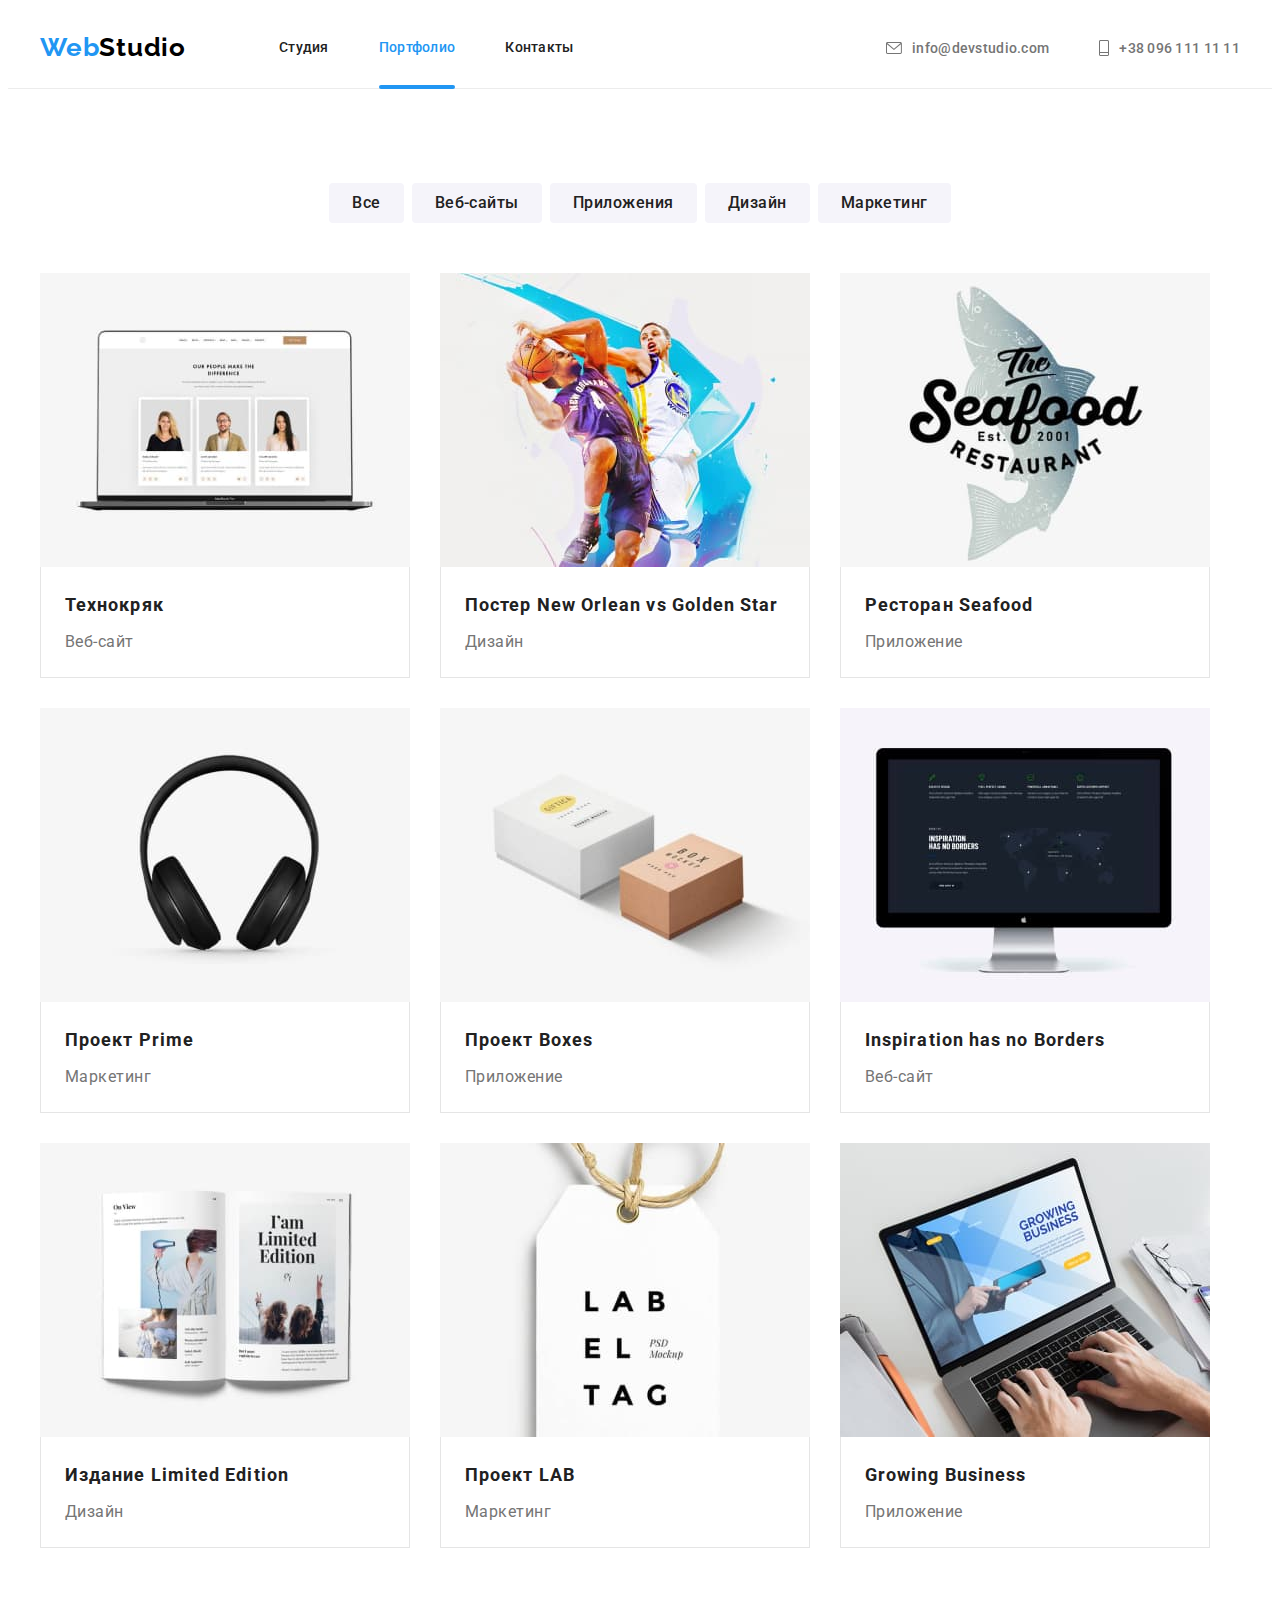
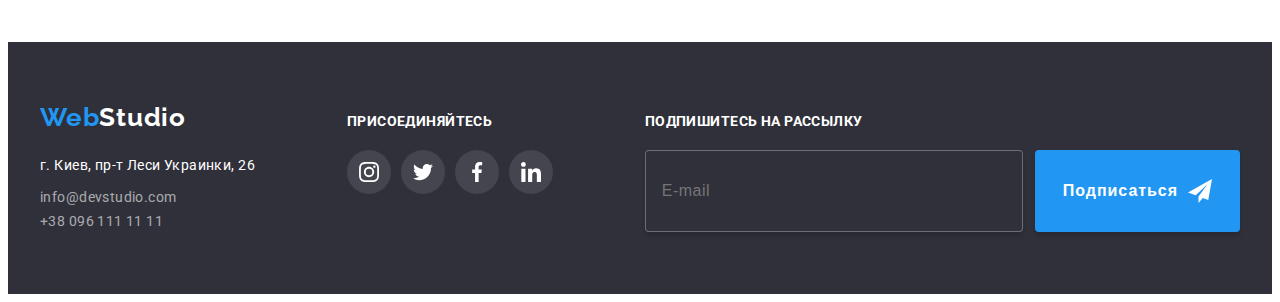
==== portfolio.html @ 6f27663f "Initial commit" ====
<!DOCTYPE html>
<html lang="en">
  <head>
    <meta charset="UTF-8" />
    <meta http-equiv="X-UA-Compatible" content="IE=edge" />
    <meta name="viewport" content="width=device-width, initial-scale=1.0" />
    <title>Портфолио</title>
    <link rel="preconnect" href="https://fonts.googleapis.com" />
    <link rel="preconnect" href="https://fonts.gstatic.com" crossorigin />
    <link
      href="https://fonts.googleapis.com/css2?family=Raleway:wght@700&family=Roboto:wght@400;500;700;900&display=swap"
      rel="stylesheet"
    />
    <link
      rel="stylesheet"
      href="https://cdnjs.cloudflare.com/ajax/libs/modern-normalize/1.1.0/modern-normalize.min.css"
      integrity="sha512-wpPYUAdjBVSE4KJnH1VR1HeZfpl1ub8YT/NKx4PuQ5NmX2tKuGu6U/JRp5y+Y8XG2tV+wKQpNHVUX03MfMFn9Q=="
      crossorigin="anonymous"
      referrerpolicy="no-referrer"
    />
    <link rel="stylesheet" href="./css/main.min.css" />
  </head>
  <body>
    <header class="header">
      <div class="container header__container">
        <nav class="navigation">
          <a class="logo" href="./index.html" lang="en"> Web<span class="logo__name">Studio</span></a>

          <ul class="navigation-list">
            <li class="navigation-list__item">
              <a class="navigation-list__link " href="./index.html">Студия</a>
            </li>
            <li class="navigation-list__item">
              <a class="navigation-list__link navigation-list__link--activ" href="./portfolio.html">Портфолио</a>
            </li>
            <li class="navigation-list__item">
              <a class="navigation-list__link" href="./index.html">Контакты</a>
            </li>
          </ul>
        </nav>
        <ul class="contact">
          <li class="contact__item">
            <a class="contact__link" href="mailto:info@devstudio.com">
              <svg class="contact__mail" width="16" height="12">
                <use href="./images/sprite.svg#icon-mail"></use>
              </svg>
              info@devstudio.com</a
            >
          </li>
          <li class="contact__item">
            <a class="contact__link" href="tel:+380961111111">
              <svg class="contact__phone" width="10" height="16">
                <use href="./images/sprite.svg#icon-phone"></use>
              </svg>
              +38 096 111 11 11</a
            >
          </li>
        </ul>
      </div>
    </header>
    <main>
      <section class="filtr">
        <div class="container filtr-container">
          <ul class="filtr-btn">
            <li class="filtr-btn_item"><button class="filtr-btn__button" type="button">Все</button></li>
            <li class="filtr-btn_item"><button class="filtr-btn__button" type="button">Веб-сайты</button></li>
            <li class="filtr-btn_item"><button class="filtr-btn__button" type="button">Приложения</button></li>
            <li class="filtr-btn_item"><button class="filtr-btn__button" type="button">Дизайн</button></li>
            <li class="filtr-btn_item"><button class="filtr-btn__button" type="button">Маркетинг</button></li>
          </ul>

          <ul class="filtr-list">
            <li class="filtr-list__item">
              <a href="" class="filtr-list__link">
                <div class="card-filtr">
                  <img
                    class="card-filtr__img"
                    src="images/images-portfolio/img.jpg"
                    alt="Страница"
                    width="370"
                  />
                  <div class="overlay">
                    <p class="overlay__text">
                      Ресурс предлагает комплексные предложения с разным уровнем функционала и
                      сервисов. Все это позволит посетителю получить исчерпывающие сведения о
                      компании или частном лице.
                    </p>
                  </div>
                </div>
                <div class="portfolio">
                  <h2 class="portfolio__title">Технокряк</h2>
                  <p class="portfolio__text">Веб-сайт</p>
                </div>
              </a>
            </li>
            <li class="filtr-list__item">
              <a href="" class="filtr-list__link">
                <div class="card-filtr">
                  <img
                    class="card-filtr_img"
                    src="images/images-portfolio/img1.jpg"
                    alt="Постер"
                    width="370"
                  />
                  <div class="overlay">
                    <p class="overlay__text">
                      Ресурс предлагает комплексные предложения с разным уровнем функционала и
                      сервисов. Все это позволит посетителю получить исчерпывающие сведения о
                      компании или частном лице.
                    </p>
                  </div>
                </div>
                <div class="portfolio">
                  <h2 class="portfolio__title">Постер New Orlean vs Golden Star</h2>
                  <p class="portfolio__text">Дизайн</p>
                </div>
              </a>
            </li>
            <li class="filtr-list__item">
              <a href="" class="filtr-list__link">
                <div class="card-filtr">
                  <img
                    class="card-filtr_img"
                    src="images/images-portfolio/img2.jpg"
                    alt="Эмблема ресторана"
                    width="370"
                  />
                  <div class="overlay">
                    <p class="overlay__text">
                      Ресурс предлагает комплексные предложения с разным уровнем функционала и
                      сервисов. Все это позволит посетителю получить исчерпывающие сведения о
                      компании или частном лице.
                    </p>
                  </div>
                </div>
                <div class="portfolio">
                  <h2 class="portfolio__title">Ресторан Seafood</h2>
                  <p class="portfolio__text">Приложение</p>
                </div>
              </a>
            </li>
            <li class="filtr-list__item">
              <a href="" class="filtr-list__link">
                <div class="card-filtr">
                  <img
                    class="card-filtr_img"
                    src="images/images-portfolio/img3.jpg"
                    alt="Наушники"
                    width="370"
                  />
                  <div class="overlay">
                    <p class="overlay__text">
                      Ресурс предлагает комплексные предложения с разным уровнем функционала и
                      сервисов. Все это позволит посетителю получить исчерпывающие сведения о
                      компании или частном лице.
                    </p>
                  </div>
                </div>
                <div class="portfolio">
                  <h2 class="portfolio__title">Проект Prime</h2>
                  <p class="portfolio__text">Маркетинг</p>
                </div>
              </a>
            </li>
            <li class="filtr-list__item">
              <a href="" class="filtr-list__link">
                <div class="card-filtr">
                  <img
                    class="card-filtr_img"
                    src="images/images-portfolio/img4.jpg"
                    alt="Коробки"
                    width="370"
                  />
                  <div class="overlay">
                    <p class="overlay__text">
                      Ресурс предлагает комплексные предложения с разным уровнем функционала и
                      сервисов. Все это позволит посетителю получить исчерпывающие сведения о
                      компании или частном лице.
                    </p>
                  </div>
                </div>
                <div class="portfolio">
                  <h2 class="portfolio__title">Проект Boxes</h2>
                  <p class="portfolio__text">Приложение</p>
                </div>
              </a>
            </li>
            <li class="filtr-list__item">
              <a href="" class="filtr-list__link">
                <div class="card-filtr">
                  <img
                    class="card-filtr_img"
                    src="images/images-portfolio/img5.jpg"
                    alt="Веб-сайт"
                    width="370"
                  />
                  <div class="overlay">
                    <p class="overlay__text">
                      Ресурс предлагает комплексные предложения с разным уровнем функционала и
                      сервисов. Все это позволит посетителю получить исчерпывающие сведения о
                      компании или частном лице.
                    </p>
                  </div>
                </div>
                <div class="portfolio">
                  <h2 class="portfolio__title">Inspiration has no Borders</h2>
                  <p class="portfolio__text">Веб-сайт</p>
                </div>
              </a>
            </li>
            <li class="filtr-list__item">
              <a href="" class="filtr-list__link">
                <div class="card-filtr">
                  <img
                    class="card-filtr_img"
                    src="images/images-portfolio/img6.jpg"
                    alt="Книга"
                    width="370"
                  />
                  <div class="overlay">
                    <p class="overlay__text">
                      Ресурс предлагает комплексные предложения с разным уровнем функционала и
                      сервисов. Все это позволит посетителю получить исчерпывающие сведения о
                      компании или частном лице.
                    </p>
                  </div>
                </div>
                <div class="portfolio">
                  <h2 class="portfolio__title">Издание Limited Edition</h2>
                  <p class="portfolio__text">Дизайн</p>
                </div>
              </a>
            </li>
            <li class="filtr-list__item">
              <a href="" class="filtr-list__link">
                <div class="card-filtr">
                  <img
                    class="card-filtr_img"
                    src="images/images-portfolio/img7.jpg"
                    alt="Проект"
                    width="370"
                  />
                  <div class="overlay">
                    <p class="overlay__text">
                      Ресурс предлагает комплексные предложения с разным уровнем функционала и
                      сервисов. Все это позволит посетителю получить исчерпывающие сведения о
                      компании или частном лице.
                    </p>
                  </div>
                </div>
                <div class="portfolio">
                  <h2 class="portfolio__title">Проект LAB</h2>
                  <p class="portfolio__text">Маркетинг</p>
                </div>
              </a>
            </li>
            <li class="filtr-list__item">
              <a href="" class="filtr-list__link">
                <div class="card-filtr">
                  <img
                    class="card-filtr_img"
                    src="images/images-portfolio/img8.jpg"
                    alt="Веб-страница"
                    width="370"
                  />
                  <div class="overlay">
                    <p class="overlay__text">
                      Ресурс предлагает комплексные предложения с разным уровнем функционала и
                      сервисов. Все это позволит посетителю получить исчерпывающие сведения о
                      компании или частном лице.
                    </p>
                  </div>
                </div>
                <div class="portfolio">
                  <h2 class="portfolio__title">Growing Business</h2>
                  <p class="portfolio__text">Приложение</p>
                </div>
              </a>
            </li>
          </ul>
        </div>
      </section>
    </main>

    <!--Подвал-->
    <footer class="footer">
      <div class="container footer__container">
        <div class="footer-contact">
          <a class="logo logo-footer" href="./index.html"> Web<span class="logo-footer__name">Studio</span> </a>
          <address class="address">г. Киев, пр-т Леси Украинки, 26</address>
          <ul class="footer-list">
            <li class="footer-list__item">
              <a href="mailto:info@devstudio.com" class="footer-list_link">info@devstudio.com</a>
            </li>
            <li class="footer-list__item">
              <a href="tel:+380961111111" class="footer-list_link">+38 096 111 11 11</a>
            </li>
          </ul>
        </div>

        <!-- Присоединяйтесь -->

        <div class="join">
          <h2 class="join-title">присоединяйтесь</h2>
          <ul class="join-list">
            <li class="join-item">
              <a
                class="join-link"
                href=""
                target="_blank"
                rel="noopener noreferrer"
                aria-label="иконка Instagram"
              >
                <svg class="join-icons" width="20" height="20">
                  <use href="./images/sprite.svg#icon-instagram"></use>
                </svg>
              </a>
            </li>
            <li class="join-item">
              <a
                class="join-link"
                href=""
                target="_blank"
                rel="noopener noreferrer"
                aria-label="иконка Twitter"
              >
                <svg class="join-icons" width="20" height="20">
                  <use href="./images/sprite.svg#icon-twitter"></use>
                </svg>
              </a>
            </li>
            <li class="join-item">
              <a
                class="join-link"
                href=""
                target="_blank"
                rel="noopener noreferrer"
                aria-label="иконка Facebook"
              >
                <svg class="join-icons" width="20" height="20">
                  <use href="./images/sprite.svg#icon-facebook"></use>
                </svg>
              </a>
            </li>
            <li class="join-item">
              <a
                class="join-link"
                href=""
                target="_blank"
                rel="noopener noreferrer"
                aria-label="иконка Linkedin"
              >
                <svg class="join-icons" width="20" height="20">
                  <use href="./images/sprite.svg#icon-linkedin"></use>
                </svg>
              </a>
            </li>
          </ul>
        </div>
        <div class="mail-blank">
          <b class="mail-blank__title">Подпишитесь на рассылку</b>
          <form class="mail-form" name="mail-form">
            <label for="mail-form">
              <input class="mail-form__name" type="text" name="mail-name" id="sub-form" placeholder="E-mail" />
            </label>
            <button class="mail-button" type="submit">
              <span class="mail-button__telegram">Подписаться
              <svg class="mail-button__icon" width="24" height="24">
                <use href="./images/sprite.svg#icon-telegram"></use>
              </svg>
              </span>
            </button>
          </form>
        </div>
      </div>
    </footer>

  </body>
</html>
---- css/main.min.css ----
:root{--primary-text-color: #757575;--title-text-color: #212121;--accent-color: #2196f3;--anim: 250ms cubic-bezier(0.4, 0, 0.2, 1)}.visually-hidden{position:absolute;width:1px;height:1px;margin:-1px;border:0;padding:0;white-space:nowrap;-webkit-clip-path:inset(100%);clip-path:inset(100%);clip:rect(0 0 0 0);overflow:hidden}body{background-color:#ffffff;color:var(--primary-text-color);font-family:Roboto, sans-serif}img{display:block;width:100%}.section{padding-top:94px;padding-bottom:94px}.container{width:1200px;padding-left:15px;padding-right:15px;margin-right:auto;margin-left:auto}ul{list-style:none;margin:0}input{outline:0}.text{margin-top:0;margin-bottom:0}.container ul{padding:0}.no-padding{padding-top:0}.logo{display:block;color:var(--accent-color);font-family:Raleway, sans-serif;font-weight:700;font-size:26px;line-height:1.2;letter-spacing:0.03em;text-decoration:none}.logo__name{color:#000000}.logo-footer__name{color:#ffffff}.logo-footer{margin-bottom:20px}.contact{display:-webkit-box;display:-ms-flexbox;display:flex;margin-left:auto;padding:0}.contact__item:not(:last-child){margin-right:50px}.contact__link{display:-webkit-box;display:-ms-flexbox;display:flex;-webkit-box-align:center;-ms-flex-align:center;align-items:center;padding-top:32px;padding-bottom:32px;color:var(--primary-text-color);font-weight:500;font-size:14px;line-height:16px;letter-spacing:0.02em;text-decoration:none;-webkit-transition:color var(--anim);transition:color var(--anim)}.contact__link:hover,.contact__link:focus{color:var(--accent-color)}.contact__mail{margin-right:10px;fill:currentColor}.contact__phone{margin-right:10px;fill:currentColor}.button-contract{width:200px;height:50px;background:#2196f3;-webkit-box-shadow:0px 4px 4px rgba(0,0,0,0.15);box-shadow:0px 4px 4px rgba(0,0,0,0.15);border-radius:4px;border:#2196f3;-webkit-box-shadow:0px 1px 3px rgba(0,0,0,0.12),0px 1px 1px rgba(0,0,0,0.14),0px 2px 1px rgba(0,0,0,0.2);box-shadow:0px 1px 3px rgba(0,0,0,0.12),0px 1px 1px rgba(0,0,0,0.14),0px 2px 1px rgba(0,0,0,0.2);font-weight:700;font-size:16px;line-height:1.88;letter-spacing:0.06em;color:#ffffff;cursor:pointer}.backdrop{position:fixed;top:0;left:0;width:100%;height:100%;background-color:rgba(0,0,0,0.2);z-index:10;-webkit-transition:opacity var(--anim),visibility var(--anim);transition:opacity var(--anim),visibility var(--anim)}.backdrop.is-hidden{opacity:0;pointer-events:none;visibility:hidden}.backdrop.is-hidden .modal-wrapper{-webkit-transform:scale(0.4);transform:scale(0.4);opacity:0}.backdrop.modal-wrapper{-webkit-transform:scale(1);transform:scale(1);opacity:1}.modal-wrapper{padding:40px;position:absolute;top:50%;left:50%;width:528px;background:#ffffff;-webkit-box-shadow:0px 1px 3px rgba(0,0,0,0.12),0px 1px 1px rgba(0,0,0,0.14),0px 2px 1px rgba(0,0,0,0.2);box-shadow:0px 1px 3px rgba(0,0,0,0.12),0px 1px 1px rgba(0,0,0,0.14),0px 2px 1px rgba(0,0,0,0.2);border-radius:4px;-webkit-transform:translate(-50%, -50%) scale(1);transform:translate(-50%, -50%) scale(1);-webkit-transition:opacity var(--anim),-webkit-transform var(--anim);transition:opacity var(--anim),-webkit-transform var(--anim);transition:transform var(--anim),opacity var(--anim);transition:transform var(--anim),opacity var(--anim),-webkit-transform var(--anim)}.icon-close{fill:currentColor}.contact-form{margin:0;text-align:start;width:448px}.contact-form__title{display:block;margin:0;padding-top:0;margin-bottom:12px;font-weight:700;font-size:20px;line-height:1.15;text-align:center;letter-spacing:0.03em;color:#212121}.modal-form{display:block}.modal-form__label{display:block;margin-bottom:10px}.modal-form__label:focus-within .modal-form-block__icons{color:#2196f3}.modal-form-block{display:block;position:relative;color:var(--title-text-color)}.modal-form-block__icons{position:absolute;top:50%;left:12px;color:var(--title-text-color);fill:currentColor;-webkit-transform:translateY(-50%);transform:translateY(-50%);-webkit-transition:color 250ms cubic-bezier(0.4, 0, 0.2, 1);transition:color 250ms cubic-bezier(0.4, 0, 0.2, 1)}.modal-form__name{display:inline-block;margin-bottom:4px;font-weight:400;font-size:12px;line-height:1.16;letter-spacing:0.01em;color:#757575}.modal-form-block__input{display:block;width:100%;height:40px;border:1px solid rgba(33,33,33,0.2);border-radius:4px;padding:11px 12px 11px 40px;outline:transparent;-webkit-transition:border-color 250ms cubic-bezier(0.4, 0, 0.2, 1);transition:border-color 250ms cubic-bezier(0.4, 0, 0.2, 1)}.modal-form-block__input:focus{border-color:#2196f3}textarea{display:block;width:100%;padding:12px 16px;height:120px;resize:none;border:1px solid rgba(33,33,33,0.2);border-radius:4px;margin-bottom:20px;outline:transparent;-webkit-transition:border-color 250ms cubic-bezier(0.4, 0, 0.2, 1);transition:border-color 250ms cubic-bezier(0.4, 0, 0.2, 1)}textarea:focus{border-color:#2196f3}textarea::-webkit-input-placeholder{font-weight:400;font-size:12px;line-height:1.16x;letter-spacing:0.01em;color:rgba(117,117,117,0.5)}textarea:-ms-input-placeholder{font-weight:400;font-size:12px;line-height:1.16x;letter-spacing:0.01em;color:rgba(117,117,117,0.5)}textarea::-ms-input-placeholder{font-weight:400;font-size:12px;line-height:1.16x;letter-spacing:0.01em;color:rgba(117,117,117,0.5)}textarea::placeholder{font-weight:400;font-size:12px;line-height:1.16x;letter-spacing:0.01em;color:rgba(117,117,117,0.5)}.modal-form-policy__term{font-weight:400;font-size:14px;line-height:1.71;letter-spacing:0.03em;color:#757575}.modal-form-policy__term-var{font-weight:400;font-size:14px;line-height:1.71;letter-spacing:0.03em;color:#2196f3;text-decoration:underline}.modal-form-send{text-align:center}.modal-form-policy{display:-webkit-box;display:-ms-flexbox;display:flex;-webkit-box-align:center;-ms-flex-align:center;align-items:center;-webkit-box-pack:center;-ms-flex-pack:center;justify-content:center;margin-bottom:30px}.modal-form-policy__mark{width:16px;height:15px;display:-webkit-box;display:-ms-flexbox;display:flex;-webkit-box-align:center;-ms-flex-align:center;align-items:center;-webkit-box-pack:center;-ms-flex-pack:center;justify-content:center;margin-right:7px;border-radius:2px;outline:2px solid #212121;outline-offset:-2px;-webkit-transition:opacity 250ms cubic-bezier(0.4, 0, 0.2, 1);transition:opacity 250ms cubic-bezier(0.4, 0, 0.2, 1);cursor:pointer}.checkbox:checked+.modal-form-policy__mark{background-color:var(--accent-color);outline:2px solid var(--accent-color)}.checkbox:hover+.modal-form-policy__mark,.checkbox:focus+.modal-form-policy__mark{outline:2px solid var(--accent-color);fill:#ffffff}.modal-form-policy__icons{opacity:0;-webkit-transition:opacity 250ms cubic-bezier(0.4, 0, 0.2, 1);transition:opacity 250ms cubic-bezier(0.4, 0, 0.2, 1)}.checkbox:checked+.modal-form-policy__mark .modal-form-policy__icons{opacity:1}.modal-btn{position:absolute;width:30px;height:30px;top:8px;right:8px;display:-webkit-box;display:-ms-flexbox;display:flex;-webkit-box-align:center;-ms-flex-align:center;align-items:center;-webkit-box-pack:center;-ms-flex-pack:center;justify-content:center;padding:0;background-color:transparent;border:1px solid rgba(0,0,0,0.1);border-radius:50%;cursor:pointer}.modal-btn:focus,.modal-btn:hover{color:#188ce8}.socials{display:-webkit-box;display:-ms-flexbox;display:flex;-webkit-box-pack:center;-ms-flex-pack:center;justify-content:center;-webkit-box-align:center;-ms-flex-align:center;align-items:center}.socials__link{display:-webkit-box;display:-ms-flexbox;display:flex;-webkit-box-align:center;-ms-flex-align:center;align-items:center;-webkit-box-pack:center;-ms-flex-pack:center;justify-content:center;width:44px;height:44px;background-color:#ffffff;border-radius:50%;-webkit-transition:background-color var(--anim);transition:background-color var(--anim)}.socials__link:hover,.socials__link:focus{background-color:#2196f3}.socials__items:not(:last-child){margin-right:10px}.socials__icons{fill:#afb1b8;-webkit-transition:fill var(--anim);transition:fill var(--anim)}.socials__link:hover .socials__icons,.socials__link:focus .socials__icons{fill:#ffffff}.filtr{padding-top:94px;padding-bottom:94px}.filtr-btn{display:-webkit-box;display:-ms-flexbox;display:flex;-webkit-box-pack:center;-ms-flex-pack:center;justify-content:center;margin-bottom:50px}.filtr-btn_item:not(:last-child){margin-right:8px}.filtr-btn__button{border:1px solid transparent;display:inline-block;border-radius:4px;padding:6px 22px;color:var(--title-text-color);font-family:inherit;background-color:#f5f4fa;font-weight:500;font-size:16px;line-height:1.63;letter-spacing:0.03em;cursor:pointer;-webkit-transition:background-color var(--anim),color var(--anim);transition:background-color var(--anim),color var(--anim)}.filtr-btn__button:hover,.filtr-btn__button:focus{color:#ffffff;background-color:#2196f3;-webkit-box-shadow:0px 1px 1px rgba(0,0,0,0.12),0px 4px 4px rgba(0,0,0,0.06),1px 4px 6px rgba(0,0,0,0.16);box-shadow:0px 1px 1px rgba(0,0,0,0.12),0px 4px 4px rgba(0,0,0,0.06),1px 4px 6px rgba(0,0,0,0.16);text-shadow:0px 4px 4px rgba(0,0,0,0.25)}.filtr-list__link{text-decoration:none;display:inline-block;-webkit-transition:-webkit-box-shadow var(--anim);transition:-webkit-box-shadow var(--anim);transition:box-shadow var(--anim);transition:box-shadow var(--anim), -webkit-box-shadow var(--anim)}.filtr-list__link:hover,.filtr-list__link:focus{-webkit-box-shadow:0px 1px 1px rgba(0,0,0,0.12),0px 4px 4px rgba(0,0,0,0.06),1px 4px 6px rgba(0,0,0,0.16);box-shadow:0px 1px 1px rgba(0,0,0,0.12),0px 4px 4px rgba(0,0,0,0.06),1px 4px 6px rgba(0,0,0,0.16)}.portfolio{border-right:1px solid #E5E5E5;border-bottom:1px solid #E5E5E5;border-left:1px solid #E5E5E5;padding-top:20px;padding-right:24px;padding-bottom:20px;padding-left:24px}.portfolio__title{margin-top:0;margin-bottom:4px;color:var(--title-text-color);font-weight:700;font-size:18px;line-height:2;letter-spacing:0.06em}.filtr-list{display:-webkit-box;display:-ms-flexbox;display:flex;-ms-flex-wrap:wrap;flex-wrap:wrap}.filtr-list__item{width:370px;margin-right:30px;margin-bottom:30px;position:relative}.filtr-list__item:nth-child(3n){margin-right:0}.filtr-list__item:nth-last-child(-n+3){margin-bottom:0}.portfolio__text{margin:0;color:var(--primary-text-color);font-size:16px;line-height:1.88;letter-spacing:0.03em}.card-filtr{position:relative;overflow:hidden}.overlay{position:absolute;top:0;left:0;width:100%;height:100%;padding-top:63px;padding-bottom:63px;padding-left:24px;padding-right:24px;background-color:rgba(33,150,243,0.9);-webkit-transform:translateY(100%);transform:translateY(100%);-webkit-transition:-webkit-transform var(--anim);transition:-webkit-transform var(--anim);transition:transform var(--anim);transition:transform var(--anim), -webkit-transform var(--anim)}.overlay__text{margin:0;padding:0;font-size:18px;line-height:1.56;letter-spacing:0.03em;color:#FFFFFF}.filtr-list__link:hover .overlay,.filtr-list__link:focus .overlay{-webkit-transform:translateY(0);transform:translateY(0)}.header__container{display:-webkit-box;display:-ms-flexbox;display:flex;-webkit-box-align:center;-ms-flex-align:center;align-items:center}.header{border-bottom:1px solid #ececec}.navigation{display:-webkit-box;display:-ms-flexbox;display:flex;-webkit-box-align:center;-ms-flex-align:center;align-items:center}.navigation-list{display:-webkit-box;display:-ms-flexbox;display:flex;margin:0;padding:0;margin-left:93px}.navigation-list__item:not(:last-child){margin-right:50px}.navigation-list__link{display:block;padding-top:32px;padding-bottom:32px;color:var(--title-text-color);font-weight:500;font-size:14px;line-height:1.14;letter-spacing:0.02em;text-decoration:none;-webkit-transition:color var(--anim);transition:color var(--anim)}.navigation-list__link:hover,.navigation-list__link:focus{color:var(--accent-color)}.navigation-list__link--activ{position:relative;color:#2196f3}.navigation-list__link--activ::after{bottom:0;left:0;position:absolute;content:'';display:block;width:100%;height:4px;background-color:#2196f3;border-radius:2px;bottom:-1px}.hero{max-height:600px;max-width:1600px;margin-right:auto;margin-left:auto;background-color:#2f303a;text-align:center;padding-top:200px;padding-bottom:200px;background-image:-webkit-gradient(linear, left top, left bottom, from(rgba(47,48,58,0.4)), to(rgba(47,48,58,0.4))),url(../images/icons/Img.jpg);background-image:linear-gradient(rgba(47,48,58,0.4), rgba(47,48,58,0.4)),url(../images/icons/Img.jpg);background-size:cover;background-position:center;background-repeat:no-repeat}.hero__title{margin-top:0;margin-bottom:30px;margin-left:auto;margin-right:auto;width:696px;color:#ffffff;font-weight:900;font-size:44px;line-height:1.36;letter-spacing:0.06em;text-transform:uppercase}.hero__button{border:1px solid transparent;display:inline-block;border-radius:4px;padding:10px 32px;color:#ffffff;background-color:var(--accent-color);font-family:inherit;font-weight:700;font-size:16px;line-height:1.88;letter-spacing:0.06em;cursor:pointer;-webkit-transition:background-color var(--anim);transition:background-color var(--anim)}.hero__button:hover,.hero__button:focus{background-color:#188ce8}.feature-list{display:-webkit-box;display:-ms-flexbox;display:flex;margin-top:0}.feature-list__title{margin-top:0;margin-bottom:10px;color:var(--title-text-color);font-weight:700;font-size:14px;line-height:1.14;letter-spacing:0.03em;text-transform:uppercase}.feature-list__item{width:270px}.feature-list__item:not(:last-child){margin-right:30px}.feature-list__item::before{content:'';display:block;height:120px;margin-bottom:30px;background-size:center;background-repeat:no-repeat;background-position:center;background-color:#f5f4fa}.icon-antena::before{background-image:url(../images/icons/antenna.svg)}.icon-clock::before{background-image:url(../images/icons/clock.svg)}.icon-diagram::before{background-image:url(../images/icons/diagram.svg)}.icon-astronaut::before{background-image:url(../images/icons/astronaut.svg)}.activity-list{display:-webkit-box;display:-ms-flexbox;display:flex}.activity__title{margin-top:0;margin-bottom:50px;color:var(--title-text-color);font-weight:700;font-size:36px;line-height:1.17;text-align:center;letter-spacing:0.03em}.activity-list__item{display:-webkit-box;display:-ms-flexbox;display:flex;position:relative}.activity-list__item:not(:last-child){margin-right:30px}.activity-list__text{display:-webkit-box;display:-ms-flexbox;display:flex;-webkit-box-pack:center;-ms-flex-pack:center;justify-content:center;-webkit-box-align:center;-ms-flex-align:center;align-items:center;position:absolute;bottom:0;left:0;margin:0;width:100%;height:70px;font-size:14px;line-height:1.14;letter-spacing:0.03em;text-transform:uppercase;color:#ffffff;background-color:rgba(47,48,58,0.8)}.command-group{background-color:#f5f4fa}.our-command{padding-top:30px;padding-bottom:30px}.command__title{margin-top:0;margin-bottom:50px;color:var(--title-text-color);font-weight:700;font-size:36px;line-height:1.17;text-align:center;letter-spacing:0.03em}.command-list{display:-webkit-box;display:-ms-flexbox;display:flex}.command-list__item{background:#ffffff;-webkit-box-shadow:0px 4px 4px rgba(0,0,0,0.15);box-shadow:0px 4px 4px rgba(0,0,0,0.15);border-radius:0px 0px 4px 4px}.command-list__item:not(:last-child){margin-right:30px}.our-command__title{margin-top:0;margin-bottom:10px;color:var(--title-text-color);font-weight:500;font-size:16px;line-height:1.19;text-align:center;letter-spacing:0.03em}.our-command__text{font-weight:400;font-size:16px;line-height:1.19;text-align:center;letter-spacing:0.03em;margin-bottom:16px}.clients{padding-top:94px;padding-bottom:94px}.clients-title{margin-top:0;margin-bottom:50px;text-align:center;font-size:36px;line-height:1.17;letter-spacing:0.03em;color:#212121}.clients-list{display:-webkit-box;display:-ms-flexbox;display:flex;-webkit-box-pack:center;-ms-flex-pack:center;justify-content:center;-webkit-box-align:center;-ms-flex-align:center;align-items:center}.clients-link{display:-webkit-box;display:-ms-flexbox;display:flex;-webkit-box-align:center;-ms-flex-align:center;align-items:center;-webkit-box-pack:center;-ms-flex-pack:center;justify-content:center;width:170px;height:92px;color:#afb1b8;border:1px solid #afb1b8;border-radius:4px;-webkit-transition:color var(--anim),border var(--anim),-webkit-box-shadow var(--anim);transition:color var(--anim),border var(--anim),-webkit-box-shadow var(--anim);transition:color var(--anim),border var(--anim),box-shadow var(--anim);transition:color var(--anim),border var(--anim),box-shadow var(--anim),-webkit-box-shadow var(--anim)}.clients-link:hover,.clients-link:focus{color:#2196f3;border:1px solid #2196f3;-webkit-box-shadow:0px 4px 4px rgba(0,0,0,0.25);box-shadow:0px 4px 4px rgba(0,0,0,0.25)}.client-icons{fill:currentColor}.client-item:not(:last-child){margin-right:30px}.address{margin-bottom:9px;color:#ffffff;font-style:normal;font-size:14px;line-height:1.71;letter-spacing:0.03em}.footer__container{display:-webkit-box;display:-ms-flexbox;display:flex;-webkit-box-align:baseline;-ms-flex-align:baseline;align-items:baseline}.footer-list_link{color:rgba(255,255,255,0.6);font-size:14px;line-height:1.71;letter-spacing:0.03em;text-decoration:none;-webkit-transition:color var(--anim);transition:color var(--anim)}.footer-list_link:hover,.footer-list_link:focus{color:var(--accent-color)}.footer-item:nth-last-child(2){margin-bottom:9px}.footer{background-color:#2f303a;padding-top:60px;padding-bottom:60px}.footer-contact{margin-right:auto}.join{margin-right:auto}.join-title{margin-top:0;margin-bottom:20px;font-weight:700;font-size:14px;line-height:1.14;letter-spacing:0.03em;text-transform:uppercase;color:#ffffff}.join-list{display:-webkit-box;display:-ms-flexbox;display:flex;-webkit-box-align:center;-ms-flex-align:center;align-items:center}.join-link{display:-webkit-box;display:-ms-flexbox;display:flex;-webkit-box-align:center;-ms-flex-align:center;align-items:center;-webkit-box-pack:center;-ms-flex-pack:center;justify-content:center;width:44px;height:44px;background-color:rgba(255,255,255,0.1);border-radius:50%;-webkit-transition:background-color var(--anim);transition:background-color var(--anim)}.join-link:hover,.join-link:focus{background-color:#2196f3}.join-item:not(:last-child){margin-right:10px}.join-icons{fill:#ffffff}.mail-blank{margin:0;padding:0}.mail-blank__title{display:block;margin:0;margin-bottom:20px;font-weight:700;font-size:14px;line-height:1.14;letter-spacing:0.03em;text-transform:uppercase;color:#ffffff}.mail-form{display:-webkit-box;display:-ms-flexbox;display:flex}.mail-form__name{padding-top:15px;padding-bottom:15px;padding-left:16px;margin-right:12px;font-weight:400;font-size:16px;line-height:1.25;letter-spacing:0.03em;width:358px;height:50px;border:1px solid rgba(255,255,255,0.3);-webkit-box-shadow:0px 4px 4px rgba(0,0,0,0.15);box-shadow:0px 4px 4px rgba(0,0,0,0.15);border-radius:4px;background-color:#2f303a;color:rgba(255,255,255,0.6);-webkit-transition:border 250ms cubic-bezier(0.4, 0, 0.2, 1);transition:border 250ms cubic-bezier(0.4, 0, 0.2, 1)}.mail-button{padding:10px 28px;background:#2196f3;border-color:#2196f3;-webkit-box-shadow:0px 4px 4px rgba(0,0,0,0.15);box-shadow:0px 4px 4px rgba(0,0,0,0.15);border-radius:4px;border:0px;cursor:pointer}.mail-button__telegram{display:-webkit-box;display:-ms-flexbox;display:flex;-webkit-box-align:center;-ms-flex-align:center;align-items:center;-webkit-box-pack:center;-ms-flex-pack:center;justify-content:center;color:#ffffff;font-weight:700;font-size:16px;line-height:1.87;letter-spacing:0.06em}.mail-button__icon{fill:currentColor;margin-left:10px}
/*# sourceMappingURL=main.min.css.map */
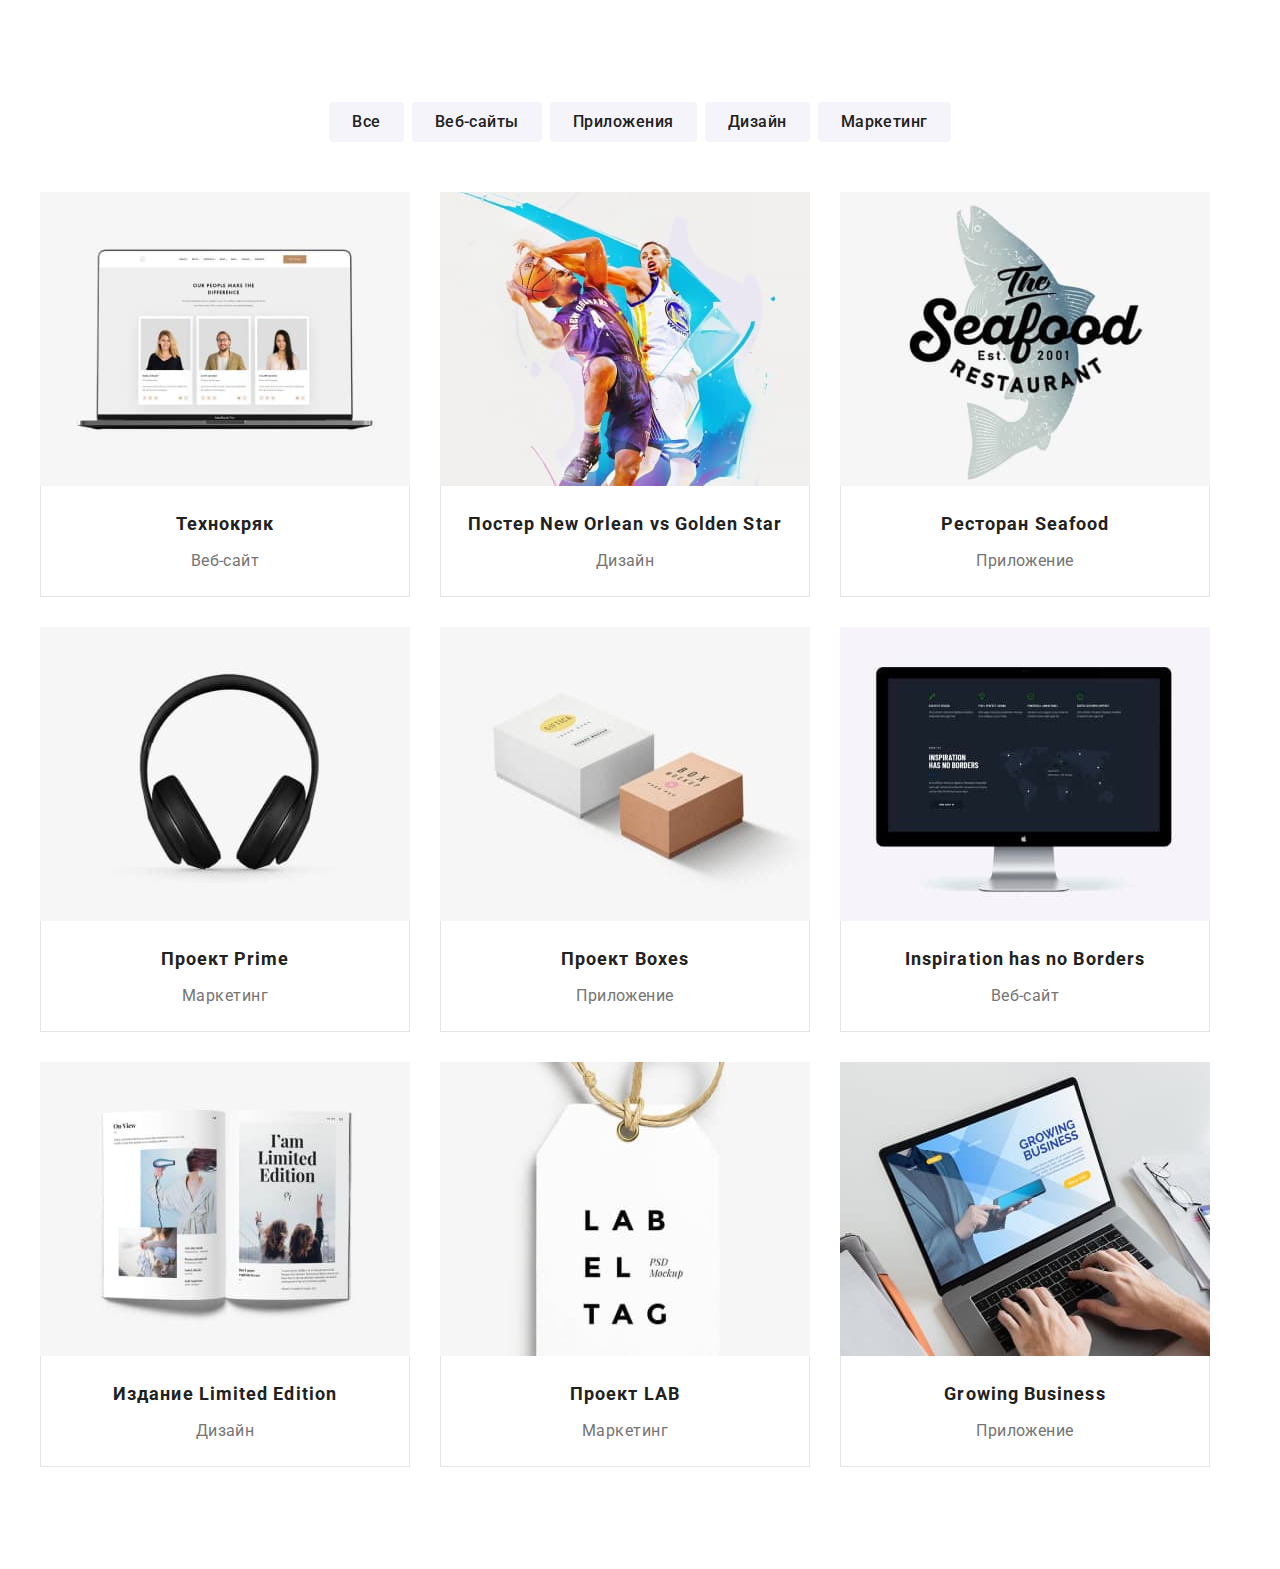
==== commit 64b1da0d: "Update index.html" ====
--- a/portfolio.html
+++ b/portfolio.html
@@ -21,7 +21,7 @@
     <link rel="stylesheet" href="./css/main.min.css" />
   </head>
   <body>
-    <header class="header">
+    <!-- <header class="header">
       <div class="container header__container">
         <nav class="navigation">
           <a class="logo" href="./index.html" lang="en"> Web<span class="logo__name">Studio</span></a>
@@ -57,7 +57,7 @@
           </li>
         </ul>
       </div>
-    </header>
+    </header> -->
     <main>
       <section class="filtr">
         <div class="container filtr-container">
@@ -282,8 +282,8 @@
       </section>
     </main>
 
-    <!--Подвал-->
-    <footer class="footer">
+    <!-- Подвал -->
+    <!-- <footer class="footer">
       <div class="container footer__container">
         <div class="footer-contact">
           <a class="logo logo-footer" href="./index.html"> Web<span class="logo-footer__name">Studio</span> </a>
@@ -298,7 +298,7 @@
           </ul>
         </div>
 
-        <!-- Присоединяйтесь -->
+        Присоединяйтесь
 
         <div class="join">
           <h2 class="join-title">присоединяйтесь</h2>
@@ -373,7 +373,7 @@
           </form>
         </div>
       </div>
-    </footer>
+    </footer> -->
 
   </body>
 </html>
--- a/css/main.min.css
+++ b/css/main.min.css
@@ -1,2 +1,2 @@
-:root{--primary-text-color: #757575;--title-text-color: #212121;--accent-color: #2196f3;--anim: 250ms cubic-bezier(0.4, 0, 0.2, 1)}.visually-hidden{position:absolute;width:1px;height:1px;margin:-1px;border:0;padding:0;white-space:nowrap;-webkit-clip-path:inset(100%);clip-path:inset(100%);clip:rect(0 0 0 0);overflow:hidden}body{background-color:#ffffff;color:var(--primary-text-color);font-family:Roboto, sans-serif}img{display:block;width:100%}.section{padding-top:94px;padding-bottom:94px}.container{width:1200px;padding-left:15px;padding-right:15px;margin-right:auto;margin-left:auto}ul{list-style:none;margin:0}input{outline:0}.text{margin-top:0;margin-bottom:0}.container ul{padding:0}.no-padding{padding-top:0}.logo{display:block;color:var(--accent-color);font-family:Raleway, sans-serif;font-weight:700;font-size:26px;line-height:1.2;letter-spacing:0.03em;text-decoration:none}.logo__name{color:#000000}.logo-footer__name{color:#ffffff}.logo-footer{margin-bottom:20px}.contact{display:-webkit-box;display:-ms-flexbox;display:flex;margin-left:auto;padding:0}.contact__item:not(:last-child){margin-right:50px}.contact__link{display:-webkit-box;display:-ms-flexbox;display:flex;-webkit-box-align:center;-ms-flex-align:center;align-items:center;padding-top:32px;padding-bottom:32px;color:var(--primary-text-color);font-weight:500;font-size:14px;line-height:16px;letter-spacing:0.02em;text-decoration:none;-webkit-transition:color var(--anim);transition:color var(--anim)}.contact__link:hover,.contact__link:focus{color:var(--accent-color)}.contact__mail{margin-right:10px;fill:currentColor}.contact__phone{margin-right:10px;fill:currentColor}.button-contract{width:200px;height:50px;background:#2196f3;-webkit-box-shadow:0px 4px 4px rgba(0,0,0,0.15);box-shadow:0px 4px 4px rgba(0,0,0,0.15);border-radius:4px;border:#2196f3;-webkit-box-shadow:0px 1px 3px rgba(0,0,0,0.12),0px 1px 1px rgba(0,0,0,0.14),0px 2px 1px rgba(0,0,0,0.2);box-shadow:0px 1px 3px rgba(0,0,0,0.12),0px 1px 1px rgba(0,0,0,0.14),0px 2px 1px rgba(0,0,0,0.2);font-weight:700;font-size:16px;line-height:1.88;letter-spacing:0.06em;color:#ffffff;cursor:pointer}.backdrop{position:fixed;top:0;left:0;width:100%;height:100%;background-color:rgba(0,0,0,0.2);z-index:10;-webkit-transition:opacity var(--anim),visibility var(--anim);transition:opacity var(--anim),visibility var(--anim)}.backdrop.is-hidden{opacity:0;pointer-events:none;visibility:hidden}.backdrop.is-hidden .modal-wrapper{-webkit-transform:scale(0.4);transform:scale(0.4);opacity:0}.backdrop.modal-wrapper{-webkit-transform:scale(1);transform:scale(1);opacity:1}.modal-wrapper{padding:40px;position:absolute;top:50%;left:50%;width:528px;background:#ffffff;-webkit-box-shadow:0px 1px 3px rgba(0,0,0,0.12),0px 1px 1px rgba(0,0,0,0.14),0px 2px 1px rgba(0,0,0,0.2);box-shadow:0px 1px 3px rgba(0,0,0,0.12),0px 1px 1px rgba(0,0,0,0.14),0px 2px 1px rgba(0,0,0,0.2);border-radius:4px;-webkit-transform:translate(-50%, -50%) scale(1);transform:translate(-50%, -50%) scale(1);-webkit-transition:opacity var(--anim),-webkit-transform var(--anim);transition:opacity var(--anim),-webkit-transform var(--anim);transition:transform var(--anim),opacity var(--anim);transition:transform var(--anim),opacity var(--anim),-webkit-transform var(--anim)}.icon-close{fill:currentColor}.contact-form{margin:0;text-align:start;width:448px}.contact-form__title{display:block;margin:0;padding-top:0;margin-bottom:12px;font-weight:700;font-size:20px;line-height:1.15;text-align:center;letter-spacing:0.03em;color:#212121}.modal-form{display:block}.modal-form__label{display:block;margin-bottom:10px}.modal-form__label:focus-within .modal-form-block__icons{color:#2196f3}.modal-form-block{display:block;position:relative;color:var(--title-text-color)}.modal-form-block__icons{position:absolute;top:50%;left:12px;color:var(--title-text-color);fill:currentColor;-webkit-transform:translateY(-50%);transform:translateY(-50%);-webkit-transition:color 250ms cubic-bezier(0.4, 0, 0.2, 1);transition:color 250ms cubic-bezier(0.4, 0, 0.2, 1)}.modal-form__name{display:inline-block;margin-bottom:4px;font-weight:400;font-size:12px;line-height:1.16;letter-spacing:0.01em;color:#757575}.modal-form-block__input{display:block;width:100%;height:40px;border:1px solid rgba(33,33,33,0.2);border-radius:4px;padding:11px 12px 11px 40px;outline:transparent;-webkit-transition:border-color 250ms cubic-bezier(0.4, 0, 0.2, 1);transition:border-color 250ms cubic-bezier(0.4, 0, 0.2, 1)}.modal-form-block__input:focus{border-color:#2196f3}textarea{display:block;width:100%;padding:12px 16px;height:120px;resize:none;border:1px solid rgba(33,33,33,0.2);border-radius:4px;margin-bottom:20px;outline:transparent;-webkit-transition:border-color 250ms cubic-bezier(0.4, 0, 0.2, 1);transition:border-color 250ms cubic-bezier(0.4, 0, 0.2, 1)}textarea:focus{border-color:#2196f3}textarea::-webkit-input-placeholder{font-weight:400;font-size:12px;line-height:1.16x;letter-spacing:0.01em;color:rgba(117,117,117,0.5)}textarea:-ms-input-placeholder{font-weight:400;font-size:12px;line-height:1.16x;letter-spacing:0.01em;color:rgba(117,117,117,0.5)}textarea::-ms-input-placeholder{font-weight:400;font-size:12px;line-height:1.16x;letter-spacing:0.01em;color:rgba(117,117,117,0.5)}textarea::placeholder{font-weight:400;font-size:12px;line-height:1.16x;letter-spacing:0.01em;color:rgba(117,117,117,0.5)}.modal-form-policy__term{font-weight:400;font-size:14px;line-height:1.71;letter-spacing:0.03em;color:#757575}.modal-form-policy__term-var{font-weight:400;font-size:14px;line-height:1.71;letter-spacing:0.03em;color:#2196f3;text-decoration:underline}.modal-form-send{text-align:center}.modal-form-policy{display:-webkit-box;display:-ms-flexbox;display:flex;-webkit-box-align:center;-ms-flex-align:center;align-items:center;-webkit-box-pack:center;-ms-flex-pack:center;justify-content:center;margin-bottom:30px}.modal-form-policy__mark{width:16px;height:15px;display:-webkit-box;display:-ms-flexbox;display:flex;-webkit-box-align:center;-ms-flex-align:center;align-items:center;-webkit-box-pack:center;-ms-flex-pack:center;justify-content:center;margin-right:7px;border-radius:2px;outline:2px solid #212121;outline-offset:-2px;-webkit-transition:opacity 250ms cubic-bezier(0.4, 0, 0.2, 1);transition:opacity 250ms cubic-bezier(0.4, 0, 0.2, 1);cursor:pointer}.checkbox:checked+.modal-form-policy__mark{background-color:var(--accent-color);outline:2px solid var(--accent-color)}.checkbox:hover+.modal-form-policy__mark,.checkbox:focus+.modal-form-policy__mark{outline:2px solid var(--accent-color);fill:#ffffff}.modal-form-policy__icons{opacity:0;-webkit-transition:opacity 250ms cubic-bezier(0.4, 0, 0.2, 1);transition:opacity 250ms cubic-bezier(0.4, 0, 0.2, 1)}.checkbox:checked+.modal-form-policy__mark .modal-form-policy__icons{opacity:1}.modal-btn{position:absolute;width:30px;height:30px;top:8px;right:8px;display:-webkit-box;display:-ms-flexbox;display:flex;-webkit-box-align:center;-ms-flex-align:center;align-items:center;-webkit-box-pack:center;-ms-flex-pack:center;justify-content:center;padding:0;background-color:transparent;border:1px solid rgba(0,0,0,0.1);border-radius:50%;cursor:pointer}.modal-btn:focus,.modal-btn:hover{color:#188ce8}.socials{display:-webkit-box;display:-ms-flexbox;display:flex;-webkit-box-pack:center;-ms-flex-pack:center;justify-content:center;-webkit-box-align:center;-ms-flex-align:center;align-items:center}.socials__link{display:-webkit-box;display:-ms-flexbox;display:flex;-webkit-box-align:center;-ms-flex-align:center;align-items:center;-webkit-box-pack:center;-ms-flex-pack:center;justify-content:center;width:44px;height:44px;background-color:#ffffff;border-radius:50%;-webkit-transition:background-color var(--anim);transition:background-color var(--anim)}.socials__link:hover,.socials__link:focus{background-color:#2196f3}.socials__items:not(:last-child){margin-right:10px}.socials__icons{fill:#afb1b8;-webkit-transition:fill var(--anim);transition:fill var(--anim)}.socials__link:hover .socials__icons,.socials__link:focus .socials__icons{fill:#ffffff}.filtr{padding-top:94px;padding-bottom:94px}.filtr-btn{display:-webkit-box;display:-ms-flexbox;display:flex;-webkit-box-pack:center;-ms-flex-pack:center;justify-content:center;margin-bottom:50px}.filtr-btn_item:not(:last-child){margin-right:8px}.filtr-btn__button{border:1px solid transparent;display:inline-block;border-radius:4px;padding:6px 22px;color:var(--title-text-color);font-family:inherit;background-color:#f5f4fa;font-weight:500;font-size:16px;line-height:1.63;letter-spacing:0.03em;cursor:pointer;-webkit-transition:background-color var(--anim),color var(--anim);transition:background-color var(--anim),color var(--anim)}.filtr-btn__button:hover,.filtr-btn__button:focus{color:#ffffff;background-color:#2196f3;-webkit-box-shadow:0px 1px 1px rgba(0,0,0,0.12),0px 4px 4px rgba(0,0,0,0.06),1px 4px 6px rgba(0,0,0,0.16);box-shadow:0px 1px 1px rgba(0,0,0,0.12),0px 4px 4px rgba(0,0,0,0.06),1px 4px 6px rgba(0,0,0,0.16);text-shadow:0px 4px 4px rgba(0,0,0,0.25)}.filtr-list__link{text-decoration:none;display:inline-block;-webkit-transition:-webkit-box-shadow var(--anim);transition:-webkit-box-shadow var(--anim);transition:box-shadow var(--anim);transition:box-shadow var(--anim), -webkit-box-shadow var(--anim)}.filtr-list__link:hover,.filtr-list__link:focus{-webkit-box-shadow:0px 1px 1px rgba(0,0,0,0.12),0px 4px 4px rgba(0,0,0,0.06),1px 4px 6px rgba(0,0,0,0.16);box-shadow:0px 1px 1px rgba(0,0,0,0.12),0px 4px 4px rgba(0,0,0,0.06),1px 4px 6px rgba(0,0,0,0.16)}.portfolio{border-right:1px solid #E5E5E5;border-bottom:1px solid #E5E5E5;border-left:1px solid #E5E5E5;padding-top:20px;padding-right:24px;padding-bottom:20px;padding-left:24px}.portfolio__title{margin-top:0;margin-bottom:4px;color:var(--title-text-color);font-weight:700;font-size:18px;line-height:2;letter-spacing:0.06em}.filtr-list{display:-webkit-box;display:-ms-flexbox;display:flex;-ms-flex-wrap:wrap;flex-wrap:wrap}.filtr-list__item{width:370px;margin-right:30px;margin-bottom:30px;position:relative}.filtr-list__item:nth-child(3n){margin-right:0}.filtr-list__item:nth-last-child(-n+3){margin-bottom:0}.portfolio__text{margin:0;color:var(--primary-text-color);font-size:16px;line-height:1.88;letter-spacing:0.03em}.card-filtr{position:relative;overflow:hidden}.overlay{position:absolute;top:0;left:0;width:100%;height:100%;padding-top:63px;padding-bottom:63px;padding-left:24px;padding-right:24px;background-color:rgba(33,150,243,0.9);-webkit-transform:translateY(100%);transform:translateY(100%);-webkit-transition:-webkit-transform var(--anim);transition:-webkit-transform var(--anim);transition:transform var(--anim);transition:transform var(--anim), -webkit-transform var(--anim)}.overlay__text{margin:0;padding:0;font-size:18px;line-height:1.56;letter-spacing:0.03em;color:#FFFFFF}.filtr-list__link:hover .overlay,.filtr-list__link:focus .overlay{-webkit-transform:translateY(0);transform:translateY(0)}.header__container{display:-webkit-box;display:-ms-flexbox;display:flex;-webkit-box-align:center;-ms-flex-align:center;align-items:center}.header{border-bottom:1px solid #ececec}.navigation{display:-webkit-box;display:-ms-flexbox;display:flex;-webkit-box-align:center;-ms-flex-align:center;align-items:center}.navigation-list{display:-webkit-box;display:-ms-flexbox;display:flex;margin:0;padding:0;margin-left:93px}.navigation-list__item:not(:last-child){margin-right:50px}.navigation-list__link{display:block;padding-top:32px;padding-bottom:32px;color:var(--title-text-color);font-weight:500;font-size:14px;line-height:1.14;letter-spacing:0.02em;text-decoration:none;-webkit-transition:color var(--anim);transition:color var(--anim)}.navigation-list__link:hover,.navigation-list__link:focus{color:var(--accent-color)}.navigation-list__link--activ{position:relative;color:#2196f3}.navigation-list__link--activ::after{bottom:0;left:0;position:absolute;content:'';display:block;width:100%;height:4px;background-color:#2196f3;border-radius:2px;bottom:-1px}.hero{max-height:600px;max-width:1600px;margin-right:auto;margin-left:auto;background-color:#2f303a;text-align:center;padding-top:200px;padding-bottom:200px;background-image:-webkit-gradient(linear, left top, left bottom, from(rgba(47,48,58,0.4)), to(rgba(47,48,58,0.4))),url(../images/icons/Img.jpg);background-image:linear-gradient(rgba(47,48,58,0.4), rgba(47,48,58,0.4)),url(../images/icons/Img.jpg);background-size:cover;background-position:center;background-repeat:no-repeat}.hero__title{margin-top:0;margin-bottom:30px;margin-left:auto;margin-right:auto;width:696px;color:#ffffff;font-weight:900;font-size:44px;line-height:1.36;letter-spacing:0.06em;text-transform:uppercase}.hero__button{border:1px solid transparent;display:inline-block;border-radius:4px;padding:10px 32px;color:#ffffff;background-color:var(--accent-color);font-family:inherit;font-weight:700;font-size:16px;line-height:1.88;letter-spacing:0.06em;cursor:pointer;-webkit-transition:background-color var(--anim);transition:background-color var(--anim)}.hero__button:hover,.hero__button:focus{background-color:#188ce8}.feature-list{display:-webkit-box;display:-ms-flexbox;display:flex;margin-top:0}.feature-list__title{margin-top:0;margin-bottom:10px;color:var(--title-text-color);font-weight:700;font-size:14px;line-height:1.14;letter-spacing:0.03em;text-transform:uppercase}.feature-list__item{width:270px}.feature-list__item:not(:last-child){margin-right:30px}.feature-list__item::before{content:'';display:block;height:120px;margin-bottom:30px;background-size:center;background-repeat:no-repeat;background-position:center;background-color:#f5f4fa}.icon-antena::before{background-image:url(../images/icons/antenna.svg)}.icon-clock::before{background-image:url(../images/icons/clock.svg)}.icon-diagram::before{background-image:url(../images/icons/diagram.svg)}.icon-astronaut::before{background-image:url(../images/icons/astronaut.svg)}.activity-list{display:-webkit-box;display:-ms-flexbox;display:flex}.activity__title{margin-top:0;margin-bottom:50px;color:var(--title-text-color);font-weight:700;font-size:36px;line-height:1.17;text-align:center;letter-spacing:0.03em}.activity-list__item{display:-webkit-box;display:-ms-flexbox;display:flex;position:relative}.activity-list__item:not(:last-child){margin-right:30px}.activity-list__text{display:-webkit-box;display:-ms-flexbox;display:flex;-webkit-box-pack:center;-ms-flex-pack:center;justify-content:center;-webkit-box-align:center;-ms-flex-align:center;align-items:center;position:absolute;bottom:0;left:0;margin:0;width:100%;height:70px;font-size:14px;line-height:1.14;letter-spacing:0.03em;text-transform:uppercase;color:#ffffff;background-color:rgba(47,48,58,0.8)}.command-group{background-color:#f5f4fa}.our-command{padding-top:30px;padding-bottom:30px}.command__title{margin-top:0;margin-bottom:50px;color:var(--title-text-color);font-weight:700;font-size:36px;line-height:1.17;text-align:center;letter-spacing:0.03em}.command-list{display:-webkit-box;display:-ms-flexbox;display:flex}.command-list__item{background:#ffffff;-webkit-box-shadow:0px 4px 4px rgba(0,0,0,0.15);box-shadow:0px 4px 4px rgba(0,0,0,0.15);border-radius:0px 0px 4px 4px}.command-list__item:not(:last-child){margin-right:30px}.our-command__title{margin-top:0;margin-bottom:10px;color:var(--title-text-color);font-weight:500;font-size:16px;line-height:1.19;text-align:center;letter-spacing:0.03em}.our-command__text{font-weight:400;font-size:16px;line-height:1.19;text-align:center;letter-spacing:0.03em;margin-bottom:16px}.clients{padding-top:94px;padding-bottom:94px}.clients-title{margin-top:0;margin-bottom:50px;text-align:center;font-size:36px;line-height:1.17;letter-spacing:0.03em;color:#212121}.clients-list{display:-webkit-box;display:-ms-flexbox;display:flex;-webkit-box-pack:center;-ms-flex-pack:center;justify-content:center;-webkit-box-align:center;-ms-flex-align:center;align-items:center}.clients-link{display:-webkit-box;display:-ms-flexbox;display:flex;-webkit-box-align:center;-ms-flex-align:center;align-items:center;-webkit-box-pack:center;-ms-flex-pack:center;justify-content:center;width:170px;height:92px;color:#afb1b8;border:1px solid #afb1b8;border-radius:4px;-webkit-transition:color var(--anim),border var(--anim),-webkit-box-shadow var(--anim);transition:color var(--anim),border var(--anim),-webkit-box-shadow var(--anim);transition:color var(--anim),border var(--anim),box-shadow var(--anim);transition:color var(--anim),border var(--anim),box-shadow var(--anim),-webkit-box-shadow var(--anim)}.clients-link:hover,.clients-link:focus{color:#2196f3;border:1px solid #2196f3;-webkit-box-shadow:0px 4px 4px rgba(0,0,0,0.25);box-shadow:0px 4px 4px rgba(0,0,0,0.25)}.client-icons{fill:currentColor}.client-item:not(:last-child){margin-right:30px}.address{margin-bottom:9px;color:#ffffff;font-style:normal;font-size:14px;line-height:1.71;letter-spacing:0.03em}.footer__container{display:-webkit-box;display:-ms-flexbox;display:flex;-webkit-box-align:baseline;-ms-flex-align:baseline;align-items:baseline}.footer-list_link{color:rgba(255,255,255,0.6);font-size:14px;line-height:1.71;letter-spacing:0.03em;text-decoration:none;-webkit-transition:color var(--anim);transition:color var(--anim)}.footer-list_link:hover,.footer-list_link:focus{color:var(--accent-color)}.footer-item:nth-last-child(2){margin-bottom:9px}.footer{background-color:#2f303a;padding-top:60px;padding-bottom:60px}.footer-contact{margin-right:auto}.join{margin-right:auto}.join-title{margin-top:0;margin-bottom:20px;font-weight:700;font-size:14px;line-height:1.14;letter-spacing:0.03em;text-transform:uppercase;color:#ffffff}.join-list{display:-webkit-box;display:-ms-flexbox;display:flex;-webkit-box-align:center;-ms-flex-align:center;align-items:center}.join-link{display:-webkit-box;display:-ms-flexbox;display:flex;-webkit-box-align:center;-ms-flex-align:center;align-items:center;-webkit-box-pack:center;-ms-flex-pack:center;justify-content:center;width:44px;height:44px;background-color:rgba(255,255,255,0.1);border-radius:50%;-webkit-transition:background-color var(--anim);transition:background-color var(--anim)}.join-link:hover,.join-link:focus{background-color:#2196f3}.join-item:not(:last-child){margin-right:10px}.join-icons{fill:#ffffff}.mail-blank{margin:0;padding:0}.mail-blank__title{display:block;margin:0;margin-bottom:20px;font-weight:700;font-size:14px;line-height:1.14;letter-spacing:0.03em;text-transform:uppercase;color:#ffffff}.mail-form{display:-webkit-box;display:-ms-flexbox;display:flex}.mail-form__name{padding-top:15px;padding-bottom:15px;padding-left:16px;margin-right:12px;font-weight:400;font-size:16px;line-height:1.25;letter-spacing:0.03em;width:358px;height:50px;border:1px solid rgba(255,255,255,0.3);-webkit-box-shadow:0px 4px 4px rgba(0,0,0,0.15);box-shadow:0px 4px 4px rgba(0,0,0,0.15);border-radius:4px;background-color:#2f303a;color:rgba(255,255,255,0.6);-webkit-transition:border 250ms cubic-bezier(0.4, 0, 0.2, 1);transition:border 250ms cubic-bezier(0.4, 0, 0.2, 1)}.mail-button{padding:10px 28px;background:#2196f3;border-color:#2196f3;-webkit-box-shadow:0px 4px 4px rgba(0,0,0,0.15);box-shadow:0px 4px 4px rgba(0,0,0,0.15);border-radius:4px;border:0px;cursor:pointer}.mail-button__telegram{display:-webkit-box;display:-ms-flexbox;display:flex;-webkit-box-align:center;-ms-flex-align:center;align-items:center;-webkit-box-pack:center;-ms-flex-pack:center;justify-content:center;color:#ffffff;font-weight:700;font-size:16px;line-height:1.87;letter-spacing:0.06em}.mail-button__icon{fill:currentColor;margin-left:10px}
+:root{--primary-text-color: #757575;--title-text-color: #212121;--accent-color: #2196f3;--indent: 30px;--items: 2;--anim: 250ms cubic-bezier(0.4, 0, 0.2, 1)}.visually-hidden{position:absolute;width:1px;height:1px;margin:-1px;border:0;padding:0;white-space:nowrap;-webkit-clip-path:inset(100%);clip-path:inset(100%);clip:rect(0 0 0 0);overflow:hidden}body{background-color:#ffffff;color:var(--primary-text-color);font-family:Roboto, sans-serif}img{display:block;width:100%}@media screen and (max-width: 1199px){.section{padding-top:60px;padding-bottom:60px}}@media screen and (min-width: 1200px){.section{padding-top:94px;padding-bottom:94px}}.container{padding-left:15px;padding-right:15px;margin:0 auto}@media screen and (min-width: 480px){.container{width:480px}}@media screen and (min-width: 798px){.container{width:768px}}@media screen and (min-width: 1200px){.container{width:1200px}}ul{list-style:none;margin:0}input{outline:0}.text{margin-top:0;margin-bottom:0;font-weight:400;font-size:14px;line-height:1.71;letter-spacing:0.03em;color:#757575}.container ul{padding:0}.no-padding{padding-top:0}@media screen and (max-width: 1199px){.no-padding{display:none}}.logo{display:block;color:var(--accent-color);font-family:Raleway, sans-serif;font-weight:700;font-size:26px;line-height:1.2;letter-spacing:0.03em;text-decoration:none}@media screen and (max-width: 797px){.logo{font-size:24px;line-height:1.38}}@media screen and (min-width: 798px){.logo{font-size:24px;line-height:1.18}}.logo__name{color:#000000}.logo-footer__name{color:#ffffff}.logo-footer{margin-bottom:20px}@media screen and (max-width: 797px){.contact{display:none}}@media screen and (min-width: 798px){.contact{display:block;padding:0}}@media screen and (min-width: 1200px){.contact{display:-webkit-box;display:-ms-flexbox;display:flex;margin-left:auto;padding:0}}@media screen and (min-width: 798px) and (max-width: 1199px){.contact__item:not(:last-child){margin-right:0;padding-bottom:10px}}@media screen and (min-width: 1200px){.contact__item:not(:last-child){margin-right:50px}}.contact__link{display:-webkit-box;display:-ms-flexbox;display:flex;-webkit-box-align:center;-ms-flex-align:center;align-items:center;padding-top:32px;padding-bottom:32px;color:var(--primary-text-color);font-weight:500;font-size:14px;line-height:16px;letter-spacing:0.02em;text-decoration:none;-webkit-transition:color var(--anim);transition:color var(--anim)}@media screen and (min-width: 798px) and (max-width: 1199px){.contact__link{padding:0px}}.contact__link:hover,.contact__link:focus{color:var(--accent-color)}.contact__mail{margin-right:10px;fill:currentColor}@media screen and (max-width: 1199px){.contact__mail{width:14px;height:10px}}.contact__phone{margin-right:10px;fill:currentColor}@media screen and (max-width: 1199px){.contact__phone{width:10px;height:14px}}.button-contract{width:200px;height:50px;background:#2196f3;-webkit-box-shadow:0px 4px 4px rgba(0,0,0,0.15);box-shadow:0px 4px 4px rgba(0,0,0,0.15);border-radius:4px;border:#2196f3;-webkit-box-shadow:0px 1px 3px rgba(0,0,0,0.12),0px 1px 1px rgba(0,0,0,0.14),0px 2px 1px rgba(0,0,0,0.2);box-shadow:0px 1px 3px rgba(0,0,0,0.12),0px 1px 1px rgba(0,0,0,0.14),0px 2px 1px rgba(0,0,0,0.2);font-weight:700;font-size:16px;line-height:1.88;letter-spacing:0.06em;color:#ffffff;cursor:pointer}.backdrop{position:fixed;top:0;left:0;width:100%;height:100%;background-color:rgba(0,0,0,0.2);z-index:10;-webkit-transition:opacity var(--anim),visibility var(--anim);transition:opacity var(--anim),visibility var(--anim)}.backdrop.is-hidden{opacity:0;pointer-events:none;visibility:hidden}.backdrop.is-hidden .modal-wrapper{-webkit-transform:scale(0.4);transform:scale(0.4);opacity:0}.backdrop.modal-wrapper{-webkit-transform:scale(1);transform:scale(1);opacity:1}.modal-wrapper{padding:40px;position:absolute;top:50%;left:50%;width:528px;background:#ffffff;-webkit-box-shadow:0px 1px 3px rgba(0,0,0,0.12),0px 1px 1px rgba(0,0,0,0.14),0px 2px 1px rgba(0,0,0,0.2);box-shadow:0px 1px 3px rgba(0,0,0,0.12),0px 1px 1px rgba(0,0,0,0.14),0px 2px 1px rgba(0,0,0,0.2);border-radius:4px;-webkit-transform:translate(-50%, -50%) scale(1);transform:translate(-50%, -50%) scale(1);-webkit-transition:opacity var(--anim),-webkit-transform var(--anim);transition:opacity var(--anim),-webkit-transform var(--anim);transition:transform var(--anim),opacity var(--anim);transition:transform var(--anim),opacity var(--anim),-webkit-transform var(--anim)}.icon-close{fill:currentColor}.contact-form{margin:0;text-align:start;width:448px}.contact-form__title{display:block;margin:0;padding-top:0;margin-bottom:12px;font-weight:700;font-size:20px;line-height:1.15;text-align:center;letter-spacing:0.03em;color:#212121}.modal-form{display:block}.modal-form__label{display:block;margin-bottom:10px}.modal-form__label:focus-within .modal-form-block__icons{color:#2196f3}.modal-form-block{display:block;position:relative;color:var(--title-text-color)}.modal-form-block__icons{position:absolute;top:50%;left:12px;color:var(--title-text-color);fill:currentColor;-webkit-transform:translateY(-50%);transform:translateY(-50%);-webkit-transition:color 250ms cubic-bezier(0.4, 0, 0.2, 1);transition:color 250ms cubic-bezier(0.4, 0, 0.2, 1)}.modal-form__name{display:inline-block;margin-bottom:4px;font-weight:400;font-size:12px;line-height:1.16;letter-spacing:0.01em;color:#757575}.modal-form-block__input{display:block;width:100%;height:40px;border:1px solid rgba(33,33,33,0.2);border-radius:4px;padding:11px 12px 11px 40px;outline:transparent;-webkit-transition:border-color 250ms cubic-bezier(0.4, 0, 0.2, 1);transition:border-color 250ms cubic-bezier(0.4, 0, 0.2, 1)}.modal-form-block__input:focus{border-color:#2196f3}textarea{display:block;width:100%;padding:12px 16px;height:120px;resize:none;border:1px solid rgba(33,33,33,0.2);border-radius:4px;margin-bottom:20px;outline:transparent;-webkit-transition:border-color 250ms cubic-bezier(0.4, 0, 0.2, 1);transition:border-color 250ms cubic-bezier(0.4, 0, 0.2, 1)}textarea:focus{border-color:#2196f3}textarea::-webkit-input-placeholder{font-weight:400;font-size:12px;line-height:1.16x;letter-spacing:0.01em;color:rgba(117,117,117,0.5)}textarea:-ms-input-placeholder{font-weight:400;font-size:12px;line-height:1.16x;letter-spacing:0.01em;color:rgba(117,117,117,0.5)}textarea::-ms-input-placeholder{font-weight:400;font-size:12px;line-height:1.16x;letter-spacing:0.01em;color:rgba(117,117,117,0.5)}textarea::placeholder{font-weight:400;font-size:12px;line-height:1.16x;letter-spacing:0.01em;color:rgba(117,117,117,0.5)}.modal-form-policy__term{font-weight:400;font-size:14px;line-height:1.71;letter-spacing:0.03em;color:#757575}.modal-form-policy__term-var{font-weight:400;font-size:14px;line-height:1.71;letter-spacing:0.03em;color:#2196f3;text-decoration:underline}.modal-form-send{text-align:center}.modal-form-policy{display:-webkit-box;display:-ms-flexbox;display:flex;-webkit-box-align:center;-ms-flex-align:center;align-items:center;-webkit-box-pack:center;-ms-flex-pack:center;justify-content:center;margin-bottom:30px}.modal-form-policy__mark{width:16px;height:15px;display:-webkit-box;display:-ms-flexbox;display:flex;-webkit-box-align:center;-ms-flex-align:center;align-items:center;-webkit-box-pack:center;-ms-flex-pack:center;justify-content:center;margin-right:7px;border-radius:2px;outline:2px solid #212121;outline-offset:-2px;-webkit-transition:opacity 250ms cubic-bezier(0.4, 0, 0.2, 1);transition:opacity 250ms cubic-bezier(0.4, 0, 0.2, 1);cursor:pointer}.checkbox:checked+.modal-form-policy__mark{background-color:var(--accent-color);outline:2px solid var(--accent-color)}.checkbox:hover+.modal-form-policy__mark,.checkbox:focus+.modal-form-policy__mark{outline:2px solid var(--accent-color);fill:#ffffff}.modal-form-policy__icons{opacity:0;-webkit-transition:opacity 250ms cubic-bezier(0.4, 0, 0.2, 1);transition:opacity 250ms cubic-bezier(0.4, 0, 0.2, 1)}.checkbox:checked+.modal-form-policy__mark .modal-form-policy__icons{opacity:1}.modal-btn{position:absolute;width:30px;height:30px;top:8px;right:8px;display:-webkit-box;display:-ms-flexbox;display:flex;-webkit-box-align:center;-ms-flex-align:center;align-items:center;-webkit-box-pack:center;-ms-flex-pack:center;justify-content:center;padding:0;background-color:transparent;border:1px solid rgba(0,0,0,0.1);border-radius:50%;cursor:pointer}.modal-btn:focus,.modal-btn:hover{color:#188ce8}.socials{display:-webkit-box;display:-ms-flexbox;display:flex;-webkit-box-pack:center;-ms-flex-pack:center;justify-content:center;-webkit-box-align:center;-ms-flex-align:center;align-items:center}.socials__link{display:-webkit-box;display:-ms-flexbox;display:flex;-webkit-box-align:center;-ms-flex-align:center;align-items:center;-webkit-box-pack:center;-ms-flex-pack:center;justify-content:center;width:44px;height:44px;background-color:#ffffff;border-radius:50%;-webkit-transition:background-color var(--anim);transition:background-color var(--anim)}.socials__link:hover,.socials__link:focus{background-color:#2196f3}.socials__items:not(:last-child){margin-right:10px}.socials__icons{fill:#afb1b8;-webkit-transition:fill var(--anim);transition:fill var(--anim)}.socials__link:hover .socials__icons,.socials__link:focus .socials__icons{fill:#ffffff}.mobile-menu{position:fixed;top:0;left:0;width:100%;height:100%;padding:48px 40px;display:-webkit-box;display:-ms-flexbox;display:flex;-webkit-box-orient:vertical;-webkit-box-direction:normal;-ms-flex-direction:column;flex-direction:column;background-color:#ffffff}.mobile-menu__item:not(:last-child){margin-bottom:32px}.mobile-menu__link:hover,.mobile-menu__link:focus{color:#2196F3}.mobile-menu__link{font-weight:500;font-size:40px;line-height:1.18;letter-spacing:0.02em;text-decoration:none;color:#212121}.mobile-menu__contacts{margin-top:auto;margin-bottom:64px}.tel-link{font-weight:500;font-size:34px;line-height:1.17;letter-spacing:0.02em;text-decoration:none;color:#2196f3}.mail-link{font-weight:500;font-size:24px;line-height:1.17;letter-spacing:0.02em;color:#757575}.mobile-socials{display:-webkit-box;display:-ms-flexbox;display:flex}.mobile-socials__link{font-weight:500;font-size:18px;line-height:1.22px;letter-spacing:0.02em;text-decoration:none;color:#2196f3}.mobile-socials__item:not(:last-child){margin-right:20px}.mobile-menu.is-hidden{opacity:0;pointer-events:none;visibility:hidden}@media screen and (max-width: 1199px){.filtr{padding-top:60px;padding-bottom:60px}}@media screen and (min-width: 1200px){.filtr{padding-top:94px;padding-bottom:94px}}.filtr-btn{margin-bottom:40px;display:-webkit-box;display:-ms-flexbox;display:flex;-ms-flex-wrap:wrap;flex-wrap:wrap}@media screen and (min-width: 798px){.filtr-btn{margin-bottom:30px;-webkit-box-pack:center;-ms-flex-pack:center;justify-content:center}}@media screen and (min-width: 1200px){.filtr-btn{margin-bottom:50px;-webkit-box-pack:center;-ms-flex-pack:center;justify-content:center}}@media screen and (max-width: 797px){.filtr-btn_item:nth-child(-n+2){margin-right:8px}.filtr-btn_item:nth-child(4){margin-right:8px}.filtr-btn_item:nth-child(-n+3){margin-bottom:15px}}.filtr-btn_item:not(:last-child){margin-right:8px}.filtr-btn__button{border:1px solid transparent;display:inline-block;border-radius:4px;padding:6px 22px;color:var(--title-text-color);font-family:inherit;background-color:#f5f4fa;font-weight:500;font-size:16px;line-height:1.63;letter-spacing:0.03em;cursor:pointer;-webkit-transition:background-color var(--anim),color var(--anim);transition:background-color var(--anim),color var(--anim)}.filtr-btn__button:hover,.filtr-btn__button:focus{color:#ffffff;background-color:#2196f3;-webkit-box-shadow:0px 1px 1px rgba(0,0,0,0.12),0px 4px 4px rgba(0,0,0,0.06),1px 4px 6px rgba(0,0,0,0.16);box-shadow:0px 1px 1px rgba(0,0,0,0.12),0px 4px 4px rgba(0,0,0,0.06),1px 4px 6px rgba(0,0,0,0.16);text-shadow:0px 4px 4px rgba(0,0,0,0.25)}.filtr-list__link{text-decoration:none;display:inline-block;-webkit-transition:-webkit-box-shadow var(--anim);transition:-webkit-box-shadow var(--anim);transition:box-shadow var(--anim);transition:box-shadow var(--anim), -webkit-box-shadow var(--anim)}.filtr-list__link:hover,.filtr-list__link:focus{-webkit-box-shadow:0px 1px 1px rgba(0,0,0,0.12),0px 4px 4px rgba(0,0,0,0.06),1px 4px 6px rgba(0,0,0,0.16);box-shadow:0px 1px 1px rgba(0,0,0,0.12),0px 4px 4px rgba(0,0,0,0.06),1px 4px 6px rgba(0,0,0,0.16)}.portfolio{border-right:1px solid #e5e5e5;border-bottom:1px solid #e5e5e5;border-left:1px solid #e5e5e5;padding-top:20px;padding-right:24px;padding-bottom:20px;padding-left:24px}.portfolio__title{margin-top:0;margin-bottom:4px;color:var(--title-text-color);font-weight:700;font-size:18px;line-height:2;letter-spacing:0.06em}@media screen and (min-width: 798px){.filtr-list{display:-webkit-box;display:-ms-flexbox;display:flex;-ms-flex-wrap:wrap;flex-wrap:wrap}}.filtr-list__item{display:block;text-align:center}@media screen and (max-width: 797px){.filtr-list__item:not(:last-child){margin-bottom:30px;max-width:100%}}@media screen and (min-width: 798px){.filtr-list__item{width:354px}.filtr-list__item:nth-child(2n+1){margin-right:30px}.filtr-list__item:last-child{margin-right:0}.filtr-list__item:nth-child(-n+2){margin-bottom:30px}}@media screen and (min-width: 1200px){.filtr-list__item{width:370px;margin-right:30px;margin-bottom:30px;position:relative}.filtr-list__item:nth-child(3n){margin-right:0}.filtr-list__item:nth-last-child(-n+3){margin-bottom:0}}.portfolio__text{margin:0;color:var(--primary-text-color);font-size:16px;line-height:1.88;letter-spacing:0.03em}.card-filtr{position:relative;overflow:hidden}.overlay{position:absolute;top:0;left:0;width:100%;height:100%;padding-top:63px;padding-bottom:63px;padding-left:24px;padding-right:24px;background-color:rgba(33,150,243,0.9);-webkit-transform:translateY(100%);transform:translateY(100%);-webkit-transition:-webkit-transform var(--anim);transition:-webkit-transform var(--anim);transition:transform var(--anim);transition:transform var(--anim), -webkit-transform var(--anim)}.overlay__text{margin:0;padding:0;font-size:18px;line-height:1.56;letter-spacing:0.03em;color:#ffffff}.filtr-list__link:hover .overlay,.filtr-list__link:focus .overlay{-webkit-transform:translateY(0);transform:translateY(0)}.header__container{display:-webkit-box;display:-ms-flexbox;display:flex;-webkit-box-align:center;-ms-flex-align:center;align-items:center}@media screen and (min-width: 798px) and (max-width: 1199px){.header__container{-webkit-box-pack:justify;-ms-flex-pack:justify;justify-content:space-between}}.header{position:fixed;z-index:20;width:100%;background-color:#fff;border-bottom:1px solid #ececec}.navigation{display:-webkit-box;display:-ms-flexbox;display:flex;-webkit-box-align:center;-ms-flex-align:center;align-items:center}@media screen and (max-width: 797px){.navigation-list{display:none}}@media screen and (min-width: 798px){.navigation-list{display:-webkit-box;display:-ms-flexbox;display:flex;margin:0;padding:0;margin-left:88px}}@media screen and (min-width: 1200px){.navigation-list{display:-webkit-box;display:-ms-flexbox;display:flex;margin:0;padding:0;margin-left:93px}}.navigation-list__item:not(:last-child){margin-right:50px}.navigation-list__link{display:block;padding-top:32px;padding-bottom:32px;color:var(--title-text-color);font-weight:500;font-size:14px;line-height:1.14;letter-spacing:0.02em;text-decoration:none;-webkit-transition:color var(--anim);transition:color var(--anim)}.navigation-list__link:hover,.navigation-list__link:focus{color:var(--accent-color)}.navigation-list__link--activ{position:relative;color:#2196f3}.navigation-list__link--activ::after{bottom:0;left:0;position:absolute;content:'';display:block;width:100%;height:4px;background-color:#2196f3;border-radius:2px;bottom:-1px}.hero{max-height:600px;max-width:1600px;margin-right:auto;margin-left:auto;background-color:#2f303a;text-align:center;padding-top:200px;padding-bottom:200px;background-image:-webkit-gradient(linear, left top, left bottom, from(rgba(47,48,58,0.4)), to(rgba(47,48,58,0.4))),url(../images/icons/Img.jpg);background-image:linear-gradient(rgba(47,48,58,0.4), rgba(47,48,58,0.4)),url(../images/icons/Img.jpg);background-size:cover;background-position:center;background-repeat:no-repeat}.hero__title{margin-top:0;margin-bottom:30px;margin-left:auto;margin-right:auto;width:696px;color:#ffffff;font-weight:900;font-size:44px;line-height:1.36;letter-spacing:0.06em;text-transform:uppercase}.hero__button{border:1px solid transparent;display:inline-block;border-radius:4px;padding:10px 32px;color:#ffffff;background-color:var(--accent-color);font-family:inherit;font-weight:700;font-size:16px;line-height:1.88;letter-spacing:0.06em;cursor:pointer;-webkit-transition:background-color var(--anim);transition:background-color var(--anim)}.hero__button:hover,.hero__button:focus{background-color:#188ce8}.feature-list{margin-top:0}@media screen and (min-width: 798px){.feature-list{display:-webkit-box;display:-ms-flexbox;display:flex;-ms-flex-wrap:wrap;flex-wrap:wrap}}.feature-list__title{margin-top:0;margin-bottom:10px;color:var(--title-text-color);font-weight:700;font-size:14px;line-height:1.14;letter-spacing:0.03em;text-transform:uppercase}@media screen and (max-width: 797px){.feature-list__title{text-align:center}}.feature-list__item{width:100%}@media screen and (min-width: 798px){.feature-list__item{width:calc((100% - 30px) / 2)}.feature-list__item:nth-child(2n+1){margin-right:30px}}@media screen and (min-width: 1200px){.feature-list__item{width:calc((100% - 3 * 30px) / 4)}.feature-list__item:not(:last-child){margin-right:30px}}.feature-list__item::before{content:'';display:block;height:120px;margin-bottom:30px;background-size:center;background-repeat:no-repeat;background-position:center;background-color:#f5f4fa}.icon-antena::before{background-image:url(../images/icons/antenna.svg)}.icon-clock::before{background-image:url(../images/icons/clock.svg)}.icon-diagram::before{background-image:url(../images/icons/diagram.svg)}.icon-astronaut::before{background-image:url(../images/icons/astronaut.svg)}.activity-list{display:-webkit-box;display:-ms-flexbox;display:flex}.activity__title{margin-top:0;margin-bottom:50px;color:var(--title-text-color);font-weight:700;font-size:36px;line-height:1.17;text-align:center;letter-spacing:0.03em}.activity-list__item{display:-webkit-box;display:-ms-flexbox;display:flex;position:relative}.activity-list__item:not(:last-child){margin-right:30px}.activity-list__text{display:-webkit-box;display:-ms-flexbox;display:flex;-webkit-box-pack:center;-ms-flex-pack:center;justify-content:center;-webkit-box-align:center;-ms-flex-align:center;align-items:center;position:absolute;bottom:0;left:0;margin:0;width:100%;height:70px;font-size:14px;line-height:1.14;letter-spacing:0.03em;text-transform:uppercase;color:#ffffff;background-color:rgba(47,48,58,0.8)}.command-group{background-color:#f5f4fa}.our-command{padding-top:30px;padding-bottom:30px}.command__title{margin-top:0;margin-bottom:50px;color:var(--title-text-color);font-weight:700;font-size:36px;line-height:1.17;text-align:center;letter-spacing:0.03em}@media screen and (min-width: 798px){.command-list{display:-webkit-box;display:-ms-flexbox;display:flex;-ms-flex-wrap:wrap;flex-wrap:wrap}}.command-list__item{background:#ffffff;-webkit-box-shadow:0px 4px 4px rgba(0,0,0,0.15);box-shadow:0px 4px 4px rgba(0,0,0,0.15);border-radius:0px 0px 4px 4px}@media screen and (max-width: 797px){.command-list__item:not(:last-child){margin-bottom:30px}}@media screen and (min-width: 798px) and (max-width: 1199px){.command-list__item{width:calc((100% - 30px) / 2)}.command-list__item:nth-child(2n+1){margin-right:30px}.command-list__item:nth-child(-n+2){margin-bottom:30px}}@media screen and (min-width: 1200px){.command-list__item{width:calc((100% - 3 * 30px) / 4);margin-bottom:0}.command-list__item:not(:last-child){margin-right:30px}}.our-command__title{margin-top:0;margin-bottom:10px;color:var(--title-text-color);font-weight:500;font-size:16px;line-height:1.19;text-align:center;letter-spacing:0.03em}.our-command__text{font-weight:400;font-size:16px;line-height:1.19;text-align:center;letter-spacing:0.03em;margin-bottom:16px}.clients-title{margin-top:0;margin-bottom:50px;text-align:center;font-size:36px;line-height:1.17;letter-spacing:0.03em;color:#212121}@media screen and (max-width: 1199px){.clients-title{font-size:28px}}.clients-list{display:-webkit-box;display:-ms-flexbox;display:flex;-ms-flex-wrap:wrap;flex-wrap:wrap;-webkit-box-pack:center;-ms-flex-pack:center;justify-content:center}.client-item{height:92px}@media screen and (max-width: 797px){.client-item{width:calc((100% - 30px) / 2)}.client-item:nth-child(2n+1){margin-right:30px}.client-item:nth-child(-n+4){margin-bottom:30px}}@media screen and (min-width: 798px) and (max-width: 1199px){.client-item{width:calc((100% - 60px) / 3)}.client-item:nth-child(odd){margin-right:0}.client-item:not(:nth-child(3n)){margin-right:30px}.client-item:nth-child(-n+3){margin-bottom:30px}}@media screen and (min-width: 1200px){.client-item{width:calc((100% - 5 * 30px) / 6)}.client-item:not(:last-child){margin-right:30px}}.clients-link{display:-webkit-box;display:-ms-flexbox;display:flex;width:100%;height:100%;-webkit-box-align:center;-ms-flex-align:center;align-items:center;-webkit-box-pack:center;-ms-flex-pack:center;justify-content:center;color:#afb1b8;border:1px solid #afb1b8;border-radius:4px;-webkit-transition:color var(--anim),border var(--anim),-webkit-box-shadow var(--anim);transition:color var(--anim),border var(--anim),-webkit-box-shadow var(--anim);transition:color var(--anim),border var(--anim),box-shadow var(--anim);transition:color var(--anim),border var(--anim),box-shadow var(--anim),-webkit-box-shadow var(--anim)}.clients-link:hover,.clients-link:focus{color:#2196f3;border:1px solid #2196f3;-webkit-box-shadow:0px 4px 4px rgba(0,0,0,0.25);box-shadow:0px 4px 4px rgba(0,0,0,0.25)}.client-icons{fill:currentColor}.address{margin-bottom:9px;color:#ffffff;font-style:normal;font-size:14px;line-height:1.71;letter-spacing:0.03em}@media screen and (min-width: 798px){.footer__container{display:-webkit-box;display:-ms-flexbox;display:flex;-ms-flex-wrap:wrap;flex-wrap:wrap;-webkit-box-pack:center;-ms-flex-pack:center;justify-content:center;-webkit-box-align:baseline;-ms-flex-align:baseline;align-items:baseline}}@media screen and (min-width: 1200px){.footer__container{display:-webkit-box;display:-ms-flexbox;display:flex;-webkit-box-align:baseline;-ms-flex-align:baseline;align-items:baseline}}.footer-list_link{color:rgba(255,255,255,0.6);font-size:14px;line-height:1.71;letter-spacing:0.03em;text-decoration:none;-webkit-transition:color var(--anim);transition:color var(--anim)}.footer-list_link:hover,.footer-list_link:focus{color:var(--accent-color)}.footer-item:nth-last-child(2){margin-bottom:9px}.footer{background-color:#2f303a;padding-top:60px;padding-bottom:60px}@media screen and (max-width: 797px){.footer-contact{text-align:center;margin-bottom:60px}}@media screen and (min-width: 798px) and (max-width: 1199px){.footer-contact{margin-right:165px;margin-bottom:60px;text-align:center}}@media screen and (min-width: 1200px){.footer-contact{margin-right:auto;text-align:start}}@media screen and (max-width: 797px){.join{text-align:center;margin-bottom:60px}}@media screen and (min-width: 798px){.join{text-align:center}}@media screen and (min-width: 1200px){.join{margin-right:auto;text-align:start}}.join-title{margin-top:0;margin-bottom:20px;font-weight:700;font-size:14px;line-height:1.14;letter-spacing:0.03em;text-transform:uppercase;color:#ffffff}.join-list{display:-webkit-box;display:-ms-flexbox;display:flex;-webkit-box-align:center;-ms-flex-align:center;align-items:center}@media screen and (max-width: 797px){.join-list{-webkit-box-pack:center;-ms-flex-pack:center;justify-content:center}}.join-link{display:-webkit-box;display:-ms-flexbox;display:flex;-webkit-box-align:center;-ms-flex-align:center;align-items:center;-webkit-box-pack:center;-ms-flex-pack:center;justify-content:center;width:44px;height:44px;background-color:rgba(255,255,255,0.1);border-radius:50%;-webkit-transition:background-color var(--anim);transition:background-color var(--anim)}.join-link:hover,.join-link:focus{background-color:#2196f3}.join-item:not(:last-child){margin-right:10px}.join-icons{fill:#ffffff}.mail-blank{margin:0;padding:0}@media screen and (max-width: 1199px){.mail-blank{text-align:center}}.mail-blank__title{display:block;margin:0;margin-bottom:20px;font-weight:700;font-size:14px;line-height:1.14;letter-spacing:0.03em;text-transform:uppercase;color:#ffffff}@media screen and (max-width: 1199px){.mail-blank__title{text-align:center}}@media screen and (min-width: 1200px){.mail-form{display:-webkit-box;display:-ms-flexbox;display:flex}}.mail-form__name{padding-top:15px;padding-bottom:15px;padding-left:16px;font-weight:400;font-size:16px;line-height:1.25;letter-spacing:0.03em;width:358px;height:50px;border:1px solid rgba(255,255,255,0.3);-webkit-box-shadow:0px 4px 4px rgba(0,0,0,0.15);box-shadow:0px 4px 4px rgba(0,0,0,0.15);border-radius:4px;background-color:#2f303a;color:rgba(255,255,255,0.6);-webkit-transition:border 250ms cubic-bezier(0.4, 0, 0.2, 1);transition:border 250ms cubic-bezier(0.4, 0, 0.2, 1)}@media screen and (max-width: 797px){.mail-form__name{width:100%;-webkit-box-pack:center;-ms-flex-pack:center;justify-content:center;margin-bottom:20px}}@media screen and (min-width: 798px) and (max-width: 1199px){.mail-form__name{display:block;width:450px;margin-left:auto;margin-right:auto;margin-bottom:20px}}@media screen and (min-width: 1200px){.mail-form__name{margin-right:12px}}.mail-button{padding:10px 28px;background:#2196f3;border-color:#2196f3;-webkit-box-shadow:0px 4px 4px rgba(0,0,0,0.15);box-shadow:0px 4px 4px rgba(0,0,0,0.15);border-radius:4px;border:0px;cursor:pointer}.mail-button__telegram{display:-webkit-box;display:-ms-flexbox;display:flex;-webkit-box-align:center;-ms-flex-align:center;align-items:center;-webkit-box-pack:center;-ms-flex-pack:center;justify-content:center;color:#ffffff;font-weight:700;font-size:16px;line-height:1.87;letter-spacing:0.06em}.mail-button__icon{fill:currentColor;margin-left:10px}
 /*# sourceMappingURL=main.min.css.map */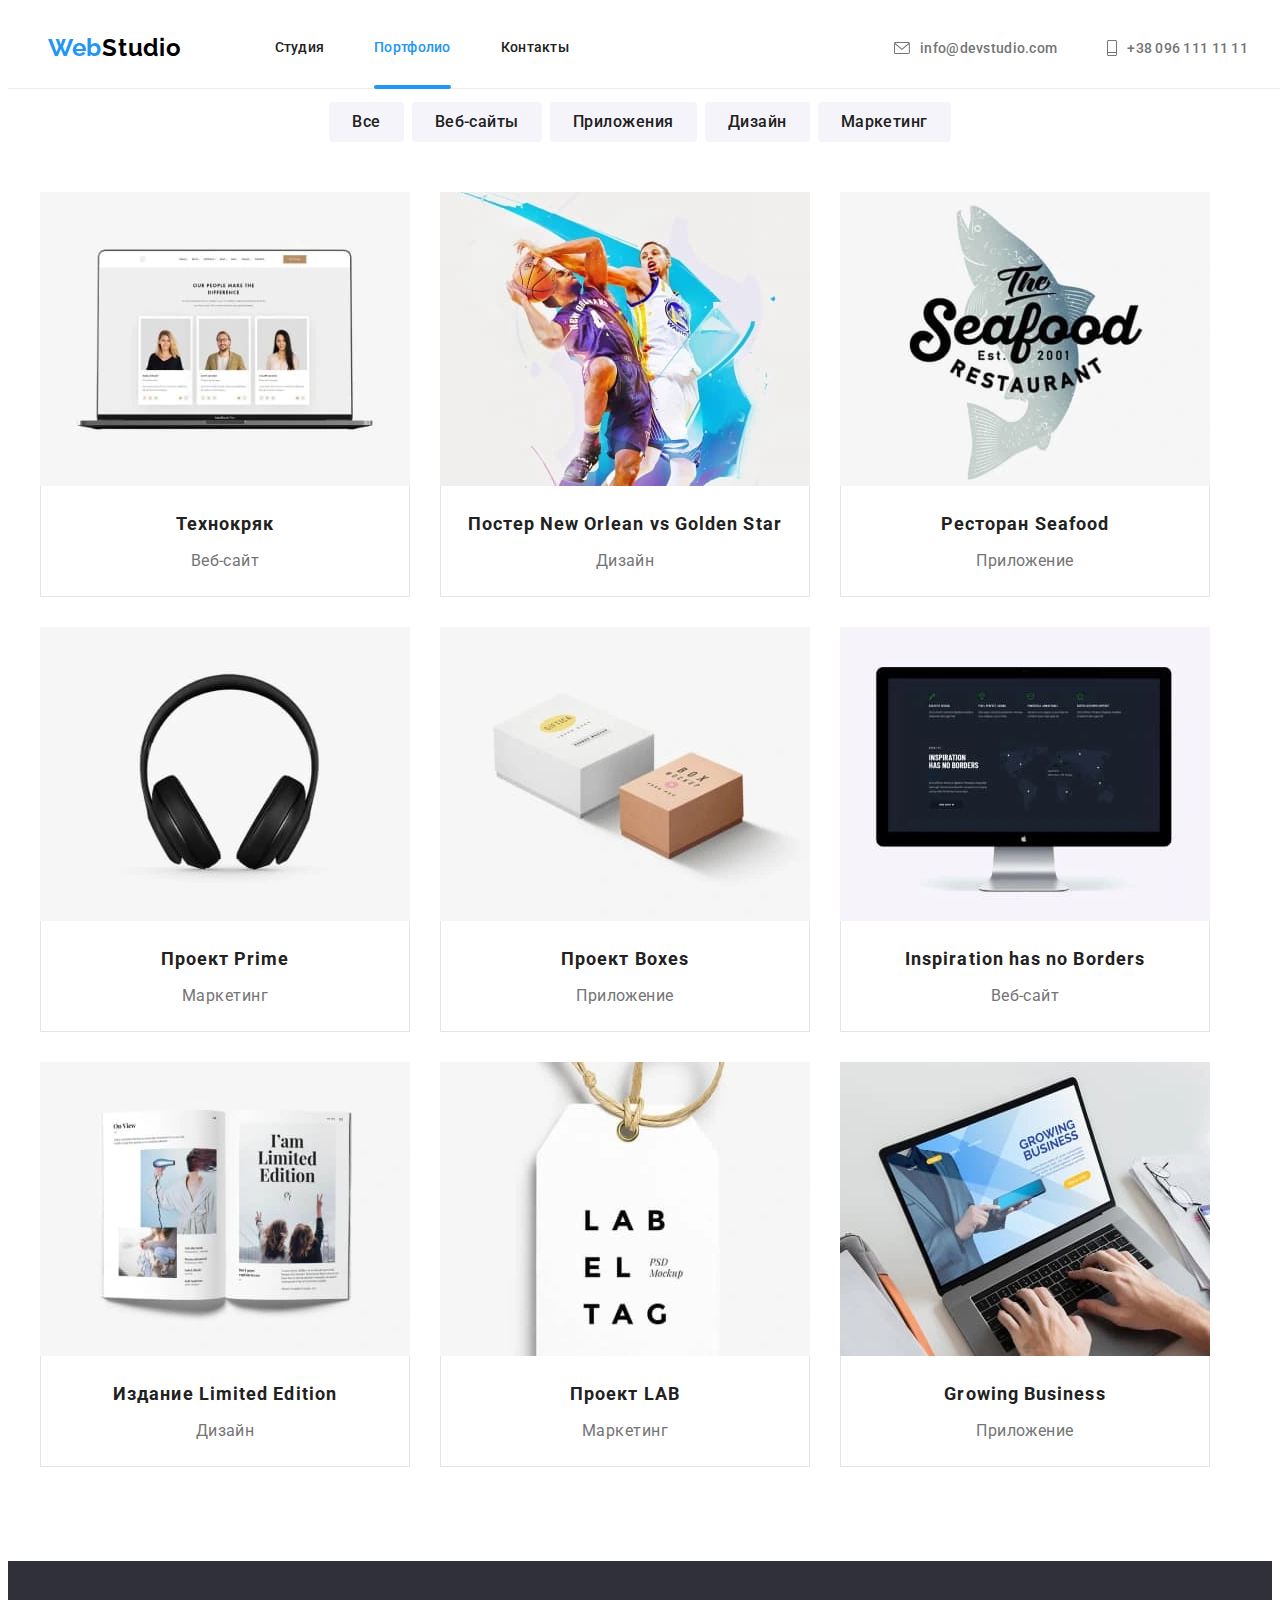
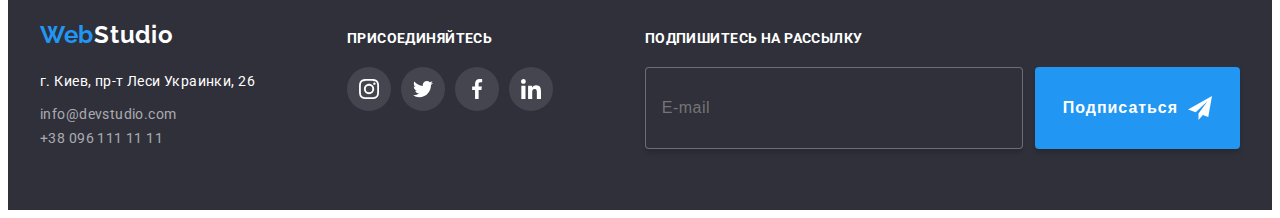
==== commit 0944c441: "Update" ====
--- a/portfolio.html
+++ b/portfolio.html
@@ -21,7 +21,7 @@
     <link rel="stylesheet" href="./css/main.min.css" />
   </head>
   <body>
-    <!-- <header class="header">
+    <header class="header">
       <div class="container header__container">
         <nav class="navigation">
           <a class="logo" href="./index.html" lang="en"> Web<span class="logo__name">Studio</span></a>
@@ -57,16 +57,26 @@
           </li>
         </ul>
       </div>
-    </header> -->
+    </header>
     <main>
       <section class="filtr">
         <div class="container filtr-container">
           <ul class="filtr-btn">
-            <li class="filtr-btn_item"><button class="filtr-btn__button" type="button">Все</button></li>
-            <li class="filtr-btn_item"><button class="filtr-btn__button" type="button">Веб-сайты</button></li>
-            <li class="filtr-btn_item"><button class="filtr-btn__button" type="button">Приложения</button></li>
-            <li class="filtr-btn_item"><button class="filtr-btn__button" type="button">Дизайн</button></li>
-            <li class="filtr-btn_item"><button class="filtr-btn__button" type="button">Маркетинг</button></li>
+            <li class="filtr-btn_item">
+              <button class="filtr-btn__button" type="button">Все</button>
+            </li>
+            <li class="filtr-btn_item">
+              <button class="filtr-btn__button" type="button">Веб-сайты</button>
+            </li>
+            <li class="filtr-btn_item">
+              <button class="filtr-btn__button" type="button">Приложения</button>
+            </li>
+            <li class="filtr-btn_item">
+              <button class="filtr-btn__button" type="button">Дизайн</button>
+            </li>
+            <li class="filtr-btn_item">
+              <button class="filtr-btn__button" type="button">Маркетинг</button>
+            </li>
           </ul>
 
           <ul class="filtr-list">
@@ -74,10 +84,18 @@
               <a href="" class="filtr-list__link">
                 <div class="card-filtr">
                   <img
+                    srcset="
+                      ./images/images-portfolio/Note-354.webp 354w,
+                      ./images/images-portfolio/Note-370.webp 370w,
+                      ./images/images-portfolio/Note-450.webp 450w,
+                      ./images/images-portfolio/Note@2x-354.webp 708w,
+                      ./images/images-portfolio/Note@2x-370.webp 740w,
+                      ./images/images-portfolio/Note@2x-450.webp 900w
+                    "
                     class="card-filtr__img"
-                    src="images/images-portfolio/img.jpg"
+                    src="./images/images-portfolio/Note-354.webp"
                     alt="Страница"
-                    width="370"
+                    sizes="(min-width: 1200px) 370px, (min-width: 768px) 354px, (max-width: 767px) 450px, 100vw"
                   />
                   <div class="overlay">
                     <p class="overlay__text">
@@ -97,10 +115,18 @@
               <a href="" class="filtr-list__link">
                 <div class="card-filtr">
                   <img
-                    class="card-filtr_img"
-                    src="images/images-portfolio/img1.jpg"
+                  srcset="
+                      ./images/images-portfolio/Poster-354.webp 354w,
+                      ./images/images-portfolio/Poster-370.webp 370w,
+                      ./images/images-portfolio/Poster-450.webp 450w,
+                      ./images/images-portfolio/Poster@2x-354.webp 708w,
+                      ./images/images-portfolio/Poster@2x-370.webp 740w,
+                      ./images/images-portfolio/Poster@2x-450.webp 900w
+                    "
+                    class="card-filtr_img"
+                    src="./images/images-portfolio/Poster-354.webp"
                     alt="Постер"
-                    width="370"
+                    sizes="(min-width: 1200px) 370px, (min-width: 768px) 354px, (max-width: 767px) 450px, 100vw"
                   />
                   <div class="overlay">
                     <p class="overlay__text">
@@ -120,10 +146,18 @@
               <a href="" class="filtr-list__link">
                 <div class="card-filtr">
                   <img
-                    class="card-filtr_img"
-                    src="images/images-portfolio/img2.jpg"
+                  srcset="
+                      ./images/images-portfolio/Pestoran-354.webp 354w,
+                      ./images/images-portfolio/Pestoran-370.webp 370w,
+                      ./images/images-portfolio/Pestoran-450.webp 450w,
+                      ./images/images-portfolio/Pestoran@2x-354.webp 708w,
+                      ./images/images-portfolio/Pestoran@2x-370.webp 740w,
+                      ./images/images-portfolio/Pestoran@2x-450.webp 900w
+                    "
+                    class="card-filtr_img"
+                    src="./images/images-portfolio/Pestoran-354.webp"
                     alt="Эмблема ресторана"
-                    width="370"
+                    sizes="(min-width: 1200px) 370px, (min-width: 768px) 354px, (max-width: 767px) 450px, 100vw"
                   />
                   <div class="overlay">
                     <p class="overlay__text">
@@ -143,10 +177,18 @@
               <a href="" class="filtr-list__link">
                 <div class="card-filtr">
                   <img
-                    class="card-filtr_img"
-                    src="images/images-portfolio/img3.jpg"
+                  srcset="
+                      ./images/images-portfolio/Prime-354.webp 354w,
+                      ./images/images-portfolio/Prime-370.webp 370w,
+                      ./images/images-portfolio/Prime-450.webp 450w,
+                      ./images/images-portfolio/Prime@2x-354.webp 708w,
+                      ./images/images-portfolio/Prime@2x-370.webp 740w,
+                      ./images/images-portfolio/Prime@2x-450.webp 900w
+                    "
+                    class="card-filtr_img"
+                    src="./images/images-portfolio/Prime-354.webp"
                     alt="Наушники"
-                    width="370"
+                    sizes="(min-width: 1200px) 370px, (min-width: 768px) 354px, (max-width: 767px) 450px, 100vw"
                   />
                   <div class="overlay">
                     <p class="overlay__text">
@@ -166,10 +208,18 @@
               <a href="" class="filtr-list__link">
                 <div class="card-filtr">
                   <img
-                    class="card-filtr_img"
-                    src="images/images-portfolio/img4.jpg"
+                  srcset="
+                      ./images/images-portfolio/Box-354.webp 354w,
+                      ./images/images-portfolio/Box-370.webp 370w,
+                      ./images/images-portfolio/Box-450.webp 450w,
+                      ./images/images-portfolio/Box@2x-354.webp 708w,
+                      ./images/images-portfolio/Box@2x-370.webp 740w,
+                      ./images/images-portfolio/Box@2x-450.webp 900w
+                    "
+                    class="card-filtr_img"
+                    src="./images/images-portfolio/Box-354.webp"
                     alt="Коробки"
-                    width="370"
+                    sizes="(min-width: 1200px) 370px, (min-width: 768px) 354px, (max-width: 767px) 450px, 100vw"
                   />
                   <div class="overlay">
                     <p class="overlay__text">
@@ -189,10 +239,18 @@
               <a href="" class="filtr-list__link">
                 <div class="card-filtr">
                   <img
-                    class="card-filtr_img"
-                    src="images/images-portfolio/img5.jpg"
+                  srcset="
+                      ./images/images-portfolio/Desktop-354.webp 354w,
+                      ./images/images-portfolio/Desktop-370.webp 370w,
+                      ./images/images-portfolio/Desktop-450.webp 450w,
+                      ./images/images-portfolio/Desktop@2x-354.webp 708w,
+                      ./images/images-portfolio/Desktop@2x-370.webp 740w,
+                      ./images/images-portfolio/Desktop@2x-450.webp 900w
+                    "
+                    class="card-filtr_img"
+                    src="./images/images-portfolio/Desktop-354.webp"
                     alt="Веб-сайт"
-                    width="370"
+                    sizes="(min-width: 1200px) 370px, (min-width: 768px) 354px, (max-width: 767px) 450px, 100vw"
                   />
                   <div class="overlay">
                     <p class="overlay__text">
@@ -212,10 +270,18 @@
               <a href="" class="filtr-list__link">
                 <div class="card-filtr">
                   <img
-                    class="card-filtr_img"
-                    src="images/images-portfolio/img6.jpg"
+                  srcset="
+                      ./images/images-portfolio/Book-354.webp 354w,
+                      ./images/images-portfolio/Book-370.webp 370w,
+                      ./images/images-portfolio/Book-450.webp 450w,
+                      ./images/images-portfolio/Book@2x-354.webp 708w,
+                      ./images/images-portfolio/Book@2x-370.webp 740w,
+                      ./images/images-portfolio/Book@2x-450.webp 900w
+                    "
+                    class="card-filtr_img"
+                    src="./images/images-portfolio/Book-354.webp"
                     alt="Книга"
-                    width="370"
+                    sizes="(min-width: 1200px) 370px, (min-width: 768px) 354px, (max-width: 767px) 450px, 100vw"
                   />
                   <div class="overlay">
                     <p class="overlay__text">
@@ -235,10 +301,18 @@
               <a href="" class="filtr-list__link">
                 <div class="card-filtr">
                   <img
-                    class="card-filtr_img"
-                    src="images/images-portfolio/img7.jpg"
+                  srcset="
+                      ./images/images-portfolio/Lab-354.webp 354w,
+                      ./images/images-portfolio/Lab-370.webp 370w,
+                      ./images/images-portfolio/Lab-450.webp 450w,
+                      ./images/images-portfolio/Lab@2x-354.webp 708w,
+                      ./images/images-portfolio/Lab@2x-370.webp 740w,
+                      ./images/images-portfolio/Lab@2x-450.webp 900w
+                    "
+                    class="card-filtr_img"
+                    src="./images/images-portfolio/Lab-354.webp"
                     alt="Проект"
-                    width="370"
+                    sizes="(min-width: 1200px) 370px, (min-width: 768px) 354px, (max-width: 767px) 450px, 100vw"
                   />
                   <div class="overlay">
                     <p class="overlay__text">
@@ -258,10 +332,18 @@
               <a href="" class="filtr-list__link">
                 <div class="card-filtr">
                   <img
-                    class="card-filtr_img"
-                    src="images/images-portfolio/img8.jpg"
+                  srcset="
+                      ./images/images-portfolio/Business-354.webp 354w,
+                      ./images/images-portfolio/Business-370.webp 370w,
+                      ./images/images-portfolio/Business-450.webp 450w,
+                      ./images/images-portfolio/Business@2x-354.webp 708w,
+                      ./images/images-portfolio/Business@2x-370.webp 740w,
+                      ./images/images-portfolio/Business@2x-450.webp 900w
+                    "
+                    class="card-filtr_img"
+                    src="./images/images-portfolio/Business-354.webp"
                     alt="Веб-страница"
-                    width="370"
+                    sizes="(min-width: 1200px) 370px, (min-width: 768px) 354px, (max-width: 767px) 450px, 100vw"
                   />
                   <div class="overlay">
                     <p class="overlay__text">
@@ -283,7 +365,7 @@
     </main>
 
     <!-- Подвал -->
-    <!-- <footer class="footer">
+    <footer class="footer">
       <div class="container footer__container">
         <div class="footer-contact">
           <a class="logo logo-footer" href="./index.html"> Web<span class="logo-footer__name">Studio</span> </a>
@@ -298,7 +380,7 @@
           </ul>
         </div>
 
-        Присоединяйтесь
+        <!-- Присоединяйтесь -->
 
         <div class="join">
           <h2 class="join-title">присоединяйтесь</h2>
@@ -373,7 +455,6 @@
           </form>
         </div>
       </div>
-    </footer> -->
-
+    </footer>
   </body>
 </html>
--- a/css/main.min.css
+++ b/css/main.min.css
@@ -1,2 +1,2 @@
-:root{--primary-text-color: #757575;--title-text-color: #212121;--accent-color: #2196f3;--indent: 30px;--items: 2;--anim: 250ms cubic-bezier(0.4, 0, 0.2, 1)}.visually-hidden{position:absolute;width:1px;height:1px;margin:-1px;border:0;padding:0;white-space:nowrap;-webkit-clip-path:inset(100%);clip-path:inset(100%);clip:rect(0 0 0 0);overflow:hidden}body{background-color:#ffffff;color:var(--primary-text-color);font-family:Roboto, sans-serif}img{display:block;width:100%}@media screen and (max-width: 1199px){.section{padding-top:60px;padding-bottom:60px}}@media screen and (min-width: 1200px){.section{padding-top:94px;padding-bottom:94px}}.container{padding-left:15px;padding-right:15px;margin:0 auto}@media screen and (min-width: 480px){.container{width:480px}}@media screen and (min-width: 798px){.container{width:768px}}@media screen and (min-width: 1200px){.container{width:1200px}}ul{list-style:none;margin:0}input{outline:0}.text{margin-top:0;margin-bottom:0;font-weight:400;font-size:14px;line-height:1.71;letter-spacing:0.03em;color:#757575}.container ul{padding:0}.no-padding{padding-top:0}@media screen and (max-width: 1199px){.no-padding{display:none}}.logo{display:block;color:var(--accent-color);font-family:Raleway, sans-serif;font-weight:700;font-size:26px;line-height:1.2;letter-spacing:0.03em;text-decoration:none}@media screen and (max-width: 797px){.logo{font-size:24px;line-height:1.38}}@media screen and (min-width: 798px){.logo{font-size:24px;line-height:1.18}}.logo__name{color:#000000}.logo-footer__name{color:#ffffff}.logo-footer{margin-bottom:20px}@media screen and (max-width: 797px){.contact{display:none}}@media screen and (min-width: 798px){.contact{display:block;padding:0}}@media screen and (min-width: 1200px){.contact{display:-webkit-box;display:-ms-flexbox;display:flex;margin-left:auto;padding:0}}@media screen and (min-width: 798px) and (max-width: 1199px){.contact__item:not(:last-child){margin-right:0;padding-bottom:10px}}@media screen and (min-width: 1200px){.contact__item:not(:last-child){margin-right:50px}}.contact__link{display:-webkit-box;display:-ms-flexbox;display:flex;-webkit-box-align:center;-ms-flex-align:center;align-items:center;padding-top:32px;padding-bottom:32px;color:var(--primary-text-color);font-weight:500;font-size:14px;line-height:16px;letter-spacing:0.02em;text-decoration:none;-webkit-transition:color var(--anim);transition:color var(--anim)}@media screen and (min-width: 798px) and (max-width: 1199px){.contact__link{padding:0px}}.contact__link:hover,.contact__link:focus{color:var(--accent-color)}.contact__mail{margin-right:10px;fill:currentColor}@media screen and (max-width: 1199px){.contact__mail{width:14px;height:10px}}.contact__phone{margin-right:10px;fill:currentColor}@media screen and (max-width: 1199px){.contact__phone{width:10px;height:14px}}.button-contract{width:200px;height:50px;background:#2196f3;-webkit-box-shadow:0px 4px 4px rgba(0,0,0,0.15);box-shadow:0px 4px 4px rgba(0,0,0,0.15);border-radius:4px;border:#2196f3;-webkit-box-shadow:0px 1px 3px rgba(0,0,0,0.12),0px 1px 1px rgba(0,0,0,0.14),0px 2px 1px rgba(0,0,0,0.2);box-shadow:0px 1px 3px rgba(0,0,0,0.12),0px 1px 1px rgba(0,0,0,0.14),0px 2px 1px rgba(0,0,0,0.2);font-weight:700;font-size:16px;line-height:1.88;letter-spacing:0.06em;color:#ffffff;cursor:pointer}.backdrop{position:fixed;top:0;left:0;width:100%;height:100%;background-color:rgba(0,0,0,0.2);z-index:10;-webkit-transition:opacity var(--anim),visibility var(--anim);transition:opacity var(--anim),visibility var(--anim)}.backdrop.is-hidden{opacity:0;pointer-events:none;visibility:hidden}.backdrop.is-hidden .modal-wrapper{-webkit-transform:scale(0.4);transform:scale(0.4);opacity:0}.backdrop.modal-wrapper{-webkit-transform:scale(1);transform:scale(1);opacity:1}.modal-wrapper{padding:40px;position:absolute;top:50%;left:50%;width:528px;background:#ffffff;-webkit-box-shadow:0px 1px 3px rgba(0,0,0,0.12),0px 1px 1px rgba(0,0,0,0.14),0px 2px 1px rgba(0,0,0,0.2);box-shadow:0px 1px 3px rgba(0,0,0,0.12),0px 1px 1px rgba(0,0,0,0.14),0px 2px 1px rgba(0,0,0,0.2);border-radius:4px;-webkit-transform:translate(-50%, -50%) scale(1);transform:translate(-50%, -50%) scale(1);-webkit-transition:opacity var(--anim),-webkit-transform var(--anim);transition:opacity var(--anim),-webkit-transform var(--anim);transition:transform var(--anim),opacity var(--anim);transition:transform var(--anim),opacity var(--anim),-webkit-transform var(--anim)}.icon-close{fill:currentColor}.contact-form{margin:0;text-align:start;width:448px}.contact-form__title{display:block;margin:0;padding-top:0;margin-bottom:12px;font-weight:700;font-size:20px;line-height:1.15;text-align:center;letter-spacing:0.03em;color:#212121}.modal-form{display:block}.modal-form__label{display:block;margin-bottom:10px}.modal-form__label:focus-within .modal-form-block__icons{color:#2196f3}.modal-form-block{display:block;position:relative;color:var(--title-text-color)}.modal-form-block__icons{position:absolute;top:50%;left:12px;color:var(--title-text-color);fill:currentColor;-webkit-transform:translateY(-50%);transform:translateY(-50%);-webkit-transition:color 250ms cubic-bezier(0.4, 0, 0.2, 1);transition:color 250ms cubic-bezier(0.4, 0, 0.2, 1)}.modal-form__name{display:inline-block;margin-bottom:4px;font-weight:400;font-size:12px;line-height:1.16;letter-spacing:0.01em;color:#757575}.modal-form-block__input{display:block;width:100%;height:40px;border:1px solid rgba(33,33,33,0.2);border-radius:4px;padding:11px 12px 11px 40px;outline:transparent;-webkit-transition:border-color 250ms cubic-bezier(0.4, 0, 0.2, 1);transition:border-color 250ms cubic-bezier(0.4, 0, 0.2, 1)}.modal-form-block__input:focus{border-color:#2196f3}textarea{display:block;width:100%;padding:12px 16px;height:120px;resize:none;border:1px solid rgba(33,33,33,0.2);border-radius:4px;margin-bottom:20px;outline:transparent;-webkit-transition:border-color 250ms cubic-bezier(0.4, 0, 0.2, 1);transition:border-color 250ms cubic-bezier(0.4, 0, 0.2, 1)}textarea:focus{border-color:#2196f3}textarea::-webkit-input-placeholder{font-weight:400;font-size:12px;line-height:1.16x;letter-spacing:0.01em;color:rgba(117,117,117,0.5)}textarea:-ms-input-placeholder{font-weight:400;font-size:12px;line-height:1.16x;letter-spacing:0.01em;color:rgba(117,117,117,0.5)}textarea::-ms-input-placeholder{font-weight:400;font-size:12px;line-height:1.16x;letter-spacing:0.01em;color:rgba(117,117,117,0.5)}textarea::placeholder{font-weight:400;font-size:12px;line-height:1.16x;letter-spacing:0.01em;color:rgba(117,117,117,0.5)}.modal-form-policy__term{font-weight:400;font-size:14px;line-height:1.71;letter-spacing:0.03em;color:#757575}.modal-form-policy__term-var{font-weight:400;font-size:14px;line-height:1.71;letter-spacing:0.03em;color:#2196f3;text-decoration:underline}.modal-form-send{text-align:center}.modal-form-policy{display:-webkit-box;display:-ms-flexbox;display:flex;-webkit-box-align:center;-ms-flex-align:center;align-items:center;-webkit-box-pack:center;-ms-flex-pack:center;justify-content:center;margin-bottom:30px}.modal-form-policy__mark{width:16px;height:15px;display:-webkit-box;display:-ms-flexbox;display:flex;-webkit-box-align:center;-ms-flex-align:center;align-items:center;-webkit-box-pack:center;-ms-flex-pack:center;justify-content:center;margin-right:7px;border-radius:2px;outline:2px solid #212121;outline-offset:-2px;-webkit-transition:opacity 250ms cubic-bezier(0.4, 0, 0.2, 1);transition:opacity 250ms cubic-bezier(0.4, 0, 0.2, 1);cursor:pointer}.checkbox:checked+.modal-form-policy__mark{background-color:var(--accent-color);outline:2px solid var(--accent-color)}.checkbox:hover+.modal-form-policy__mark,.checkbox:focus+.modal-form-policy__mark{outline:2px solid var(--accent-color);fill:#ffffff}.modal-form-policy__icons{opacity:0;-webkit-transition:opacity 250ms cubic-bezier(0.4, 0, 0.2, 1);transition:opacity 250ms cubic-bezier(0.4, 0, 0.2, 1)}.checkbox:checked+.modal-form-policy__mark .modal-form-policy__icons{opacity:1}.modal-btn{position:absolute;width:30px;height:30px;top:8px;right:8px;display:-webkit-box;display:-ms-flexbox;display:flex;-webkit-box-align:center;-ms-flex-align:center;align-items:center;-webkit-box-pack:center;-ms-flex-pack:center;justify-content:center;padding:0;background-color:transparent;border:1px solid rgba(0,0,0,0.1);border-radius:50%;cursor:pointer}.modal-btn:focus,.modal-btn:hover{color:#188ce8}.socials{display:-webkit-box;display:-ms-flexbox;display:flex;-webkit-box-pack:center;-ms-flex-pack:center;justify-content:center;-webkit-box-align:center;-ms-flex-align:center;align-items:center}.socials__link{display:-webkit-box;display:-ms-flexbox;display:flex;-webkit-box-align:center;-ms-flex-align:center;align-items:center;-webkit-box-pack:center;-ms-flex-pack:center;justify-content:center;width:44px;height:44px;background-color:#ffffff;border-radius:50%;-webkit-transition:background-color var(--anim);transition:background-color var(--anim)}.socials__link:hover,.socials__link:focus{background-color:#2196f3}.socials__items:not(:last-child){margin-right:10px}.socials__icons{fill:#afb1b8;-webkit-transition:fill var(--anim);transition:fill var(--anim)}.socials__link:hover .socials__icons,.socials__link:focus .socials__icons{fill:#ffffff}.mobile-menu{position:fixed;top:0;left:0;width:100%;height:100%;padding:48px 40px;display:-webkit-box;display:-ms-flexbox;display:flex;-webkit-box-orient:vertical;-webkit-box-direction:normal;-ms-flex-direction:column;flex-direction:column;background-color:#ffffff}.mobile-menu__item:not(:last-child){margin-bottom:32px}.mobile-menu__link:hover,.mobile-menu__link:focus{color:#2196F3}.mobile-menu__link{font-weight:500;font-size:40px;line-height:1.18;letter-spacing:0.02em;text-decoration:none;color:#212121}.mobile-menu__contacts{margin-top:auto;margin-bottom:64px}.tel-link{font-weight:500;font-size:34px;line-height:1.17;letter-spacing:0.02em;text-decoration:none;color:#2196f3}.mail-link{font-weight:500;font-size:24px;line-height:1.17;letter-spacing:0.02em;color:#757575}.mobile-socials{display:-webkit-box;display:-ms-flexbox;display:flex}.mobile-socials__link{font-weight:500;font-size:18px;line-height:1.22px;letter-spacing:0.02em;text-decoration:none;color:#2196f3}.mobile-socials__item:not(:last-child){margin-right:20px}.mobile-menu.is-hidden{opacity:0;pointer-events:none;visibility:hidden}@media screen and (max-width: 1199px){.filtr{padding-top:60px;padding-bottom:60px}}@media screen and (min-width: 1200px){.filtr{padding-top:94px;padding-bottom:94px}}.filtr-btn{margin-bottom:40px;display:-webkit-box;display:-ms-flexbox;display:flex;-ms-flex-wrap:wrap;flex-wrap:wrap}@media screen and (min-width: 798px){.filtr-btn{margin-bottom:30px;-webkit-box-pack:center;-ms-flex-pack:center;justify-content:center}}@media screen and (min-width: 1200px){.filtr-btn{margin-bottom:50px;-webkit-box-pack:center;-ms-flex-pack:center;justify-content:center}}@media screen and (max-width: 797px){.filtr-btn_item:nth-child(-n+2){margin-right:8px}.filtr-btn_item:nth-child(4){margin-right:8px}.filtr-btn_item:nth-child(-n+3){margin-bottom:15px}}.filtr-btn_item:not(:last-child){margin-right:8px}.filtr-btn__button{border:1px solid transparent;display:inline-block;border-radius:4px;padding:6px 22px;color:var(--title-text-color);font-family:inherit;background-color:#f5f4fa;font-weight:500;font-size:16px;line-height:1.63;letter-spacing:0.03em;cursor:pointer;-webkit-transition:background-color var(--anim),color var(--anim);transition:background-color var(--anim),color var(--anim)}.filtr-btn__button:hover,.filtr-btn__button:focus{color:#ffffff;background-color:#2196f3;-webkit-box-shadow:0px 1px 1px rgba(0,0,0,0.12),0px 4px 4px rgba(0,0,0,0.06),1px 4px 6px rgba(0,0,0,0.16);box-shadow:0px 1px 1px rgba(0,0,0,0.12),0px 4px 4px rgba(0,0,0,0.06),1px 4px 6px rgba(0,0,0,0.16);text-shadow:0px 4px 4px rgba(0,0,0,0.25)}.filtr-list__link{text-decoration:none;display:inline-block;-webkit-transition:-webkit-box-shadow var(--anim);transition:-webkit-box-shadow var(--anim);transition:box-shadow var(--anim);transition:box-shadow var(--anim), -webkit-box-shadow var(--anim)}.filtr-list__link:hover,.filtr-list__link:focus{-webkit-box-shadow:0px 1px 1px rgba(0,0,0,0.12),0px 4px 4px rgba(0,0,0,0.06),1px 4px 6px rgba(0,0,0,0.16);box-shadow:0px 1px 1px rgba(0,0,0,0.12),0px 4px 4px rgba(0,0,0,0.06),1px 4px 6px rgba(0,0,0,0.16)}.portfolio{border-right:1px solid #e5e5e5;border-bottom:1px solid #e5e5e5;border-left:1px solid #e5e5e5;padding-top:20px;padding-right:24px;padding-bottom:20px;padding-left:24px}.portfolio__title{margin-top:0;margin-bottom:4px;color:var(--title-text-color);font-weight:700;font-size:18px;line-height:2;letter-spacing:0.06em}@media screen and (min-width: 798px){.filtr-list{display:-webkit-box;display:-ms-flexbox;display:flex;-ms-flex-wrap:wrap;flex-wrap:wrap}}.filtr-list__item{display:block;text-align:center}@media screen and (max-width: 797px){.filtr-list__item:not(:last-child){margin-bottom:30px;max-width:100%}}@media screen and (min-width: 798px){.filtr-list__item{width:354px}.filtr-list__item:nth-child(2n+1){margin-right:30px}.filtr-list__item:last-child{margin-right:0}.filtr-list__item:nth-child(-n+2){margin-bottom:30px}}@media screen and (min-width: 1200px){.filtr-list__item{width:370px;margin-right:30px;margin-bottom:30px;position:relative}.filtr-list__item:nth-child(3n){margin-right:0}.filtr-list__item:nth-last-child(-n+3){margin-bottom:0}}.portfolio__text{margin:0;color:var(--primary-text-color);font-size:16px;line-height:1.88;letter-spacing:0.03em}.card-filtr{position:relative;overflow:hidden}.overlay{position:absolute;top:0;left:0;width:100%;height:100%;padding-top:63px;padding-bottom:63px;padding-left:24px;padding-right:24px;background-color:rgba(33,150,243,0.9);-webkit-transform:translateY(100%);transform:translateY(100%);-webkit-transition:-webkit-transform var(--anim);transition:-webkit-transform var(--anim);transition:transform var(--anim);transition:transform var(--anim), -webkit-transform var(--anim)}.overlay__text{margin:0;padding:0;font-size:18px;line-height:1.56;letter-spacing:0.03em;color:#ffffff}.filtr-list__link:hover .overlay,.filtr-list__link:focus .overlay{-webkit-transform:translateY(0);transform:translateY(0)}.header__container{display:-webkit-box;display:-ms-flexbox;display:flex;-webkit-box-align:center;-ms-flex-align:center;align-items:center}@media screen and (min-width: 798px) and (max-width: 1199px){.header__container{-webkit-box-pack:justify;-ms-flex-pack:justify;justify-content:space-between}}.header{position:fixed;z-index:20;width:100%;background-color:#fff;border-bottom:1px solid #ececec}.navigation{display:-webkit-box;display:-ms-flexbox;display:flex;-webkit-box-align:center;-ms-flex-align:center;align-items:center}@media screen and (max-width: 797px){.navigation-list{display:none}}@media screen and (min-width: 798px){.navigation-list{display:-webkit-box;display:-ms-flexbox;display:flex;margin:0;padding:0;margin-left:88px}}@media screen and (min-width: 1200px){.navigation-list{display:-webkit-box;display:-ms-flexbox;display:flex;margin:0;padding:0;margin-left:93px}}.navigation-list__item:not(:last-child){margin-right:50px}.navigation-list__link{display:block;padding-top:32px;padding-bottom:32px;color:var(--title-text-color);font-weight:500;font-size:14px;line-height:1.14;letter-spacing:0.02em;text-decoration:none;-webkit-transition:color var(--anim);transition:color var(--anim)}.navigation-list__link:hover,.navigation-list__link:focus{color:var(--accent-color)}.navigation-list__link--activ{position:relative;color:#2196f3}.navigation-list__link--activ::after{bottom:0;left:0;position:absolute;content:'';display:block;width:100%;height:4px;background-color:#2196f3;border-radius:2px;bottom:-1px}.hero{max-height:600px;max-width:1600px;margin-right:auto;margin-left:auto;background-color:#2f303a;text-align:center;padding-top:200px;padding-bottom:200px;background-image:-webkit-gradient(linear, left top, left bottom, from(rgba(47,48,58,0.4)), to(rgba(47,48,58,0.4))),url(../images/icons/Img.jpg);background-image:linear-gradient(rgba(47,48,58,0.4), rgba(47,48,58,0.4)),url(../images/icons/Img.jpg);background-size:cover;background-position:center;background-repeat:no-repeat}.hero__title{margin-top:0;margin-bottom:30px;margin-left:auto;margin-right:auto;width:696px;color:#ffffff;font-weight:900;font-size:44px;line-height:1.36;letter-spacing:0.06em;text-transform:uppercase}.hero__button{border:1px solid transparent;display:inline-block;border-radius:4px;padding:10px 32px;color:#ffffff;background-color:var(--accent-color);font-family:inherit;font-weight:700;font-size:16px;line-height:1.88;letter-spacing:0.06em;cursor:pointer;-webkit-transition:background-color var(--anim);transition:background-color var(--anim)}.hero__button:hover,.hero__button:focus{background-color:#188ce8}.feature-list{margin-top:0}@media screen and (min-width: 798px){.feature-list{display:-webkit-box;display:-ms-flexbox;display:flex;-ms-flex-wrap:wrap;flex-wrap:wrap}}.feature-list__title{margin-top:0;margin-bottom:10px;color:var(--title-text-color);font-weight:700;font-size:14px;line-height:1.14;letter-spacing:0.03em;text-transform:uppercase}@media screen and (max-width: 797px){.feature-list__title{text-align:center}}.feature-list__item{width:100%}@media screen and (min-width: 798px){.feature-list__item{width:calc((100% - 30px) / 2)}.feature-list__item:nth-child(2n+1){margin-right:30px}}@media screen and (min-width: 1200px){.feature-list__item{width:calc((100% - 3 * 30px) / 4)}.feature-list__item:not(:last-child){margin-right:30px}}.feature-list__item::before{content:'';display:block;height:120px;margin-bottom:30px;background-size:center;background-repeat:no-repeat;background-position:center;background-color:#f5f4fa}.icon-antena::before{background-image:url(../images/icons/antenna.svg)}.icon-clock::before{background-image:url(../images/icons/clock.svg)}.icon-diagram::before{background-image:url(../images/icons/diagram.svg)}.icon-astronaut::before{background-image:url(../images/icons/astronaut.svg)}.activity-list{display:-webkit-box;display:-ms-flexbox;display:flex}.activity__title{margin-top:0;margin-bottom:50px;color:var(--title-text-color);font-weight:700;font-size:36px;line-height:1.17;text-align:center;letter-spacing:0.03em}.activity-list__item{display:-webkit-box;display:-ms-flexbox;display:flex;position:relative}.activity-list__item:not(:last-child){margin-right:30px}.activity-list__text{display:-webkit-box;display:-ms-flexbox;display:flex;-webkit-box-pack:center;-ms-flex-pack:center;justify-content:center;-webkit-box-align:center;-ms-flex-align:center;align-items:center;position:absolute;bottom:0;left:0;margin:0;width:100%;height:70px;font-size:14px;line-height:1.14;letter-spacing:0.03em;text-transform:uppercase;color:#ffffff;background-color:rgba(47,48,58,0.8)}.command-group{background-color:#f5f4fa}.our-command{padding-top:30px;padding-bottom:30px}.command__title{margin-top:0;margin-bottom:50px;color:var(--title-text-color);font-weight:700;font-size:36px;line-height:1.17;text-align:center;letter-spacing:0.03em}@media screen and (min-width: 798px){.command-list{display:-webkit-box;display:-ms-flexbox;display:flex;-ms-flex-wrap:wrap;flex-wrap:wrap}}.command-list__item{background:#ffffff;-webkit-box-shadow:0px 4px 4px rgba(0,0,0,0.15);box-shadow:0px 4px 4px rgba(0,0,0,0.15);border-radius:0px 0px 4px 4px}@media screen and (max-width: 797px){.command-list__item:not(:last-child){margin-bottom:30px}}@media screen and (min-width: 798px) and (max-width: 1199px){.command-list__item{width:calc((100% - 30px) / 2)}.command-list__item:nth-child(2n+1){margin-right:30px}.command-list__item:nth-child(-n+2){margin-bottom:30px}}@media screen and (min-width: 1200px){.command-list__item{width:calc((100% - 3 * 30px) / 4);margin-bottom:0}.command-list__item:not(:last-child){margin-right:30px}}.our-command__title{margin-top:0;margin-bottom:10px;color:var(--title-text-color);font-weight:500;font-size:16px;line-height:1.19;text-align:center;letter-spacing:0.03em}.our-command__text{font-weight:400;font-size:16px;line-height:1.19;text-align:center;letter-spacing:0.03em;margin-bottom:16px}.clients-title{margin-top:0;margin-bottom:50px;text-align:center;font-size:36px;line-height:1.17;letter-spacing:0.03em;color:#212121}@media screen and (max-width: 1199px){.clients-title{font-size:28px}}.clients-list{display:-webkit-box;display:-ms-flexbox;display:flex;-ms-flex-wrap:wrap;flex-wrap:wrap;-webkit-box-pack:center;-ms-flex-pack:center;justify-content:center}.client-item{height:92px}@media screen and (max-width: 797px){.client-item{width:calc((100% - 30px) / 2)}.client-item:nth-child(2n+1){margin-right:30px}.client-item:nth-child(-n+4){margin-bottom:30px}}@media screen and (min-width: 798px) and (max-width: 1199px){.client-item{width:calc((100% - 60px) / 3)}.client-item:nth-child(odd){margin-right:0}.client-item:not(:nth-child(3n)){margin-right:30px}.client-item:nth-child(-n+3){margin-bottom:30px}}@media screen and (min-width: 1200px){.client-item{width:calc((100% - 5 * 30px) / 6)}.client-item:not(:last-child){margin-right:30px}}.clients-link{display:-webkit-box;display:-ms-flexbox;display:flex;width:100%;height:100%;-webkit-box-align:center;-ms-flex-align:center;align-items:center;-webkit-box-pack:center;-ms-flex-pack:center;justify-content:center;color:#afb1b8;border:1px solid #afb1b8;border-radius:4px;-webkit-transition:color var(--anim),border var(--anim),-webkit-box-shadow var(--anim);transition:color var(--anim),border var(--anim),-webkit-box-shadow var(--anim);transition:color var(--anim),border var(--anim),box-shadow var(--anim);transition:color var(--anim),border var(--anim),box-shadow var(--anim),-webkit-box-shadow var(--anim)}.clients-link:hover,.clients-link:focus{color:#2196f3;border:1px solid #2196f3;-webkit-box-shadow:0px 4px 4px rgba(0,0,0,0.25);box-shadow:0px 4px 4px rgba(0,0,0,0.25)}.client-icons{fill:currentColor}.address{margin-bottom:9px;color:#ffffff;font-style:normal;font-size:14px;line-height:1.71;letter-spacing:0.03em}@media screen and (min-width: 798px){.footer__container{display:-webkit-box;display:-ms-flexbox;display:flex;-ms-flex-wrap:wrap;flex-wrap:wrap;-webkit-box-pack:center;-ms-flex-pack:center;justify-content:center;-webkit-box-align:baseline;-ms-flex-align:baseline;align-items:baseline}}@media screen and (min-width: 1200px){.footer__container{display:-webkit-box;display:-ms-flexbox;display:flex;-webkit-box-align:baseline;-ms-flex-align:baseline;align-items:baseline}}.footer-list_link{color:rgba(255,255,255,0.6);font-size:14px;line-height:1.71;letter-spacing:0.03em;text-decoration:none;-webkit-transition:color var(--anim);transition:color var(--anim)}.footer-list_link:hover,.footer-list_link:focus{color:var(--accent-color)}.footer-item:nth-last-child(2){margin-bottom:9px}.footer{background-color:#2f303a;padding-top:60px;padding-bottom:60px}@media screen and (max-width: 797px){.footer-contact{text-align:center;margin-bottom:60px}}@media screen and (min-width: 798px) and (max-width: 1199px){.footer-contact{margin-right:165px;margin-bottom:60px;text-align:center}}@media screen and (min-width: 1200px){.footer-contact{margin-right:auto;text-align:start}}@media screen and (max-width: 797px){.join{text-align:center;margin-bottom:60px}}@media screen and (min-width: 798px){.join{text-align:center}}@media screen and (min-width: 1200px){.join{margin-right:auto;text-align:start}}.join-title{margin-top:0;margin-bottom:20px;font-weight:700;font-size:14px;line-height:1.14;letter-spacing:0.03em;text-transform:uppercase;color:#ffffff}.join-list{display:-webkit-box;display:-ms-flexbox;display:flex;-webkit-box-align:center;-ms-flex-align:center;align-items:center}@media screen and (max-width: 797px){.join-list{-webkit-box-pack:center;-ms-flex-pack:center;justify-content:center}}.join-link{display:-webkit-box;display:-ms-flexbox;display:flex;-webkit-box-align:center;-ms-flex-align:center;align-items:center;-webkit-box-pack:center;-ms-flex-pack:center;justify-content:center;width:44px;height:44px;background-color:rgba(255,255,255,0.1);border-radius:50%;-webkit-transition:background-color var(--anim);transition:background-color var(--anim)}.join-link:hover,.join-link:focus{background-color:#2196f3}.join-item:not(:last-child){margin-right:10px}.join-icons{fill:#ffffff}.mail-blank{margin:0;padding:0}@media screen and (max-width: 1199px){.mail-blank{text-align:center}}.mail-blank__title{display:block;margin:0;margin-bottom:20px;font-weight:700;font-size:14px;line-height:1.14;letter-spacing:0.03em;text-transform:uppercase;color:#ffffff}@media screen and (max-width: 1199px){.mail-blank__title{text-align:center}}@media screen and (min-width: 1200px){.mail-form{display:-webkit-box;display:-ms-flexbox;display:flex}}.mail-form__name{padding-top:15px;padding-bottom:15px;padding-left:16px;font-weight:400;font-size:16px;line-height:1.25;letter-spacing:0.03em;width:358px;height:50px;border:1px solid rgba(255,255,255,0.3);-webkit-box-shadow:0px 4px 4px rgba(0,0,0,0.15);box-shadow:0px 4px 4px rgba(0,0,0,0.15);border-radius:4px;background-color:#2f303a;color:rgba(255,255,255,0.6);-webkit-transition:border 250ms cubic-bezier(0.4, 0, 0.2, 1);transition:border 250ms cubic-bezier(0.4, 0, 0.2, 1)}@media screen and (max-width: 797px){.mail-form__name{width:100%;-webkit-box-pack:center;-ms-flex-pack:center;justify-content:center;margin-bottom:20px}}@media screen and (min-width: 798px) and (max-width: 1199px){.mail-form__name{display:block;width:450px;margin-left:auto;margin-right:auto;margin-bottom:20px}}@media screen and (min-width: 1200px){.mail-form__name{margin-right:12px}}.mail-button{padding:10px 28px;background:#2196f3;border-color:#2196f3;-webkit-box-shadow:0px 4px 4px rgba(0,0,0,0.15);box-shadow:0px 4px 4px rgba(0,0,0,0.15);border-radius:4px;border:0px;cursor:pointer}.mail-button__telegram{display:-webkit-box;display:-ms-flexbox;display:flex;-webkit-box-align:center;-ms-flex-align:center;align-items:center;-webkit-box-pack:center;-ms-flex-pack:center;justify-content:center;color:#ffffff;font-weight:700;font-size:16px;line-height:1.87;letter-spacing:0.06em}.mail-button__icon{fill:currentColor;margin-left:10px}
+:root{--primary-text-color: #757575;--title-text-color: #212121;--accent-color: #2196f3;--indent: 30px;--items: 2;--anim: 250ms cubic-bezier(0.4, 0, 0.2, 1)}.visually-hidden{position:absolute;width:1px;height:1px;margin:-1px;border:0;padding:0;white-space:nowrap;-webkit-clip-path:inset(100%);clip-path:inset(100%);clip:rect(0 0 0 0);overflow:hidden}body{background-color:#ffffff;color:var(--primary-text-color);font-family:Roboto, sans-serif}img{display:block;width:100%}@media screen and (max-width: 1199px){.section{padding-top:60px;padding-bottom:60px}}@media screen and (min-width: 1200px){.section{padding-top:94px;padding-bottom:94px}}.container{padding-left:15px;padding-right:15px;margin:0 auto}@media screen and (min-width: 480px){.container{width:480px}}@media screen and (min-width: 768px){.container{width:768px}}@media screen and (min-width: 1200px){.container{width:1200px}}ul{list-style:none;margin:0}input{outline:0}.text{margin-top:0;margin-bottom:0;font-weight:400;font-size:14px;line-height:1.71;letter-spacing:0.03em;color:#757575}.container ul{padding:0}.no-padding{padding-top:0}@media screen and (max-width: 1199px){.no-padding{display:none}}.logo{display:block;color:var(--accent-color);font-family:Raleway, sans-serif;font-weight:700;font-size:26px;line-height:1.2;letter-spacing:0.03em;text-decoration:none}@media screen and (max-width: 767px){.logo{font-size:24px;line-height:1.38}}@media screen and (min-width: 768px){.logo{font-size:24px;line-height:1.18}}.logo__name{color:#000000}.logo-footer__name{color:#ffffff}.logo-footer{margin-bottom:20px}@media screen and (max-width: 767px){.contact{display:none}}@media screen and (min-width: 768px){.contact{display:block;padding:0}}@media screen and (min-width: 1200px){.contact{display:-webkit-box;display:-ms-flexbox;display:flex;margin-left:auto;padding:0}}@media screen and (min-width: 768px) and (max-width: 1199px){.contact__item:not(:last-child){margin-right:0;padding-bottom:10px}}@media screen and (min-width: 1200px){.contact__item:not(:last-child){margin-right:50px}}.contact__link{display:-webkit-box;display:-ms-flexbox;display:flex;-webkit-box-align:center;-ms-flex-align:center;align-items:center;padding-top:32px;padding-bottom:32px;color:var(--primary-text-color);font-weight:500;font-size:14px;line-height:16px;letter-spacing:0.02em;text-decoration:none;-webkit-transition:color var(--anim);transition:color var(--anim)}@media screen and (min-width: 768px) and (max-width: 1199px){.contact__link{padding:0px}}.contact__link:hover,.contact__link:focus{color:var(--accent-color)}.contact__mail{margin-right:10px;fill:currentColor}@media screen and (max-width: 1199px){.contact__mail{width:14px;height:10px}}.contact__phone{margin-right:10px;fill:currentColor}@media screen and (max-width: 1199px){.contact__phone{width:10px;height:14px}}.button-contract{width:200px;height:50px;background:#2196f3;-webkit-box-shadow:0px 4px 4px rgba(0,0,0,0.15);box-shadow:0px 4px 4px rgba(0,0,0,0.15);border-radius:4px;border:#2196f3;-webkit-box-shadow:0px 1px 3px rgba(0,0,0,0.12),0px 1px 1px rgba(0,0,0,0.14),0px 2px 1px rgba(0,0,0,0.2);box-shadow:0px 1px 3px rgba(0,0,0,0.12),0px 1px 1px rgba(0,0,0,0.14),0px 2px 1px rgba(0,0,0,0.2);font-weight:700;font-size:16px;line-height:1.88;letter-spacing:0.06em;color:#ffffff;cursor:pointer}.backdrop{position:fixed;top:0;left:0;width:100%;height:100%;background-color:rgba(0,0,0,0.2);z-index:10;-webkit-transition:opacity var(--anim),visibility var(--anim);transition:opacity var(--anim),visibility var(--anim)}.backdrop.is-hidden{opacity:0;pointer-events:none;visibility:hidden}.backdrop.is-hidden .modal-wrapper{-webkit-transform:scale(0.4);transform:scale(0.4);opacity:0}.backdrop.modal-wrapper{-webkit-transform:scale(1);transform:scale(1);opacity:1}.modal-wrapper{padding:40px;position:absolute;top:50%;left:50%;width:528px;background:#ffffff;-webkit-box-shadow:0px 1px 3px rgba(0,0,0,0.12),0px 1px 1px rgba(0,0,0,0.14),0px 2px 1px rgba(0,0,0,0.2);box-shadow:0px 1px 3px rgba(0,0,0,0.12),0px 1px 1px rgba(0,0,0,0.14),0px 2px 1px rgba(0,0,0,0.2);border-radius:4px;-webkit-transform:translate(-50%, -50%) scale(1);transform:translate(-50%, -50%) scale(1);-webkit-transition:opacity var(--anim),-webkit-transform var(--anim);transition:opacity var(--anim),-webkit-transform var(--anim);transition:transform var(--anim),opacity var(--anim);transition:transform var(--anim),opacity var(--anim),-webkit-transform var(--anim)}.icon-close{fill:currentColor}.contact-form{margin:0;text-align:start;width:448px}.contact-form__title{display:block;margin:0;padding-top:0;margin-bottom:12px;font-weight:700;font-size:20px;line-height:1.15;text-align:center;letter-spacing:0.03em;color:#212121}.modal-form{display:block}.modal-form__label{display:block;margin-bottom:10px}.modal-form__label:focus-within .modal-form-block__icons{color:#2196f3}.modal-form-block{display:block;position:relative;color:var(--title-text-color)}.modal-form-block__icons{position:absolute;top:50%;left:12px;color:var(--title-text-color);fill:currentColor;-webkit-transform:translateY(-50%);transform:translateY(-50%);-webkit-transition:color 250ms cubic-bezier(0.4, 0, 0.2, 1);transition:color 250ms cubic-bezier(0.4, 0, 0.2, 1)}.modal-form__name{display:inline-block;margin-bottom:4px;font-weight:400;font-size:12px;line-height:1.16;letter-spacing:0.01em;color:#757575}.modal-form-block__input{display:block;width:100%;height:40px;border:1px solid rgba(33,33,33,0.2);border-radius:4px;padding:11px 12px 11px 40px;outline:transparent;-webkit-transition:border-color 250ms cubic-bezier(0.4, 0, 0.2, 1);transition:border-color 250ms cubic-bezier(0.4, 0, 0.2, 1)}.modal-form-block__input:focus{border-color:#2196f3}textarea{display:block;width:100%;padding:12px 16px;height:120px;resize:none;border:1px solid rgba(33,33,33,0.2);border-radius:4px;margin-bottom:20px;outline:transparent;-webkit-transition:border-color 250ms cubic-bezier(0.4, 0, 0.2, 1);transition:border-color 250ms cubic-bezier(0.4, 0, 0.2, 1)}textarea:focus{border-color:#2196f3}textarea::-webkit-input-placeholder{font-weight:400;font-size:12px;line-height:1.16x;letter-spacing:0.01em;color:rgba(117,117,117,0.5)}textarea:-ms-input-placeholder{font-weight:400;font-size:12px;line-height:1.16x;letter-spacing:0.01em;color:rgba(117,117,117,0.5)}textarea::-ms-input-placeholder{font-weight:400;font-size:12px;line-height:1.16x;letter-spacing:0.01em;color:rgba(117,117,117,0.5)}textarea::placeholder{font-weight:400;font-size:12px;line-height:1.16x;letter-spacing:0.01em;color:rgba(117,117,117,0.5)}.modal-form-policy__term{font-weight:400;font-size:14px;line-height:1.71;letter-spacing:0.03em;color:#757575}.modal-form-policy__term-var{font-weight:400;font-size:14px;line-height:1.71;letter-spacing:0.03em;color:#2196f3;text-decoration:underline}.modal-form-send{text-align:center}.modal-form-policy{display:-webkit-box;display:-ms-flexbox;display:flex;-webkit-box-align:center;-ms-flex-align:center;align-items:center;-webkit-box-pack:center;-ms-flex-pack:center;justify-content:center;margin-bottom:30px}.modal-form-policy__mark{width:16px;height:15px;display:-webkit-box;display:-ms-flexbox;display:flex;-webkit-box-align:center;-ms-flex-align:center;align-items:center;-webkit-box-pack:center;-ms-flex-pack:center;justify-content:center;margin-right:7px;border-radius:2px;outline:2px solid #212121;outline-offset:-2px;-webkit-transition:opacity 250ms cubic-bezier(0.4, 0, 0.2, 1);transition:opacity 250ms cubic-bezier(0.4, 0, 0.2, 1);cursor:pointer}.checkbox:checked+.modal-form-policy__mark{background-color:var(--accent-color);outline:2px solid var(--accent-color)}.checkbox:hover+.modal-form-policy__mark,.checkbox:focus+.modal-form-policy__mark{outline:2px solid var(--accent-color);fill:#ffffff}.modal-form-policy__icons{opacity:0;-webkit-transition:opacity 250ms cubic-bezier(0.4, 0, 0.2, 1);transition:opacity 250ms cubic-bezier(0.4, 0, 0.2, 1)}.checkbox:checked+.modal-form-policy__mark .modal-form-policy__icons{opacity:1}.modal-btn{position:absolute;width:30px;height:30px;top:8px;right:8px;display:-webkit-box;display:-ms-flexbox;display:flex;-webkit-box-align:center;-ms-flex-align:center;align-items:center;-webkit-box-pack:center;-ms-flex-pack:center;justify-content:center;padding:0;background-color:transparent;border:1px solid rgba(0,0,0,0.1);border-radius:50%;cursor:pointer}.modal-btn:focus,.modal-btn:hover{color:#188ce8}.socials{display:-webkit-box;display:-ms-flexbox;display:flex;-webkit-box-pack:center;-ms-flex-pack:center;justify-content:center;-webkit-box-align:center;-ms-flex-align:center;align-items:center}.socials__link{display:-webkit-box;display:-ms-flexbox;display:flex;-webkit-box-align:center;-ms-flex-align:center;align-items:center;-webkit-box-pack:center;-ms-flex-pack:center;justify-content:center;width:44px;height:44px;background-color:#ffffff;border-radius:50%;-webkit-transition:background-color var(--anim);transition:background-color var(--anim)}.socials__link:hover,.socials__link:focus{background-color:#2196f3}.socials__items:not(:last-child){margin-right:10px}.socials__icons{fill:#afb1b8;-webkit-transition:fill var(--anim);transition:fill var(--anim)}.socials__link:hover .socials__icons,.socials__link:focus .socials__icons{fill:#ffffff}.mobile-menu{position:fixed;top:0;left:0;width:100%;height:100%;padding:48px 40px;display:-webkit-box;display:-ms-flexbox;display:flex;-webkit-box-orient:vertical;-webkit-box-direction:normal;-ms-flex-direction:column;flex-direction:column;background-color:#ffffff}.mobile-menu__item:not(:last-child){margin-bottom:32px}.mobile-menu__link:hover,.mobile-menu__link:focus{color:#2196F3}.mobile-menu__link{font-weight:500;font-size:40px;line-height:1.18;letter-spacing:0.02em;text-decoration:none;color:#212121}.mobile-menu__contacts{margin-top:auto;margin-bottom:64px}.tel-link{font-weight:500;font-size:34px;line-height:1.17;letter-spacing:0.02em;text-decoration:none;color:#2196f3}.mail-link{font-weight:500;font-size:24px;line-height:1.17;letter-spacing:0.02em;color:#757575}.mobile-socials{display:-webkit-box;display:-ms-flexbox;display:flex}.mobile-socials__link{font-weight:500;font-size:18px;line-height:1.22px;letter-spacing:0.02em;text-decoration:none;color:#2196f3}.mobile-socials__item:not(:last-child){margin-right:20px}.mobile-menu.is-hidden{opacity:0;pointer-events:none;visibility:hidden}@media screen and (max-width: 1199px){.filtr{margin-top:60px;padding-bottom:60px}}@media screen and (min-width: 1200px){.filtr{padding-top:94px;padding-bottom:94px}}.filtr-btn{margin-bottom:40px;display:-webkit-box;display:-ms-flexbox;display:flex;-ms-flex-wrap:wrap;flex-wrap:wrap}@media screen and (min-width: 768px){.filtr-btn{margin-bottom:30px;-webkit-box-pack:center;-ms-flex-pack:center;justify-content:center}}@media screen and (min-width: 1200px){.filtr-btn{margin-bottom:50px;-webkit-box-pack:center;-ms-flex-pack:center;justify-content:center}}@media screen and (max-width: 767px){.filtr-btn_item:nth-child(-n+2){margin-right:8px}.filtr-btn_item:nth-child(4){margin-right:8px}.filtr-btn_item:nth-child(-n+3){margin-bottom:15px}}@media screen and (min-width: 768px){.filtr-btn_item:not(:last-child){margin-right:8px}}.filtr-btn__button{border:1px solid transparent;display:inline-block;border-radius:4px;padding:6px 22px;color:var(--title-text-color);font-family:inherit;background-color:#f5f4fa;font-weight:500;font-size:16px;line-height:1.63;letter-spacing:0.03em;cursor:pointer;-webkit-transition:background-color var(--anim),color var(--anim);transition:background-color var(--anim),color var(--anim)}.filtr-btn__button:hover,.filtr-btn__button:focus{color:#ffffff;background-color:#2196f3;-webkit-box-shadow:0px 1px 1px rgba(0,0,0,0.12),0px 4px 4px rgba(0,0,0,0.06),1px 4px 6px rgba(0,0,0,0.16);box-shadow:0px 1px 1px rgba(0,0,0,0.12),0px 4px 4px rgba(0,0,0,0.06),1px 4px 6px rgba(0,0,0,0.16);text-shadow:0px 4px 4px rgba(0,0,0,0.25)}.filtr-list__link{text-decoration:none;display:inline-block;-webkit-transition:-webkit-box-shadow var(--anim);transition:-webkit-box-shadow var(--anim);transition:box-shadow var(--anim);transition:box-shadow var(--anim), -webkit-box-shadow var(--anim)}.filtr-list__link:hover,.filtr-list__link:focus{-webkit-box-shadow:0px 1px 1px rgba(0,0,0,0.12),0px 4px 4px rgba(0,0,0,0.06),1px 4px 6px rgba(0,0,0,0.16);box-shadow:0px 1px 1px rgba(0,0,0,0.12),0px 4px 4px rgba(0,0,0,0.06),1px 4px 6px rgba(0,0,0,0.16)}@media screen and (min-width: 768px) and (max-width: 1199px){.filtr-list__link{display:-webkit-box;display:-ms-flexbox;display:flex;-webkit-box-orient:vertical;-webkit-box-direction:normal;-ms-flex-direction:column;flex-direction:column}}.portfolio{border-right:1px solid #e5e5e5;border-bottom:1px solid #e5e5e5;border-left:1px solid #e5e5e5;padding-top:20px;padding-right:24px;padding-bottom:20px;padding-left:24px}@media screen and (min-width: 768px) and (max-width: 1199px){.portfolio{-webkit-box-flex:1;-ms-flex-positive:1;flex-grow:1}}.portfolio__title{margin-top:0;margin-bottom:4px;color:var(--title-text-color);font-weight:700;font-size:18px;line-height:2;letter-spacing:0.06em}@media screen and (min-width: 768px){.filtr-list{display:-webkit-box;display:-ms-flexbox;display:flex;-ms-flex-wrap:wrap;flex-wrap:wrap}}.filtr-list__item{display:block}@media screen and (max-width: 767px){.filtr-list__item:not(:last-child){margin-bottom:30px;max-width:100%}}@media screen and (min-width: 768px){.filtr-list__item{width:calc((100% - 30px) / 2)}.filtr-list__item:nth-child(2n+1){margin-right:30px}.filtr-list__item:last-child{margin-right:0}.filtr-list__item:nth-child(-n+8){margin-bottom:30px}}@media screen and (min-width: 1200px){.filtr-list__item{width:370px;margin-right:30px;margin-bottom:30px;position:relative;text-align:center}.filtr-list__item:nth-child(3n){margin-right:0}.filtr-list__item:nth-last-child(-n+3){margin-bottom:0}}.portfolio__text{margin:0;color:var(--primary-text-color);font-size:16px;line-height:1.88;letter-spacing:0.03em}.card-filtr{position:relative;overflow:hidden}.overlay{position:absolute;top:0;left:0;width:100%;height:100%;padding-top:63px;padding-bottom:63px;padding-left:24px;padding-right:24px;background-color:rgba(33,150,243,0.9);-webkit-transform:translateY(100%);transform:translateY(100%);-webkit-transition:-webkit-transform var(--anim);transition:-webkit-transform var(--anim);transition:transform var(--anim);transition:transform var(--anim), -webkit-transform var(--anim)}.overlay__text{margin:0;padding:0;font-size:18px;line-height:1.56;letter-spacing:0.03em;color:#ffffff}.filtr-list__link:hover .overlay,.filtr-list__link:focus .overlay{-webkit-transform:translateY(0);transform:translateY(0)}.header__container{display:-webkit-box;display:-ms-flexbox;display:flex;-webkit-box-align:center;-ms-flex-align:center;align-items:center}@media screen and (min-width: 768px) and (max-width: 1199px){.header__container{-webkit-box-pack:justify;-ms-flex-pack:justify;justify-content:space-between}}.header{position:fixed;z-index:20;width:100%;background-color:#fff;border-bottom:1px solid #ececec}.navigation{display:-webkit-box;display:-ms-flexbox;display:flex;-webkit-box-align:center;-ms-flex-align:center;align-items:center}@media screen and (max-width: 767px){.navigation-list{display:none}}@media screen and (min-width: 768px){.navigation-list{display:-webkit-box;display:-ms-flexbox;display:flex;margin:0;padding:0;margin-left:88px}}@media screen and (min-width: 1200px){.navigation-list{display:-webkit-box;display:-ms-flexbox;display:flex;margin:0;padding:0;margin-left:93px}}.navigation-list__item:not(:last-child){margin-right:50px}.navigation-list__link{display:block;padding-top:32px;padding-bottom:32px;color:var(--title-text-color);font-weight:500;font-size:14px;line-height:1.14;letter-spacing:0.02em;text-decoration:none;-webkit-transition:color var(--anim);transition:color var(--anim)}.navigation-list__link:hover,.navigation-list__link:focus{color:var(--accent-color)}.navigation-list__link--activ{position:relative;color:#2196f3}.navigation-list__link--activ::after{bottom:0;left:0;position:absolute;content:'';display:block;width:100%;height:4px;background-color:#2196f3;border-radius:2px;bottom:-1px}.hero{max-height:600px;max-width:1600px;margin-right:auto;margin-left:auto;background-color:#2f303a;text-align:center;padding-top:200px;padding-bottom:200px;background-size:cover;background-position:center top;background-repeat:no-repeat}@media screen and (max-width: 767px){.hero{background-image:-webkit-gradient(linear, left top, left bottom, from(rgba(47,48,58,0.4)), to(rgba(47,48,58,0.4))),url(../images/Header-480.webp);background-image:linear-gradient(rgba(47,48,58,0.4), rgba(47,48,58,0.4)),url(../images/Header-480.webp)}}@media screen and (min-width: 768px){.hero{background-image:-webkit-gradient(linear, left top, left bottom, from(rgba(47,48,58,0.4)), to(rgba(47,48,58,0.4))),url(../images/Header-768.webp);background-image:linear-gradient(rgba(47,48,58,0.4), rgba(47,48,58,0.4)),url(../images/Header-768.webp)}}@media screen and (min-width: 1200px){.hero{background-image:-webkit-gradient(linear, left top, left bottom, from(rgba(47,48,58,0.4)), to(rgba(47,48,58,0.4))),url(../images/Img-1600.webp);background-image:linear-gradient(rgba(47,48,58,0.4), rgba(47,48,58,0.4)),url(../images/Img-1600.webp)}}.hero__title{margin-top:0;margin-bottom:30px;margin-left:auto;margin-right:auto;width:696px;color:#ffffff;font-weight:900;letter-spacing:0.06em;text-transform:uppercase}@media screen and (max-width: 1199px){.hero__title{font-size:26px;line-height:1.62;width:360px}}@media screen and (min-width: 1200px){.hero__title{font-size:44px;line-height:1.36}}.hero__button{border:1px solid transparent;display:inline-block;border-radius:4px;padding:10px 32px;color:#ffffff;background-color:var(--accent-color);font-family:inherit;font-weight:700;font-size:16px;line-height:1.88;letter-spacing:0.06em;cursor:pointer;-webkit-transition:background-color var(--anim);transition:background-color var(--anim)}.hero__button:hover,.hero__button:focus{background-color:#188ce8}.feature-list{margin-top:0}@media screen and (min-width: 768px){.feature-list{display:-webkit-box;display:-ms-flexbox;display:flex;-ms-flex-wrap:wrap;flex-wrap:wrap}}.feature-list__title{margin-top:0;margin-bottom:10px;color:var(--title-text-color);font-weight:700;font-size:14px;line-height:1.14;letter-spacing:0.03em;text-transform:uppercase}@media screen and (max-width: 767px){.feature-list__title{text-align:center}}.feature-list__item{width:100%}@media screen and (min-width: 768px){.feature-list__item{width:calc((100% - 30px) / 2)}.feature-list__item:nth-child(2n+1){margin-right:30px}}@media screen and (min-width: 1200px){.feature-list__item{width:calc((100% - 3 * 30px) / 4)}.feature-list__item:not(:last-child){margin-right:30px}}.feature-list__item::before{content:'';display:block;height:120px;margin-bottom:30px;background-size:center;background-repeat:no-repeat;background-position:center;background-color:#f5f4fa}.icon-antena::before{background-image:url(../images/icons/antenna.svg)}.icon-clock::before{background-image:url(../images/icons/clock.svg)}.icon-diagram::before{background-image:url(../images/icons/diagram.svg)}.icon-astronaut::before{background-image:url(../images/icons/astronaut.svg)}.activity-list{display:-webkit-box;display:-ms-flexbox;display:flex}.activity__title{margin-top:0;margin-bottom:50px;color:var(--title-text-color);font-weight:700;font-size:36px;line-height:1.17;text-align:center;letter-spacing:0.03em}.activity-list__item{display:-webkit-box;display:-ms-flexbox;display:flex;position:relative}.activity-list__item:not(:last-child){margin-right:30px}.activity-list__text{display:-webkit-box;display:-ms-flexbox;display:flex;-webkit-box-pack:center;-ms-flex-pack:center;justify-content:center;-webkit-box-align:center;-ms-flex-align:center;align-items:center;position:absolute;bottom:0;left:0;margin:0;width:100%;height:70px;font-size:14px;line-height:1.14;letter-spacing:0.03em;text-transform:uppercase;color:#ffffff;background-color:rgba(47,48,58,0.8)}.command-group{background-color:#f5f4fa}.our-command{padding-top:30px;padding-bottom:30px}.command__title{margin-top:0;margin-bottom:50px;color:var(--title-text-color);font-weight:700;font-size:36px;line-height:1.17;text-align:center;letter-spacing:0.03em}@media screen and (min-width: 768px){.command-list{display:-webkit-box;display:-ms-flexbox;display:flex;-ms-flex-wrap:wrap;flex-wrap:wrap}}.command-list__item{background:#ffffff;-webkit-box-shadow:0px 4px 4px rgba(0,0,0,0.15);box-shadow:0px 4px 4px rgba(0,0,0,0.15);border-radius:0px 0px 4px 4px}@media screen and (max-width: 767px){.command-list__item:not(:last-child){margin-bottom:30px}}@media screen and (min-width: 768px) and (max-width: 1199px){.command-list__item{width:calc((100% - 30px) / 2)}.command-list__item:nth-child(2n+1){margin-right:30px}.command-list__item:nth-child(-n+2){margin-bottom:30px}}@media screen and (min-width: 1200px){.command-list__item{width:calc((100% - 3 * 30px) / 4);margin-bottom:0}.command-list__item:not(:last-child){margin-right:30px}}.our-command__title{margin-top:0;margin-bottom:10px;color:var(--title-text-color);font-weight:500;font-size:16px;line-height:1.19;text-align:center;letter-spacing:0.03em}.our-command__text{font-weight:400;font-size:16px;line-height:1.19;text-align:center;letter-spacing:0.03em;margin-bottom:16px}.clients-title{margin-top:0;margin-bottom:50px;text-align:center;font-size:36px;line-height:1.17;letter-spacing:0.03em;color:#212121}@media screen and (max-width: 1199px){.clients-title{font-size:28px}}.clients-list{display:-webkit-box;display:-ms-flexbox;display:flex;-ms-flex-wrap:wrap;flex-wrap:wrap;-webkit-box-pack:center;-ms-flex-pack:center;justify-content:center}.client-item{height:92px}@media screen and (max-width: 767px){.client-item{width:calc((100% - 30px) / 2)}.client-item:nth-child(2n+1){margin-right:30px}.client-item:nth-child(-n+4){margin-bottom:30px}}@media screen and (min-width: 768px) and (max-width: 1199px){.client-item{width:calc((100% - 60px) / 3)}.client-item:nth-child(odd){margin-right:0}.client-item:not(:nth-child(3n)){margin-right:30px}.client-item:nth-child(-n+3){margin-bottom:30px}}@media screen and (min-width: 1200px){.client-item{width:calc((100% - 5 * 30px) / 6)}.client-item:not(:last-child){margin-right:30px}}.clients-link{display:-webkit-box;display:-ms-flexbox;display:flex;width:100%;height:100%;-webkit-box-align:center;-ms-flex-align:center;align-items:center;-webkit-box-pack:center;-ms-flex-pack:center;justify-content:center;color:#afb1b8;border:1px solid #afb1b8;border-radius:4px;-webkit-transition:color var(--anim),border var(--anim),-webkit-box-shadow var(--anim);transition:color var(--anim),border var(--anim),-webkit-box-shadow var(--anim);transition:color var(--anim),border var(--anim),box-shadow var(--anim);transition:color var(--anim),border var(--anim),box-shadow var(--anim),-webkit-box-shadow var(--anim)}.clients-link:hover,.clients-link:focus{color:#2196f3;border:1px solid #2196f3;-webkit-box-shadow:0px 4px 4px rgba(0,0,0,0.25);box-shadow:0px 4px 4px rgba(0,0,0,0.25)}.client-icons{fill:currentColor}.address{margin-bottom:9px;color:#ffffff;font-style:normal;font-size:14px;line-height:1.71;letter-spacing:0.03em}@media screen and (min-width: 768px){.footer__container{display:-webkit-box;display:-ms-flexbox;display:flex;-ms-flex-wrap:wrap;flex-wrap:wrap;-webkit-box-pack:center;-ms-flex-pack:center;justify-content:center;-webkit-box-align:baseline;-ms-flex-align:baseline;align-items:baseline}}@media screen and (min-width: 1200px){.footer__container{display:-webkit-box;display:-ms-flexbox;display:flex;-webkit-box-align:baseline;-ms-flex-align:baseline;align-items:baseline}}.footer-list_link{color:rgba(255,255,255,0.6);font-size:14px;line-height:1.71;letter-spacing:0.03em;text-decoration:none;-webkit-transition:color var(--anim);transition:color var(--anim)}.footer-list_link:hover,.footer-list_link:focus{color:var(--accent-color)}.footer-item:nth-last-child(2){margin-bottom:9px}.footer{background-color:#2f303a;padding-top:60px;padding-bottom:60px}@media screen and (max-width: 767px){.footer-contact{text-align:center;margin-bottom:60px}}@media screen and (min-width: 768px) and (max-width: 1199px){.footer-contact{margin-right:165px;margin-bottom:60px;text-align:center}}@media screen and (min-width: 1200px){.footer-contact{margin-right:auto;text-align:start}}@media screen and (max-width: 767px){.join{text-align:center;margin-bottom:60px}}@media screen and (min-width: 768px){.join{text-align:center}}@media screen and (min-width: 1200px){.join{margin-right:auto;text-align:start}}.join-title{margin-top:0;margin-bottom:20px;font-weight:700;font-size:14px;line-height:1.14;letter-spacing:0.03em;text-transform:uppercase;color:#ffffff}.join-list{display:-webkit-box;display:-ms-flexbox;display:flex;-webkit-box-align:center;-ms-flex-align:center;align-items:center}@media screen and (max-width: 767px){.join-list{-webkit-box-pack:center;-ms-flex-pack:center;justify-content:center}}.join-link{display:-webkit-box;display:-ms-flexbox;display:flex;-webkit-box-align:center;-ms-flex-align:center;align-items:center;-webkit-box-pack:center;-ms-flex-pack:center;justify-content:center;width:44px;height:44px;background-color:rgba(255,255,255,0.1);border-radius:50%;-webkit-transition:background-color var(--anim);transition:background-color var(--anim)}.join-link:hover,.join-link:focus{background-color:#2196f3}.join-item:not(:last-child){margin-right:10px}.join-icons{fill:#ffffff}.mail-blank{margin:0;padding:0}@media screen and (max-width: 1199px){.mail-blank{text-align:center}}.mail-blank__title{display:block;margin:0;margin-bottom:20px;font-weight:700;font-size:14px;line-height:1.14;letter-spacing:0.03em;text-transform:uppercase;color:#ffffff}@media screen and (max-width: 1199px){.mail-blank__title{text-align:center}}@media screen and (min-width: 1200px){.mail-form{display:-webkit-box;display:-ms-flexbox;display:flex}}.mail-form__name{padding-top:15px;padding-bottom:15px;padding-left:16px;font-weight:400;font-size:16px;line-height:1.25;letter-spacing:0.03em;width:358px;height:50px;border:1px solid rgba(255,255,255,0.3);-webkit-box-shadow:0px 4px 4px rgba(0,0,0,0.15);box-shadow:0px 4px 4px rgba(0,0,0,0.15);border-radius:4px;background-color:#2f303a;color:rgba(255,255,255,0.6);-webkit-transition:border 250ms cubic-bezier(0.4, 0, 0.2, 1);transition:border 250ms cubic-bezier(0.4, 0, 0.2, 1)}@media screen and (max-width: 767px){.mail-form__name{width:100%;-webkit-box-pack:center;-ms-flex-pack:center;justify-content:center;margin-bottom:20px}}@media screen and (min-width: 768px) and (max-width: 1199px){.mail-form__name{display:block;width:450px;margin-left:auto;margin-right:auto;margin-bottom:20px}}@media screen and (min-width: 1200px){.mail-form__name{margin-right:12px}}.mail-button{padding:10px 28px;background:#2196f3;border-color:#2196f3;-webkit-box-shadow:0px 4px 4px rgba(0,0,0,0.15);box-shadow:0px 4px 4px rgba(0,0,0,0.15);border-radius:4px;border:0px;cursor:pointer}.mail-button__telegram{display:-webkit-box;display:-ms-flexbox;display:flex;-webkit-box-align:center;-ms-flex-align:center;align-items:center;-webkit-box-pack:center;-ms-flex-pack:center;justify-content:center;color:#ffffff;font-weight:700;font-size:16px;line-height:1.87;letter-spacing:0.06em}.mail-button__icon{fill:currentColor;margin-left:10px}
 /*# sourceMappingURL=main.min.css.map */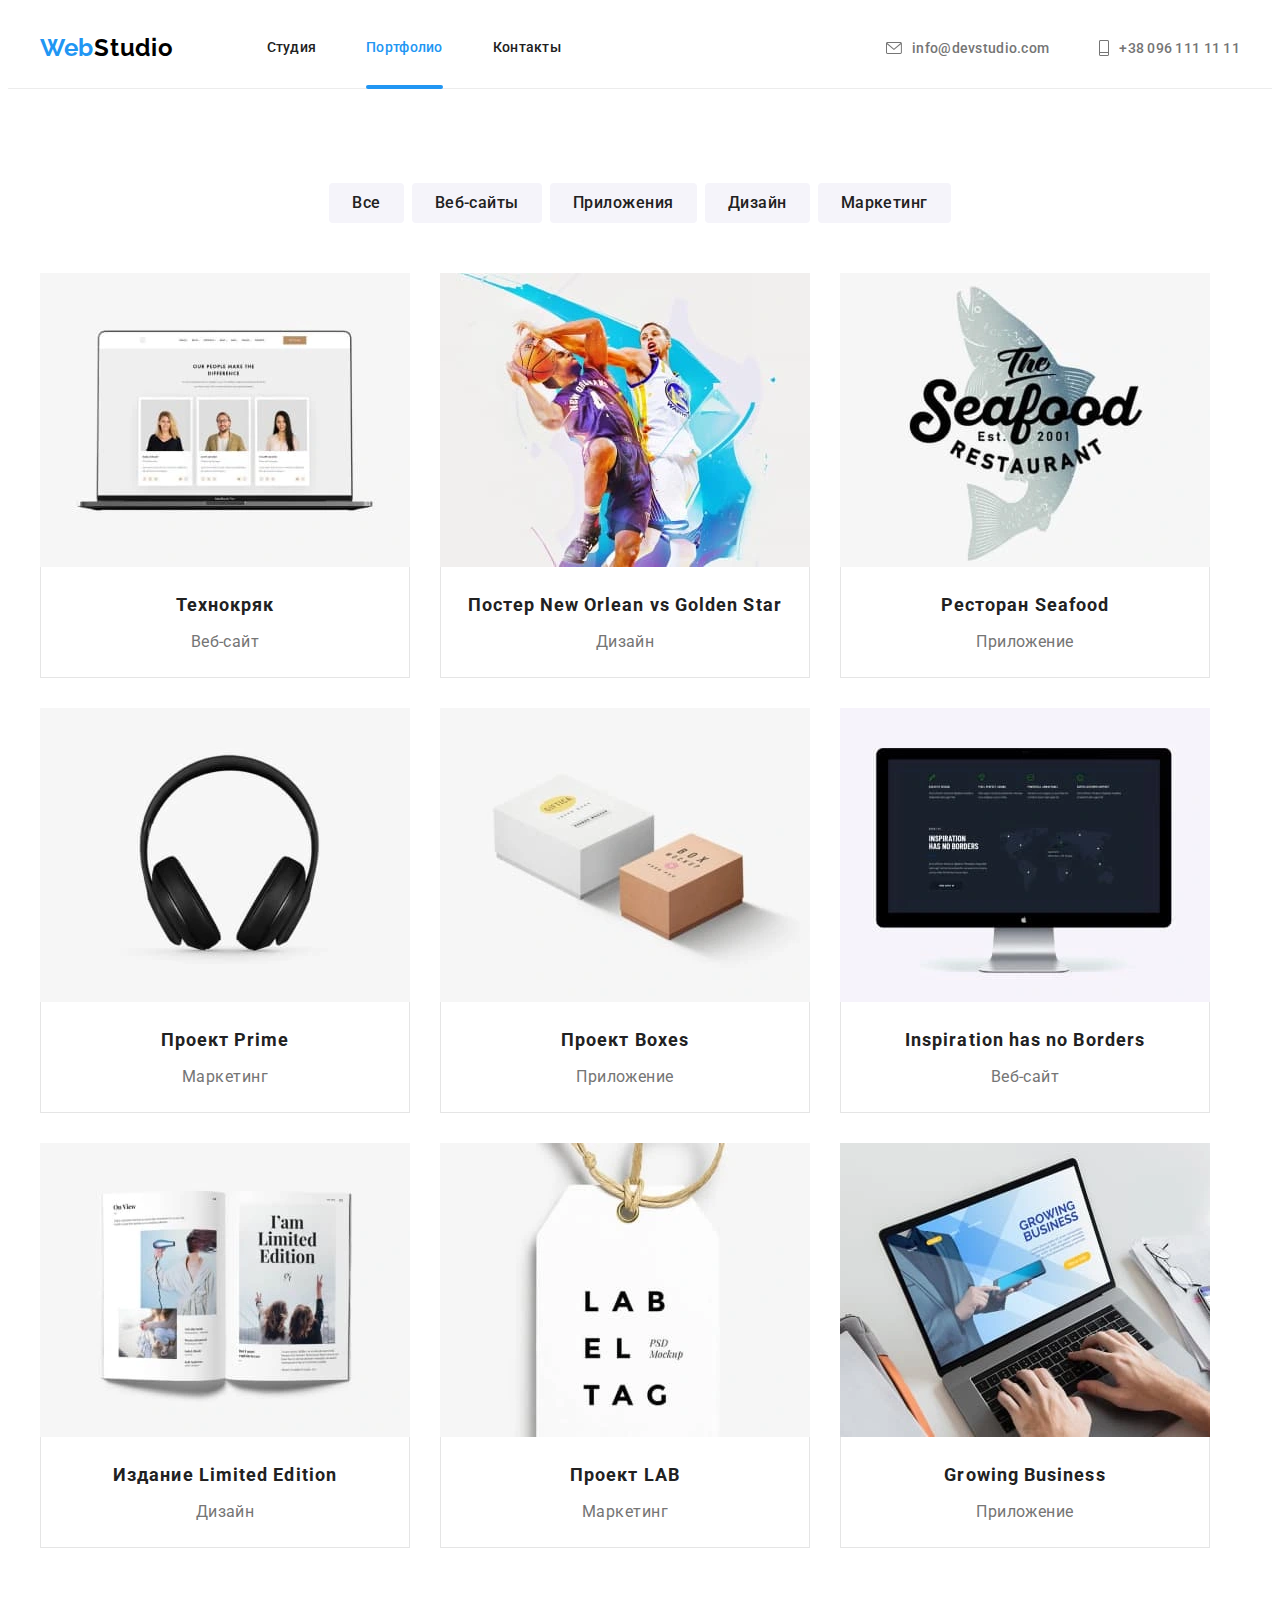
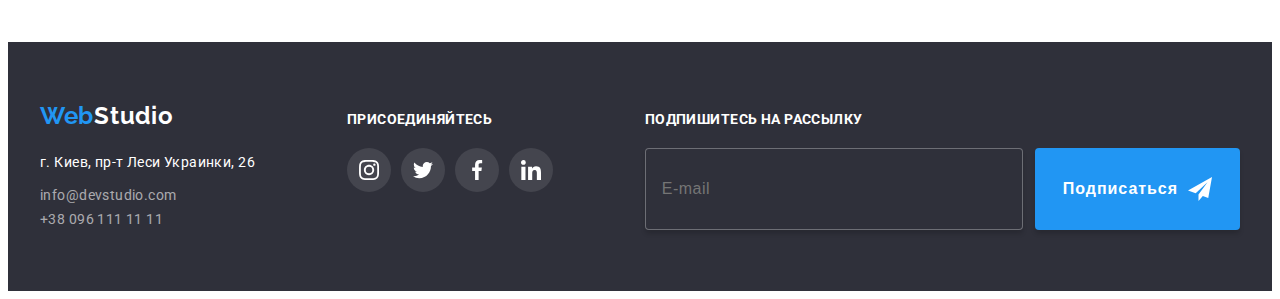
==== commit 7e28748e: "Update" ====
--- a/portfolio.html
+++ b/portfolio.html
@@ -24,11 +24,15 @@
     <header class="header">
       <div class="container header__container">
         <nav class="navigation">
-          <a class="logo" href="./index.html" lang="en"> Web<span class="logo__name">Studio</span></a>
+          <a class="logo" href="./index.html" lang="en">
+            Web<span class="logo__name">Studio</span></a
+          >
 
           <ul class="navigation-list">
             <li class="navigation-list__item">
-              <a class="navigation-list__link " href="./index.html">Студия</a>
+              <a class="navigation-list__link" href="./index.html"
+                >Студия</a
+              >
             </li>
             <li class="navigation-list__item">
               <a class="navigation-list__link navigation-list__link--activ" href="./portfolio.html">Портфолио</a>
@@ -58,7 +62,7 @@
         </ul>
       </div>
     </header>
-    <main>
+    <main сlass="main-container" >
       <section class="filtr">
         <div class="container filtr-container">
           <ul class="filtr-btn">
--- a/css/main.min.css
+++ b/css/main.min.css
@@ -1,2 +1,2 @@
-:root{--primary-text-color: #757575;--title-text-color: #212121;--accent-color: #2196f3;--indent: 30px;--items: 2;--anim: 250ms cubic-bezier(0.4, 0, 0.2, 1)}.visually-hidden{position:absolute;width:1px;height:1px;margin:-1px;border:0;padding:0;white-space:nowrap;-webkit-clip-path:inset(100%);clip-path:inset(100%);clip:rect(0 0 0 0);overflow:hidden}body{background-color:#ffffff;color:var(--primary-text-color);font-family:Roboto, sans-serif}img{display:block;width:100%}@media screen and (max-width: 1199px){.section{padding-top:60px;padding-bottom:60px}}@media screen and (min-width: 1200px){.section{padding-top:94px;padding-bottom:94px}}.container{padding-left:15px;padding-right:15px;margin:0 auto}@media screen and (min-width: 480px){.container{width:480px}}@media screen and (min-width: 768px){.container{width:768px}}@media screen and (min-width: 1200px){.container{width:1200px}}ul{list-style:none;margin:0}input{outline:0}.text{margin-top:0;margin-bottom:0;font-weight:400;font-size:14px;line-height:1.71;letter-spacing:0.03em;color:#757575}.container ul{padding:0}.no-padding{padding-top:0}@media screen and (max-width: 1199px){.no-padding{display:none}}.logo{display:block;color:var(--accent-color);font-family:Raleway, sans-serif;font-weight:700;font-size:26px;line-height:1.2;letter-spacing:0.03em;text-decoration:none}@media screen and (max-width: 767px){.logo{font-size:24px;line-height:1.38}}@media screen and (min-width: 768px){.logo{font-size:24px;line-height:1.18}}.logo__name{color:#000000}.logo-footer__name{color:#ffffff}.logo-footer{margin-bottom:20px}@media screen and (max-width: 767px){.contact{display:none}}@media screen and (min-width: 768px){.contact{display:block;padding:0}}@media screen and (min-width: 1200px){.contact{display:-webkit-box;display:-ms-flexbox;display:flex;margin-left:auto;padding:0}}@media screen and (min-width: 768px) and (max-width: 1199px){.contact__item:not(:last-child){margin-right:0;padding-bottom:10px}}@media screen and (min-width: 1200px){.contact__item:not(:last-child){margin-right:50px}}.contact__link{display:-webkit-box;display:-ms-flexbox;display:flex;-webkit-box-align:center;-ms-flex-align:center;align-items:center;padding-top:32px;padding-bottom:32px;color:var(--primary-text-color);font-weight:500;font-size:14px;line-height:16px;letter-spacing:0.02em;text-decoration:none;-webkit-transition:color var(--anim);transition:color var(--anim)}@media screen and (min-width: 768px) and (max-width: 1199px){.contact__link{padding:0px}}.contact__link:hover,.contact__link:focus{color:var(--accent-color)}.contact__mail{margin-right:10px;fill:currentColor}@media screen and (max-width: 1199px){.contact__mail{width:14px;height:10px}}.contact__phone{margin-right:10px;fill:currentColor}@media screen and (max-width: 1199px){.contact__phone{width:10px;height:14px}}.button-contract{width:200px;height:50px;background:#2196f3;-webkit-box-shadow:0px 4px 4px rgba(0,0,0,0.15);box-shadow:0px 4px 4px rgba(0,0,0,0.15);border-radius:4px;border:#2196f3;-webkit-box-shadow:0px 1px 3px rgba(0,0,0,0.12),0px 1px 1px rgba(0,0,0,0.14),0px 2px 1px rgba(0,0,0,0.2);box-shadow:0px 1px 3px rgba(0,0,0,0.12),0px 1px 1px rgba(0,0,0,0.14),0px 2px 1px rgba(0,0,0,0.2);font-weight:700;font-size:16px;line-height:1.88;letter-spacing:0.06em;color:#ffffff;cursor:pointer}.backdrop{position:fixed;top:0;left:0;width:100%;height:100%;background-color:rgba(0,0,0,0.2);z-index:10;-webkit-transition:opacity var(--anim),visibility var(--anim);transition:opacity var(--anim),visibility var(--anim)}.backdrop.is-hidden{opacity:0;pointer-events:none;visibility:hidden}.backdrop.is-hidden .modal-wrapper{-webkit-transform:scale(0.4);transform:scale(0.4);opacity:0}.backdrop.modal-wrapper{-webkit-transform:scale(1);transform:scale(1);opacity:1}.modal-wrapper{padding:40px;position:absolute;top:50%;left:50%;width:528px;background:#ffffff;-webkit-box-shadow:0px 1px 3px rgba(0,0,0,0.12),0px 1px 1px rgba(0,0,0,0.14),0px 2px 1px rgba(0,0,0,0.2);box-shadow:0px 1px 3px rgba(0,0,0,0.12),0px 1px 1px rgba(0,0,0,0.14),0px 2px 1px rgba(0,0,0,0.2);border-radius:4px;-webkit-transform:translate(-50%, -50%) scale(1);transform:translate(-50%, -50%) scale(1);-webkit-transition:opacity var(--anim),-webkit-transform var(--anim);transition:opacity var(--anim),-webkit-transform var(--anim);transition:transform var(--anim),opacity var(--anim);transition:transform var(--anim),opacity var(--anim),-webkit-transform var(--anim)}.icon-close{fill:currentColor}.contact-form{margin:0;text-align:start;width:448px}.contact-form__title{display:block;margin:0;padding-top:0;margin-bottom:12px;font-weight:700;font-size:20px;line-height:1.15;text-align:center;letter-spacing:0.03em;color:#212121}.modal-form{display:block}.modal-form__label{display:block;margin-bottom:10px}.modal-form__label:focus-within .modal-form-block__icons{color:#2196f3}.modal-form-block{display:block;position:relative;color:var(--title-text-color)}.modal-form-block__icons{position:absolute;top:50%;left:12px;color:var(--title-text-color);fill:currentColor;-webkit-transform:translateY(-50%);transform:translateY(-50%);-webkit-transition:color 250ms cubic-bezier(0.4, 0, 0.2, 1);transition:color 250ms cubic-bezier(0.4, 0, 0.2, 1)}.modal-form__name{display:inline-block;margin-bottom:4px;font-weight:400;font-size:12px;line-height:1.16;letter-spacing:0.01em;color:#757575}.modal-form-block__input{display:block;width:100%;height:40px;border:1px solid rgba(33,33,33,0.2);border-radius:4px;padding:11px 12px 11px 40px;outline:transparent;-webkit-transition:border-color 250ms cubic-bezier(0.4, 0, 0.2, 1);transition:border-color 250ms cubic-bezier(0.4, 0, 0.2, 1)}.modal-form-block__input:focus{border-color:#2196f3}textarea{display:block;width:100%;padding:12px 16px;height:120px;resize:none;border:1px solid rgba(33,33,33,0.2);border-radius:4px;margin-bottom:20px;outline:transparent;-webkit-transition:border-color 250ms cubic-bezier(0.4, 0, 0.2, 1);transition:border-color 250ms cubic-bezier(0.4, 0, 0.2, 1)}textarea:focus{border-color:#2196f3}textarea::-webkit-input-placeholder{font-weight:400;font-size:12px;line-height:1.16x;letter-spacing:0.01em;color:rgba(117,117,117,0.5)}textarea:-ms-input-placeholder{font-weight:400;font-size:12px;line-height:1.16x;letter-spacing:0.01em;color:rgba(117,117,117,0.5)}textarea::-ms-input-placeholder{font-weight:400;font-size:12px;line-height:1.16x;letter-spacing:0.01em;color:rgba(117,117,117,0.5)}textarea::placeholder{font-weight:400;font-size:12px;line-height:1.16x;letter-spacing:0.01em;color:rgba(117,117,117,0.5)}.modal-form-policy__term{font-weight:400;font-size:14px;line-height:1.71;letter-spacing:0.03em;color:#757575}.modal-form-policy__term-var{font-weight:400;font-size:14px;line-height:1.71;letter-spacing:0.03em;color:#2196f3;text-decoration:underline}.modal-form-send{text-align:center}.modal-form-policy{display:-webkit-box;display:-ms-flexbox;display:flex;-webkit-box-align:center;-ms-flex-align:center;align-items:center;-webkit-box-pack:center;-ms-flex-pack:center;justify-content:center;margin-bottom:30px}.modal-form-policy__mark{width:16px;height:15px;display:-webkit-box;display:-ms-flexbox;display:flex;-webkit-box-align:center;-ms-flex-align:center;align-items:center;-webkit-box-pack:center;-ms-flex-pack:center;justify-content:center;margin-right:7px;border-radius:2px;outline:2px solid #212121;outline-offset:-2px;-webkit-transition:opacity 250ms cubic-bezier(0.4, 0, 0.2, 1);transition:opacity 250ms cubic-bezier(0.4, 0, 0.2, 1);cursor:pointer}.checkbox:checked+.modal-form-policy__mark{background-color:var(--accent-color);outline:2px solid var(--accent-color)}.checkbox:hover+.modal-form-policy__mark,.checkbox:focus+.modal-form-policy__mark{outline:2px solid var(--accent-color);fill:#ffffff}.modal-form-policy__icons{opacity:0;-webkit-transition:opacity 250ms cubic-bezier(0.4, 0, 0.2, 1);transition:opacity 250ms cubic-bezier(0.4, 0, 0.2, 1)}.checkbox:checked+.modal-form-policy__mark .modal-form-policy__icons{opacity:1}.modal-btn{position:absolute;width:30px;height:30px;top:8px;right:8px;display:-webkit-box;display:-ms-flexbox;display:flex;-webkit-box-align:center;-ms-flex-align:center;align-items:center;-webkit-box-pack:center;-ms-flex-pack:center;justify-content:center;padding:0;background-color:transparent;border:1px solid rgba(0,0,0,0.1);border-radius:50%;cursor:pointer}.modal-btn:focus,.modal-btn:hover{color:#188ce8}.socials{display:-webkit-box;display:-ms-flexbox;display:flex;-webkit-box-pack:center;-ms-flex-pack:center;justify-content:center;-webkit-box-align:center;-ms-flex-align:center;align-items:center}.socials__link{display:-webkit-box;display:-ms-flexbox;display:flex;-webkit-box-align:center;-ms-flex-align:center;align-items:center;-webkit-box-pack:center;-ms-flex-pack:center;justify-content:center;width:44px;height:44px;background-color:#ffffff;border-radius:50%;-webkit-transition:background-color var(--anim);transition:background-color var(--anim)}.socials__link:hover,.socials__link:focus{background-color:#2196f3}.socials__items:not(:last-child){margin-right:10px}.socials__icons{fill:#afb1b8;-webkit-transition:fill var(--anim);transition:fill var(--anim)}.socials__link:hover .socials__icons,.socials__link:focus .socials__icons{fill:#ffffff}.mobile-menu{position:fixed;top:0;left:0;width:100%;height:100%;padding:48px 40px;display:-webkit-box;display:-ms-flexbox;display:flex;-webkit-box-orient:vertical;-webkit-box-direction:normal;-ms-flex-direction:column;flex-direction:column;background-color:#ffffff}.mobile-menu__item:not(:last-child){margin-bottom:32px}.mobile-menu__link:hover,.mobile-menu__link:focus{color:#2196F3}.mobile-menu__link{font-weight:500;font-size:40px;line-height:1.18;letter-spacing:0.02em;text-decoration:none;color:#212121}.mobile-menu__contacts{margin-top:auto;margin-bottom:64px}.tel-link{font-weight:500;font-size:34px;line-height:1.17;letter-spacing:0.02em;text-decoration:none;color:#2196f3}.mail-link{font-weight:500;font-size:24px;line-height:1.17;letter-spacing:0.02em;color:#757575}.mobile-socials{display:-webkit-box;display:-ms-flexbox;display:flex}.mobile-socials__link{font-weight:500;font-size:18px;line-height:1.22px;letter-spacing:0.02em;text-decoration:none;color:#2196f3}.mobile-socials__item:not(:last-child){margin-right:20px}.mobile-menu.is-hidden{opacity:0;pointer-events:none;visibility:hidden}@media screen and (max-width: 1199px){.filtr{margin-top:60px;padding-bottom:60px}}@media screen and (min-width: 1200px){.filtr{padding-top:94px;padding-bottom:94px}}.filtr-btn{margin-bottom:40px;display:-webkit-box;display:-ms-flexbox;display:flex;-ms-flex-wrap:wrap;flex-wrap:wrap}@media screen and (min-width: 768px){.filtr-btn{margin-bottom:30px;-webkit-box-pack:center;-ms-flex-pack:center;justify-content:center}}@media screen and (min-width: 1200px){.filtr-btn{margin-bottom:50px;-webkit-box-pack:center;-ms-flex-pack:center;justify-content:center}}@media screen and (max-width: 767px){.filtr-btn_item:nth-child(-n+2){margin-right:8px}.filtr-btn_item:nth-child(4){margin-right:8px}.filtr-btn_item:nth-child(-n+3){margin-bottom:15px}}@media screen and (min-width: 768px){.filtr-btn_item:not(:last-child){margin-right:8px}}.filtr-btn__button{border:1px solid transparent;display:inline-block;border-radius:4px;padding:6px 22px;color:var(--title-text-color);font-family:inherit;background-color:#f5f4fa;font-weight:500;font-size:16px;line-height:1.63;letter-spacing:0.03em;cursor:pointer;-webkit-transition:background-color var(--anim),color var(--anim);transition:background-color var(--anim),color var(--anim)}.filtr-btn__button:hover,.filtr-btn__button:focus{color:#ffffff;background-color:#2196f3;-webkit-box-shadow:0px 1px 1px rgba(0,0,0,0.12),0px 4px 4px rgba(0,0,0,0.06),1px 4px 6px rgba(0,0,0,0.16);box-shadow:0px 1px 1px rgba(0,0,0,0.12),0px 4px 4px rgba(0,0,0,0.06),1px 4px 6px rgba(0,0,0,0.16);text-shadow:0px 4px 4px rgba(0,0,0,0.25)}.filtr-list__link{text-decoration:none;display:inline-block;-webkit-transition:-webkit-box-shadow var(--anim);transition:-webkit-box-shadow var(--anim);transition:box-shadow var(--anim);transition:box-shadow var(--anim), -webkit-box-shadow var(--anim)}.filtr-list__link:hover,.filtr-list__link:focus{-webkit-box-shadow:0px 1px 1px rgba(0,0,0,0.12),0px 4px 4px rgba(0,0,0,0.06),1px 4px 6px rgba(0,0,0,0.16);box-shadow:0px 1px 1px rgba(0,0,0,0.12),0px 4px 4px rgba(0,0,0,0.06),1px 4px 6px rgba(0,0,0,0.16)}@media screen and (min-width: 768px) and (max-width: 1199px){.filtr-list__link{display:-webkit-box;display:-ms-flexbox;display:flex;-webkit-box-orient:vertical;-webkit-box-direction:normal;-ms-flex-direction:column;flex-direction:column}}.portfolio{border-right:1px solid #e5e5e5;border-bottom:1px solid #e5e5e5;border-left:1px solid #e5e5e5;padding-top:20px;padding-right:24px;padding-bottom:20px;padding-left:24px}@media screen and (min-width: 768px) and (max-width: 1199px){.portfolio{-webkit-box-flex:1;-ms-flex-positive:1;flex-grow:1}}.portfolio__title{margin-top:0;margin-bottom:4px;color:var(--title-text-color);font-weight:700;font-size:18px;line-height:2;letter-spacing:0.06em}@media screen and (min-width: 768px){.filtr-list{display:-webkit-box;display:-ms-flexbox;display:flex;-ms-flex-wrap:wrap;flex-wrap:wrap}}.filtr-list__item{display:block}@media screen and (max-width: 767px){.filtr-list__item:not(:last-child){margin-bottom:30px;max-width:100%}}@media screen and (min-width: 768px){.filtr-list__item{width:calc((100% - 30px) / 2)}.filtr-list__item:nth-child(2n+1){margin-right:30px}.filtr-list__item:last-child{margin-right:0}.filtr-list__item:nth-child(-n+8){margin-bottom:30px}}@media screen and (min-width: 1200px){.filtr-list__item{width:370px;margin-right:30px;margin-bottom:30px;position:relative;text-align:center}.filtr-list__item:nth-child(3n){margin-right:0}.filtr-list__item:nth-last-child(-n+3){margin-bottom:0}}.portfolio__text{margin:0;color:var(--primary-text-color);font-size:16px;line-height:1.88;letter-spacing:0.03em}.card-filtr{position:relative;overflow:hidden}.overlay{position:absolute;top:0;left:0;width:100%;height:100%;padding-top:63px;padding-bottom:63px;padding-left:24px;padding-right:24px;background-color:rgba(33,150,243,0.9);-webkit-transform:translateY(100%);transform:translateY(100%);-webkit-transition:-webkit-transform var(--anim);transition:-webkit-transform var(--anim);transition:transform var(--anim);transition:transform var(--anim), -webkit-transform var(--anim)}.overlay__text{margin:0;padding:0;font-size:18px;line-height:1.56;letter-spacing:0.03em;color:#ffffff}.filtr-list__link:hover .overlay,.filtr-list__link:focus .overlay{-webkit-transform:translateY(0);transform:translateY(0)}.header__container{display:-webkit-box;display:-ms-flexbox;display:flex;-webkit-box-align:center;-ms-flex-align:center;align-items:center}@media screen and (min-width: 768px) and (max-width: 1199px){.header__container{-webkit-box-pack:justify;-ms-flex-pack:justify;justify-content:space-between}}.header{position:fixed;z-index:20;width:100%;background-color:#fff;border-bottom:1px solid #ececec}.navigation{display:-webkit-box;display:-ms-flexbox;display:flex;-webkit-box-align:center;-ms-flex-align:center;align-items:center}@media screen and (max-width: 767px){.navigation-list{display:none}}@media screen and (min-width: 768px){.navigation-list{display:-webkit-box;display:-ms-flexbox;display:flex;margin:0;padding:0;margin-left:88px}}@media screen and (min-width: 1200px){.navigation-list{display:-webkit-box;display:-ms-flexbox;display:flex;margin:0;padding:0;margin-left:93px}}.navigation-list__item:not(:last-child){margin-right:50px}.navigation-list__link{display:block;padding-top:32px;padding-bottom:32px;color:var(--title-text-color);font-weight:500;font-size:14px;line-height:1.14;letter-spacing:0.02em;text-decoration:none;-webkit-transition:color var(--anim);transition:color var(--anim)}.navigation-list__link:hover,.navigation-list__link:focus{color:var(--accent-color)}.navigation-list__link--activ{position:relative;color:#2196f3}.navigation-list__link--activ::after{bottom:0;left:0;position:absolute;content:'';display:block;width:100%;height:4px;background-color:#2196f3;border-radius:2px;bottom:-1px}.hero{max-height:600px;max-width:1600px;margin-right:auto;margin-left:auto;background-color:#2f303a;text-align:center;padding-top:200px;padding-bottom:200px;background-size:cover;background-position:center top;background-repeat:no-repeat}@media screen and (max-width: 767px){.hero{background-image:-webkit-gradient(linear, left top, left bottom, from(rgba(47,48,58,0.4)), to(rgba(47,48,58,0.4))),url(../images/Header-480.webp);background-image:linear-gradient(rgba(47,48,58,0.4), rgba(47,48,58,0.4)),url(../images/Header-480.webp)}}@media screen and (min-width: 768px){.hero{background-image:-webkit-gradient(linear, left top, left bottom, from(rgba(47,48,58,0.4)), to(rgba(47,48,58,0.4))),url(../images/Header-768.webp);background-image:linear-gradient(rgba(47,48,58,0.4), rgba(47,48,58,0.4)),url(../images/Header-768.webp)}}@media screen and (min-width: 1200px){.hero{background-image:-webkit-gradient(linear, left top, left bottom, from(rgba(47,48,58,0.4)), to(rgba(47,48,58,0.4))),url(../images/Img-1600.webp);background-image:linear-gradient(rgba(47,48,58,0.4), rgba(47,48,58,0.4)),url(../images/Img-1600.webp)}}.hero__title{margin-top:0;margin-bottom:30px;margin-left:auto;margin-right:auto;width:696px;color:#ffffff;font-weight:900;letter-spacing:0.06em;text-transform:uppercase}@media screen and (max-width: 1199px){.hero__title{font-size:26px;line-height:1.62;width:360px}}@media screen and (min-width: 1200px){.hero__title{font-size:44px;line-height:1.36}}.hero__button{border:1px solid transparent;display:inline-block;border-radius:4px;padding:10px 32px;color:#ffffff;background-color:var(--accent-color);font-family:inherit;font-weight:700;font-size:16px;line-height:1.88;letter-spacing:0.06em;cursor:pointer;-webkit-transition:background-color var(--anim);transition:background-color var(--anim)}.hero__button:hover,.hero__button:focus{background-color:#188ce8}.feature-list{margin-top:0}@media screen and (min-width: 768px){.feature-list{display:-webkit-box;display:-ms-flexbox;display:flex;-ms-flex-wrap:wrap;flex-wrap:wrap}}.feature-list__title{margin-top:0;margin-bottom:10px;color:var(--title-text-color);font-weight:700;font-size:14px;line-height:1.14;letter-spacing:0.03em;text-transform:uppercase}@media screen and (max-width: 767px){.feature-list__title{text-align:center}}.feature-list__item{width:100%}@media screen and (min-width: 768px){.feature-list__item{width:calc((100% - 30px) / 2)}.feature-list__item:nth-child(2n+1){margin-right:30px}}@media screen and (min-width: 1200px){.feature-list__item{width:calc((100% - 3 * 30px) / 4)}.feature-list__item:not(:last-child){margin-right:30px}}.feature-list__item::before{content:'';display:block;height:120px;margin-bottom:30px;background-size:center;background-repeat:no-repeat;background-position:center;background-color:#f5f4fa}.icon-antena::before{background-image:url(../images/icons/antenna.svg)}.icon-clock::before{background-image:url(../images/icons/clock.svg)}.icon-diagram::before{background-image:url(../images/icons/diagram.svg)}.icon-astronaut::before{background-image:url(../images/icons/astronaut.svg)}.activity-list{display:-webkit-box;display:-ms-flexbox;display:flex}.activity__title{margin-top:0;margin-bottom:50px;color:var(--title-text-color);font-weight:700;font-size:36px;line-height:1.17;text-align:center;letter-spacing:0.03em}.activity-list__item{display:-webkit-box;display:-ms-flexbox;display:flex;position:relative}.activity-list__item:not(:last-child){margin-right:30px}.activity-list__text{display:-webkit-box;display:-ms-flexbox;display:flex;-webkit-box-pack:center;-ms-flex-pack:center;justify-content:center;-webkit-box-align:center;-ms-flex-align:center;align-items:center;position:absolute;bottom:0;left:0;margin:0;width:100%;height:70px;font-size:14px;line-height:1.14;letter-spacing:0.03em;text-transform:uppercase;color:#ffffff;background-color:rgba(47,48,58,0.8)}.command-group{background-color:#f5f4fa}.our-command{padding-top:30px;padding-bottom:30px}.command__title{margin-top:0;margin-bottom:50px;color:var(--title-text-color);font-weight:700;font-size:36px;line-height:1.17;text-align:center;letter-spacing:0.03em}@media screen and (min-width: 768px){.command-list{display:-webkit-box;display:-ms-flexbox;display:flex;-ms-flex-wrap:wrap;flex-wrap:wrap}}.command-list__item{background:#ffffff;-webkit-box-shadow:0px 4px 4px rgba(0,0,0,0.15);box-shadow:0px 4px 4px rgba(0,0,0,0.15);border-radius:0px 0px 4px 4px}@media screen and (max-width: 767px){.command-list__item:not(:last-child){margin-bottom:30px}}@media screen and (min-width: 768px) and (max-width: 1199px){.command-list__item{width:calc((100% - 30px) / 2)}.command-list__item:nth-child(2n+1){margin-right:30px}.command-list__item:nth-child(-n+2){margin-bottom:30px}}@media screen and (min-width: 1200px){.command-list__item{width:calc((100% - 3 * 30px) / 4);margin-bottom:0}.command-list__item:not(:last-child){margin-right:30px}}.our-command__title{margin-top:0;margin-bottom:10px;color:var(--title-text-color);font-weight:500;font-size:16px;line-height:1.19;text-align:center;letter-spacing:0.03em}.our-command__text{font-weight:400;font-size:16px;line-height:1.19;text-align:center;letter-spacing:0.03em;margin-bottom:16px}.clients-title{margin-top:0;margin-bottom:50px;text-align:center;font-size:36px;line-height:1.17;letter-spacing:0.03em;color:#212121}@media screen and (max-width: 1199px){.clients-title{font-size:28px}}.clients-list{display:-webkit-box;display:-ms-flexbox;display:flex;-ms-flex-wrap:wrap;flex-wrap:wrap;-webkit-box-pack:center;-ms-flex-pack:center;justify-content:center}.client-item{height:92px}@media screen and (max-width: 767px){.client-item{width:calc((100% - 30px) / 2)}.client-item:nth-child(2n+1){margin-right:30px}.client-item:nth-child(-n+4){margin-bottom:30px}}@media screen and (min-width: 768px) and (max-width: 1199px){.client-item{width:calc((100% - 60px) / 3)}.client-item:nth-child(odd){margin-right:0}.client-item:not(:nth-child(3n)){margin-right:30px}.client-item:nth-child(-n+3){margin-bottom:30px}}@media screen and (min-width: 1200px){.client-item{width:calc((100% - 5 * 30px) / 6)}.client-item:not(:last-child){margin-right:30px}}.clients-link{display:-webkit-box;display:-ms-flexbox;display:flex;width:100%;height:100%;-webkit-box-align:center;-ms-flex-align:center;align-items:center;-webkit-box-pack:center;-ms-flex-pack:center;justify-content:center;color:#afb1b8;border:1px solid #afb1b8;border-radius:4px;-webkit-transition:color var(--anim),border var(--anim),-webkit-box-shadow var(--anim);transition:color var(--anim),border var(--anim),-webkit-box-shadow var(--anim);transition:color var(--anim),border var(--anim),box-shadow var(--anim);transition:color var(--anim),border var(--anim),box-shadow var(--anim),-webkit-box-shadow var(--anim)}.clients-link:hover,.clients-link:focus{color:#2196f3;border:1px solid #2196f3;-webkit-box-shadow:0px 4px 4px rgba(0,0,0,0.25);box-shadow:0px 4px 4px rgba(0,0,0,0.25)}.client-icons{fill:currentColor}.address{margin-bottom:9px;color:#ffffff;font-style:normal;font-size:14px;line-height:1.71;letter-spacing:0.03em}@media screen and (min-width: 768px){.footer__container{display:-webkit-box;display:-ms-flexbox;display:flex;-ms-flex-wrap:wrap;flex-wrap:wrap;-webkit-box-pack:center;-ms-flex-pack:center;justify-content:center;-webkit-box-align:baseline;-ms-flex-align:baseline;align-items:baseline}}@media screen and (min-width: 1200px){.footer__container{display:-webkit-box;display:-ms-flexbox;display:flex;-webkit-box-align:baseline;-ms-flex-align:baseline;align-items:baseline}}.footer-list_link{color:rgba(255,255,255,0.6);font-size:14px;line-height:1.71;letter-spacing:0.03em;text-decoration:none;-webkit-transition:color var(--anim);transition:color var(--anim)}.footer-list_link:hover,.footer-list_link:focus{color:var(--accent-color)}.footer-item:nth-last-child(2){margin-bottom:9px}.footer{background-color:#2f303a;padding-top:60px;padding-bottom:60px}@media screen and (max-width: 767px){.footer-contact{text-align:center;margin-bottom:60px}}@media screen and (min-width: 768px) and (max-width: 1199px){.footer-contact{margin-right:165px;margin-bottom:60px;text-align:center}}@media screen and (min-width: 1200px){.footer-contact{margin-right:auto;text-align:start}}@media screen and (max-width: 767px){.join{text-align:center;margin-bottom:60px}}@media screen and (min-width: 768px){.join{text-align:center}}@media screen and (min-width: 1200px){.join{margin-right:auto;text-align:start}}.join-title{margin-top:0;margin-bottom:20px;font-weight:700;font-size:14px;line-height:1.14;letter-spacing:0.03em;text-transform:uppercase;color:#ffffff}.join-list{display:-webkit-box;display:-ms-flexbox;display:flex;-webkit-box-align:center;-ms-flex-align:center;align-items:center}@media screen and (max-width: 767px){.join-list{-webkit-box-pack:center;-ms-flex-pack:center;justify-content:center}}.join-link{display:-webkit-box;display:-ms-flexbox;display:flex;-webkit-box-align:center;-ms-flex-align:center;align-items:center;-webkit-box-pack:center;-ms-flex-pack:center;justify-content:center;width:44px;height:44px;background-color:rgba(255,255,255,0.1);border-radius:50%;-webkit-transition:background-color var(--anim);transition:background-color var(--anim)}.join-link:hover,.join-link:focus{background-color:#2196f3}.join-item:not(:last-child){margin-right:10px}.join-icons{fill:#ffffff}.mail-blank{margin:0;padding:0}@media screen and (max-width: 1199px){.mail-blank{text-align:center}}.mail-blank__title{display:block;margin:0;margin-bottom:20px;font-weight:700;font-size:14px;line-height:1.14;letter-spacing:0.03em;text-transform:uppercase;color:#ffffff}@media screen and (max-width: 1199px){.mail-blank__title{text-align:center}}@media screen and (min-width: 1200px){.mail-form{display:-webkit-box;display:-ms-flexbox;display:flex}}.mail-form__name{padding-top:15px;padding-bottom:15px;padding-left:16px;font-weight:400;font-size:16px;line-height:1.25;letter-spacing:0.03em;width:358px;height:50px;border:1px solid rgba(255,255,255,0.3);-webkit-box-shadow:0px 4px 4px rgba(0,0,0,0.15);box-shadow:0px 4px 4px rgba(0,0,0,0.15);border-radius:4px;background-color:#2f303a;color:rgba(255,255,255,0.6);-webkit-transition:border 250ms cubic-bezier(0.4, 0, 0.2, 1);transition:border 250ms cubic-bezier(0.4, 0, 0.2, 1)}@media screen and (max-width: 767px){.mail-form__name{width:100%;-webkit-box-pack:center;-ms-flex-pack:center;justify-content:center;margin-bottom:20px}}@media screen and (min-width: 768px) and (max-width: 1199px){.mail-form__name{display:block;width:450px;margin-left:auto;margin-right:auto;margin-bottom:20px}}@media screen and (min-width: 1200px){.mail-form__name{margin-right:12px}}.mail-button{padding:10px 28px;background:#2196f3;border-color:#2196f3;-webkit-box-shadow:0px 4px 4px rgba(0,0,0,0.15);box-shadow:0px 4px 4px rgba(0,0,0,0.15);border-radius:4px;border:0px;cursor:pointer}.mail-button__telegram{display:-webkit-box;display:-ms-flexbox;display:flex;-webkit-box-align:center;-ms-flex-align:center;align-items:center;-webkit-box-pack:center;-ms-flex-pack:center;justify-content:center;color:#ffffff;font-weight:700;font-size:16px;line-height:1.87;letter-spacing:0.06em}.mail-button__icon{fill:currentColor;margin-left:10px}
+:root{--primary-text-color: #757575;--title-text-color: #212121;--accent-color: #2196f3;--indent: 30px;--items: 2;--anim: 250ms cubic-bezier(0.4, 0, 0.2, 1)}.visually-hidden{position:absolute;width:1px;height:1px;margin:-1px;border:0;padding:0;white-space:nowrap;-webkit-clip-path:inset(100%);clip-path:inset(100%);clip:rect(0 0 0 0);overflow:hidden}body{background-color:#ffffff;color:var(--primary-text-color);font-family:Roboto, sans-serif}img{display:block;width:100%}@media screen and (max-width: 1199px){.section{padding-top:60px;padding-bottom:60px}}@media screen and (min-width: 1200px){.section{padding-top:94px;padding-bottom:94px}}.container{padding-left:15px;padding-right:15px;margin:0 auto}@media screen and (min-width: 480px){.container{width:480px}}@media screen and (min-width: 768px){.container{width:768px}}@media screen and (min-width: 1200px){.container{width:1200px}}ul{list-style:none;margin:0}input{outline:0}.text{margin-top:0;margin-bottom:0;font-weight:400;font-size:14px;line-height:1.71;letter-spacing:0.03em;color:#757575}.container ul{padding:0}.no-padding{padding-top:0}@media screen and (max-width: 1199px){.no-padding{display:none}}.logo{display:block;color:var(--accent-color);font-family:Raleway, sans-serif;font-weight:700;font-size:26px;line-height:1.2;letter-spacing:0.03em;text-decoration:none}@media screen and (max-width: 767px){.logo{font-size:24px;line-height:1.38}}@media screen and (min-width: 768px){.logo{font-size:24px;line-height:1.18}}.logo__name{color:#000000}.logo-footer__name{color:#ffffff}.logo-footer{margin-bottom:20px}@media screen and (max-width: 767px){.contact{display:none}}@media screen and (min-width: 768px){.contact{display:block;padding:0}}@media screen and (min-width: 1200px){.contact{display:-webkit-box;display:-ms-flexbox;display:flex;margin-left:auto;padding:0}}@media screen and (min-width: 768px) and (max-width: 1199px){.contact__item:not(:last-child){margin-right:0;padding-bottom:10px}}@media screen and (min-width: 1200px){.contact__item:not(:last-child){margin-right:50px}}.contact__link{display:-webkit-box;display:-ms-flexbox;display:flex;-webkit-box-align:center;-ms-flex-align:center;align-items:center;padding-top:32px;padding-bottom:32px;color:var(--primary-text-color);font-weight:500;font-size:14px;line-height:16px;letter-spacing:0.02em;text-decoration:none;-webkit-transition:color var(--anim);transition:color var(--anim)}@media screen and (min-width: 768px) and (max-width: 1199px){.contact__link{padding:0px}}.contact__link:hover,.contact__link:focus{color:var(--accent-color)}.contact__mail{margin-right:10px;fill:currentColor}@media screen and (max-width: 1199px){.contact__mail{width:14px;height:10px}}.contact__phone{margin-right:10px;fill:currentColor}@media screen and (max-width: 1199px){.contact__phone{width:10px;height:14px}}.button-contract{width:200px;height:50px;background:#2196f3;-webkit-box-shadow:0px 4px 4px rgba(0,0,0,0.15);box-shadow:0px 4px 4px rgba(0,0,0,0.15);border-radius:4px;border:#2196f3;-webkit-box-shadow:0px 1px 3px rgba(0,0,0,0.12),0px 1px 1px rgba(0,0,0,0.14),0px 2px 1px rgba(0,0,0,0.2);box-shadow:0px 1px 3px rgba(0,0,0,0.12),0px 1px 1px rgba(0,0,0,0.14),0px 2px 1px rgba(0,0,0,0.2);font-weight:700;font-size:16px;line-height:1.88;letter-spacing:0.06em;color:#ffffff;cursor:pointer}.backdrop{position:fixed;top:0;left:0;width:100%;height:100%;background-color:rgba(0,0,0,0.2);z-index:10;-webkit-transition:opacity var(--anim),visibility var(--anim);transition:opacity var(--anim),visibility var(--anim)}.backdrop.is-hidden{opacity:0;pointer-events:none;visibility:hidden}.backdrop.is-hidden .modal-wrapper{-webkit-transform:scale(0.4);transform:scale(0.4);opacity:0}.backdrop.modal-wrapper{-webkit-transform:scale(1);transform:scale(1);opacity:1}.modal-wrapper{padding:40px;position:absolute;top:50%;left:50%;width:528px;background:#ffffff;-webkit-box-shadow:0px 1px 3px rgba(0,0,0,0.12),0px 1px 1px rgba(0,0,0,0.14),0px 2px 1px rgba(0,0,0,0.2);box-shadow:0px 1px 3px rgba(0,0,0,0.12),0px 1px 1px rgba(0,0,0,0.14),0px 2px 1px rgba(0,0,0,0.2);border-radius:4px;-webkit-transform:translate(-50%, -50%) scale(1);transform:translate(-50%, -50%) scale(1);-webkit-transition:opacity var(--anim),-webkit-transform var(--anim);transition:opacity var(--anim),-webkit-transform var(--anim);transition:transform var(--anim),opacity var(--anim);transition:transform var(--anim),opacity var(--anim),-webkit-transform var(--anim)}@media screen and (max-width: 1199px){.modal-wrapper{width:450px}}.icon-close{fill:currentColor}.contact-form{margin:0;text-align:start;width:448px}@media screen and (max-width: 1199px){.contact-form{width:370px}}.contact-form__title{display:block;margin:0;padding-top:0;margin-bottom:12px;font-weight:700;font-size:20px;line-height:1.15;text-align:center;letter-spacing:0.03em;color:#212121}.modal-form{display:block}.modal-form__label{display:block;margin-bottom:10px}.modal-form__label:focus-within .modal-form-block__icons{color:#2196f3}.modal-form-block{display:block;position:relative;color:var(--title-text-color)}.modal-form-block__icons{position:absolute;top:50%;left:12px;color:var(--title-text-color);fill:currentColor;-webkit-transform:translateY(-50%);transform:translateY(-50%);-webkit-transition:color 250ms cubic-bezier(0.4, 0, 0.2, 1);transition:color 250ms cubic-bezier(0.4, 0, 0.2, 1)}.modal-form__name{display:inline-block;margin-bottom:4px;font-weight:400;font-size:12px;line-height:1.16;letter-spacing:0.01em;color:#757575}.modal-form-block__input{display:block;width:100%;height:40px;border:1px solid rgba(33,33,33,0.2);border-radius:4px;padding:11px 12px 11px 40px;outline:transparent;-webkit-transition:border-color 250ms cubic-bezier(0.4, 0, 0.2, 1);transition:border-color 250ms cubic-bezier(0.4, 0, 0.2, 1)}.modal-form-block__input:focus{border-color:#2196f3}textarea{display:block;width:100%;padding:12px 16px;height:120px;resize:none;border:1px solid rgba(33,33,33,0.2);border-radius:4px;margin-bottom:20px;outline:transparent;-webkit-transition:border-color 250ms cubic-bezier(0.4, 0, 0.2, 1);transition:border-color 250ms cubic-bezier(0.4, 0, 0.2, 1)}textarea:focus{border-color:#2196f3}textarea::-webkit-input-placeholder{font-weight:400;font-size:12px;line-height:1.16x;letter-spacing:0.01em;color:rgba(117,117,117,0.5)}textarea:-ms-input-placeholder{font-weight:400;font-size:12px;line-height:1.16x;letter-spacing:0.01em;color:rgba(117,117,117,0.5)}textarea::-ms-input-placeholder{font-weight:400;font-size:12px;line-height:1.16x;letter-spacing:0.01em;color:rgba(117,117,117,0.5)}textarea::placeholder{font-weight:400;font-size:12px;line-height:1.16x;letter-spacing:0.01em;color:rgba(117,117,117,0.5)}.modal-form-policy__term{font-weight:400;font-size:14px;line-height:1.71;letter-spacing:0.03em;color:#757575}@media screen and (max-width: 1199px){.modal-form-policy__term{font-size:12px;line-height:1.17}}.modal-form-policy__term-var{font-weight:400;font-size:14px;line-height:1.71;letter-spacing:0.03em;color:#2196f3;text-decoration:underline}@media screen and (max-width: 1199px){.modal-form-policy__term-var{font-size:12px;line-height:1.17}}.modal-form-send{text-align:center}.modal-form-policy{display:-webkit-box;display:-ms-flexbox;display:flex;-webkit-box-align:center;-ms-flex-align:center;align-items:center;-webkit-box-pack:center;-ms-flex-pack:center;justify-content:center;margin-bottom:30px}.modal-form-policy__mark{width:16px;height:15px;display:-webkit-box;display:-ms-flexbox;display:flex;-webkit-box-align:center;-ms-flex-align:center;align-items:center;-webkit-box-pack:center;-ms-flex-pack:center;justify-content:center;margin-right:7px;border-radius:2px;outline:2px solid #212121;outline-offset:-2px;-webkit-transition:opacity 250ms cubic-bezier(0.4, 0, 0.2, 1);transition:opacity 250ms cubic-bezier(0.4, 0, 0.2, 1);cursor:pointer}.checkbox:checked+.modal-form-policy__mark{background-color:var(--accent-color);outline:2px solid var(--accent-color)}.checkbox:hover+.modal-form-policy__mark,.checkbox:focus+.modal-form-policy__mark{outline:2px solid var(--accent-color);fill:#ffffff}.modal-form-policy__icons{opacity:0;-webkit-transition:opacity 250ms cubic-bezier(0.4, 0, 0.2, 1);transition:opacity 250ms cubic-bezier(0.4, 0, 0.2, 1)}.checkbox:checked+.modal-form-policy__mark .modal-form-policy__icons{opacity:1}.modal-btn{position:absolute;width:30px;height:30px;top:8px;right:8px;display:-webkit-box;display:-ms-flexbox;display:flex;-webkit-box-align:center;-ms-flex-align:center;align-items:center;-webkit-box-pack:center;-ms-flex-pack:center;justify-content:center;padding:0;background-color:transparent;border:1px solid rgba(0,0,0,0.1);border-radius:50%;cursor:pointer}.modal-btn:focus,.modal-btn:hover{color:#188ce8}.socials{display:-webkit-box;display:-ms-flexbox;display:flex;-webkit-box-pack:center;-ms-flex-pack:center;justify-content:center;-webkit-box-align:center;-ms-flex-align:center;align-items:center}.socials__link{display:-webkit-box;display:-ms-flexbox;display:flex;-webkit-box-align:center;-ms-flex-align:center;align-items:center;-webkit-box-pack:center;-ms-flex-pack:center;justify-content:center;width:44px;height:44px;background-color:#ffffff;border-radius:50%;-webkit-transition:background-color var(--anim);transition:background-color var(--anim)}.socials__link:hover,.socials__link:focus{background-color:#2196f3}.socials__items:not(:last-child){margin-right:10px}.socials__icons{fill:#afb1b8;-webkit-transition:fill var(--anim);transition:fill var(--anim)}.socials__link:hover .socials__icons,.socials__link:focus .socials__icons{fill:#ffffff}.mobile-menu{position:fixed;top:0;left:0;width:100%;height:100%;padding:48px 40px;display:-webkit-box;display:-ms-flexbox;display:flex;-webkit-box-orient:vertical;-webkit-box-direction:normal;-ms-flex-direction:column;flex-direction:column;background-color:#ffffff}.mobile-menu__item:not(:last-child){margin-bottom:32px}.mobile-menu__link:hover,.mobile-menu__link:focus{color:#2196F3}.mobile-menu__link{font-weight:500;font-size:40px;line-height:1.18;letter-spacing:0.02em;text-decoration:none;color:#212121}.mobile-menu__contacts{margin-top:auto;margin-bottom:64px}.tel-link{font-weight:500;font-size:34px;line-height:1.17;letter-spacing:0.02em;text-decoration:none;color:#2196f3}.mail-link{font-weight:500;font-size:24px;line-height:1.17;letter-spacing:0.02em;color:#757575}.mobile-socials{display:-webkit-box;display:-ms-flexbox;display:flex}.mobile-socials__link{font-weight:500;font-size:18px;line-height:1.22px;letter-spacing:0.02em;text-decoration:none;color:#2196f3}.mobile-socials__item:not(:last-child){margin-right:20px}.mobile__button{display:-webkit-box;display:-ms-flexbox;display:flex;padding:0;margin-top:10px;margin-bottom:10px;width:40px;height:40px;background-color:#ffffff;border:0;margin-left:auto;cursor:pointer;fill:currentColor}.mobile__button:focus,.mobile__button:hover{color:#188ce8}.mobile-btn{position:absolute;width:40px;height:40px;top:10px;right:15px;display:-webkit-box;display:-ms-flexbox;display:flex;-webkit-box-align:center;-ms-flex-align:center;align-items:center;-webkit-box-pack:center;-ms-flex-pack:center;justify-content:center;padding:0;background-color:transparent;border:1px solid #ffffff;border-radius:50%;cursor:pointer;fill:currentColor}.mobile-btn:focus,.mobile-btn:hover{color:#188ce8}.backdrop{position:fixed;top:0;left:0;width:100%;height:100%;background-color:rgba(0,0,0,0.2);z-index:10;-webkit-transition:opacity var(--anim),visibility var(--anim);transition:opacity var(--anim),visibility var(--anim)}.mobile-menu.is-hidden{opacity:0;pointer-events:none;visibility:hidden}.mobile-menu.is-hidden .moby{-webkit-transform:scale(0.4);transform:scale(0.4);opacity:0}.mobile-menu.moby{-webkit-transform:scale(1);transform:scale(1);opacity:1}@media screen and (max-width: 1199px){.filtr{margin-top:60px;padding-bottom:60px}}@media screen and (min-width: 1200px){.filtr{padding-top:94px;padding-bottom:94px}}.filtr-btn{margin-bottom:40px;display:-webkit-box;display:-ms-flexbox;display:flex;-ms-flex-wrap:wrap;flex-wrap:wrap}@media screen and (min-width: 768px){.filtr-btn{margin-bottom:30px;-webkit-box-pack:center;-ms-flex-pack:center;justify-content:center}}@media screen and (min-width: 1200px){.filtr-btn{margin-bottom:50px;-webkit-box-pack:center;-ms-flex-pack:center;justify-content:center}}@media screen and (max-width: 767px){.filtr-btn_item:nth-child(-n+2){margin-right:8px}.filtr-btn_item:nth-child(4){margin-right:8px}.filtr-btn_item:nth-child(-n+3){margin-bottom:15px}}@media screen and (min-width: 768px){.filtr-btn_item:not(:last-child){margin-right:8px}}.filtr-btn__button{border:1px solid transparent;display:inline-block;border-radius:4px;padding:6px 22px;color:var(--title-text-color);font-family:inherit;background-color:#f5f4fa;font-weight:500;font-size:16px;line-height:1.63;letter-spacing:0.03em;cursor:pointer;-webkit-transition:background-color var(--anim),color var(--anim);transition:background-color var(--anim),color var(--anim)}.filtr-btn__button:hover,.filtr-btn__button:focus{color:#ffffff;background-color:#2196f3;-webkit-box-shadow:0px 1px 1px rgba(0,0,0,0.12),0px 4px 4px rgba(0,0,0,0.06),1px 4px 6px rgba(0,0,0,0.16);box-shadow:0px 1px 1px rgba(0,0,0,0.12),0px 4px 4px rgba(0,0,0,0.06),1px 4px 6px rgba(0,0,0,0.16);text-shadow:0px 4px 4px rgba(0,0,0,0.25)}.filtr-list__link{text-decoration:none;display:inline-block;-webkit-transition:-webkit-box-shadow var(--anim);transition:-webkit-box-shadow var(--anim);transition:box-shadow var(--anim);transition:box-shadow var(--anim), -webkit-box-shadow var(--anim)}.filtr-list__link:hover,.filtr-list__link:focus{-webkit-box-shadow:0px 1px 1px rgba(0,0,0,0.12),0px 4px 4px rgba(0,0,0,0.06),1px 4px 6px rgba(0,0,0,0.16);box-shadow:0px 1px 1px rgba(0,0,0,0.12),0px 4px 4px rgba(0,0,0,0.06),1px 4px 6px rgba(0,0,0,0.16)}@media screen and (min-width: 768px) and (max-width: 1199px){.filtr-list__link{display:-webkit-box;display:-ms-flexbox;display:flex;-webkit-box-orient:vertical;-webkit-box-direction:normal;-ms-flex-direction:column;flex-direction:column;height:100%}}.portfolio{border-right:1px solid #e5e5e5;border-bottom:1px solid #e5e5e5;border-left:1px solid #e5e5e5;padding-top:20px;padding-right:24px;padding-bottom:20px;padding-left:24px}@media screen and (min-width: 768px) and (max-width: 1199px){.portfolio{-webkit-box-flex:1;-ms-flex-positive:1;flex-grow:1}}.portfolio__title{margin-top:0;margin-bottom:4px;color:var(--title-text-color);font-weight:700;font-size:18px;line-height:2;letter-spacing:0.06em}@media screen and (min-width: 768px){.filtr-list{display:-webkit-box;display:-ms-flexbox;display:flex;-ms-flex-wrap:wrap;flex-wrap:wrap}}.filtr-list__item{display:block}@media screen and (max-width: 767px){.filtr-list__item:not(:last-child){margin-bottom:30px;max-width:100%}}@media screen and (min-width: 768px){.filtr-list__item{width:calc((100% - 30px) / 2)}.filtr-list__item:nth-child(2n+1){margin-right:30px}.filtr-list__item:last-child{margin-right:0}.filtr-list__item:nth-child(-n+8){margin-bottom:30px}}@media screen and (min-width: 1200px){.filtr-list__item{width:370px;margin-right:30px;margin-bottom:30px;position:relative;text-align:center}.filtr-list__item:nth-child(3n){margin-right:0}.filtr-list__item:nth-last-child(-n+3){margin-bottom:0}}.portfolio__text{margin:0;color:var(--primary-text-color);font-size:16px;line-height:1.88;letter-spacing:0.03em}.card-filtr{position:relative;overflow:hidden}.overlay{position:absolute;top:0;left:0;width:100%;height:100%;padding-top:63px;padding-bottom:63px;padding-left:24px;padding-right:24px;background-color:rgba(33,150,243,0.9);-webkit-transform:translateY(100%);transform:translateY(100%);-webkit-transition:-webkit-transform var(--anim);transition:-webkit-transform var(--anim);transition:transform var(--anim);transition:transform var(--anim), -webkit-transform var(--anim)}.overlay__text{margin:0;padding:0;font-size:18px;line-height:1.56;letter-spacing:0.03em;color:#ffffff}.filtr-list__link:hover .overlay,.filtr-list__link:focus .overlay{-webkit-transform:translateY(0);transform:translateY(0)}.header__container{display:-webkit-box;display:-ms-flexbox;display:flex;-webkit-box-align:center;-ms-flex-align:center;align-items:center}@media screen and (min-width: 768px) and (max-width: 1199px){.header__container{-webkit-box-pack:justify;-ms-flex-pack:justify;justify-content:space-between}}.header{background-color:#fff;border-bottom:1px solid #ececec}.navigation{display:-webkit-box;display:-ms-flexbox;display:flex;-webkit-box-align:center;-ms-flex-align:center;align-items:center}@media screen and (max-width: 767px){.navigation-list{display:none}}@media screen and (min-width: 768px){.navigation-list{display:-webkit-box;display:-ms-flexbox;display:flex;margin:0;padding:0;margin-left:88px}}@media screen and (min-width: 1200px){.navigation-list{display:-webkit-box;display:-ms-flexbox;display:flex;margin:0;padding:0;margin-left:93px}}.navigation-list__item:not(:last-child){margin-right:50px}.navigation-list__link{display:block;padding-top:32px;padding-bottom:32px;color:var(--title-text-color);font-weight:500;font-size:14px;line-height:1.14;letter-spacing:0.02em;text-decoration:none;-webkit-transition:color var(--anim);transition:color var(--anim)}.navigation-list__link:hover,.navigation-list__link:focus{color:var(--accent-color)}.navigation-list__link--activ{position:relative;color:#2196f3}.navigation-list__link--activ::after{bottom:0;left:0;position:absolute;content:'';display:block;width:100%;height:4px;background-color:#2196f3;border-radius:2px;bottom:-1px}.hero{max-height:600px;max-width:1600px;margin-right:auto;margin-left:auto;background-color:#2f303a;text-align:center;padding-top:200px;padding-bottom:200px;background-size:cover;background-position:center top;background-repeat:no-repeat}@media screen and (max-width: 767px){.hero{background-image:-webkit-gradient(linear, left top, left bottom, from(rgba(47,48,58,0.4)), to(rgba(47,48,58,0.4))),url(../images/Header-480.webp);background-image:linear-gradient(rgba(47,48,58,0.4), rgba(47,48,58,0.4)),url(../images/Header-480.webp)}}@media screen and (min-width: 768px){.hero{background-image:-webkit-gradient(linear, left top, left bottom, from(rgba(47,48,58,0.4)), to(rgba(47,48,58,0.4))),url(../images/Header-768.webp);background-image:linear-gradient(rgba(47,48,58,0.4), rgba(47,48,58,0.4)),url(../images/Header-768.webp)}}@media screen and (min-width: 1200px){.hero{background-image:-webkit-gradient(linear, left top, left bottom, from(rgba(47,48,58,0.4)), to(rgba(47,48,58,0.4))),url(../images/Img-1600.webp);background-image:linear-gradient(rgba(47,48,58,0.4), rgba(47,48,58,0.4)),url(../images/Img-1600.webp)}}.hero__title{margin-top:0;margin-bottom:30px;margin-left:auto;margin-right:auto;width:696px;color:#ffffff;font-weight:900;letter-spacing:0.06em;text-transform:uppercase}@media screen and (max-width: 1199px){.hero__title{font-size:26px;line-height:1.62;width:360px}}@media screen and (min-width: 1200px){.hero__title{font-size:44px;line-height:1.36}}.hero__button{border:1px solid transparent;display:inline-block;border-radius:4px;padding:10px 32px;color:#ffffff;background-color:var(--accent-color);font-family:inherit;font-weight:700;font-size:16px;line-height:1.88;letter-spacing:0.06em;cursor:pointer;-webkit-transition:background-color var(--anim);transition:background-color var(--anim)}.hero__button:hover,.hero__button:focus{background-color:#188ce8}.feature-list{margin-top:0}@media screen and (min-width: 768px){.feature-list{display:-webkit-box;display:-ms-flexbox;display:flex;-ms-flex-wrap:wrap;flex-wrap:wrap}}.feature-list__title{margin-top:0;margin-bottom:10px;color:var(--title-text-color);font-weight:700;font-size:14px;line-height:1.14;letter-spacing:0.03em;text-transform:uppercase}@media screen and (max-width: 767px){.feature-list__title{text-align:center}}.feature-list__item{width:100%}@media screen and (min-width: 768px){.feature-list__item{width:calc((100% - 30px) / 2)}.feature-list__item:nth-child(2n+1){margin-right:30px}}@media screen and (min-width: 1200px){.feature-list__item{width:calc((100% - 3 * 30px) / 4)}.feature-list__item:not(:last-child){margin-right:30px}}.feature-list__item::before{content:'';display:block;height:120px;margin-bottom:30px;background-size:center;background-repeat:no-repeat;background-position:center;background-color:#f5f4fa}.icon-antena::before{background-image:url(../images/icons/antenna.svg)}.icon-clock::before{background-image:url(../images/icons/clock.svg)}.icon-diagram::before{background-image:url(../images/icons/diagram.svg)}.icon-astronaut::before{background-image:url(../images/icons/astronaut.svg)}.activity-list{display:-webkit-box;display:-ms-flexbox;display:flex}.activity__title{margin-top:0;margin-bottom:50px;color:var(--title-text-color);font-weight:700;font-size:36px;line-height:1.17;text-align:center;letter-spacing:0.03em}.activity-list__item{display:-webkit-box;display:-ms-flexbox;display:flex;position:relative}.activity-list__item:not(:last-child){margin-right:30px}.activity-list__text{display:-webkit-box;display:-ms-flexbox;display:flex;-webkit-box-pack:center;-ms-flex-pack:center;justify-content:center;-webkit-box-align:center;-ms-flex-align:center;align-items:center;position:absolute;bottom:0;left:0;margin:0;width:100%;height:70px;font-size:14px;line-height:1.14;letter-spacing:0.03em;text-transform:uppercase;color:#ffffff;background-color:rgba(47,48,58,0.8)}.command-group{background-color:#f5f4fa}.our-command{padding-top:30px;padding-bottom:30px}.command__title{margin-top:0;margin-bottom:50px;color:var(--title-text-color);font-weight:700;font-size:36px;line-height:1.17;text-align:center;letter-spacing:0.03em}@media screen and (min-width: 768px){.command-list{display:-webkit-box;display:-ms-flexbox;display:flex;-ms-flex-wrap:wrap;flex-wrap:wrap}}.command-list__item{background:#ffffff;-webkit-box-shadow:0px 4px 4px rgba(0,0,0,0.15);box-shadow:0px 4px 4px rgba(0,0,0,0.15);border-radius:0px 0px 4px 4px}@media screen and (max-width: 767px){.command-list__item:not(:last-child){margin-bottom:30px}}@media screen and (min-width: 768px) and (max-width: 1199px){.command-list__item{width:calc((100% - 30px) / 2)}.command-list__item:nth-child(2n+1){margin-right:30px}.command-list__item:nth-child(-n+2){margin-bottom:30px}}@media screen and (min-width: 1200px){.command-list__item{width:calc((100% - 3 * 30px) / 4);margin-bottom:0}.command-list__item:not(:last-child){margin-right:30px}}.our-command__title{margin-top:0;margin-bottom:10px;color:var(--title-text-color);font-weight:500;font-size:16px;line-height:1.19;text-align:center;letter-spacing:0.03em}.our-command__text{font-weight:400;font-size:16px;line-height:1.19;text-align:center;letter-spacing:0.03em;margin-bottom:16px}.clients-title{margin-top:0;margin-bottom:50px;text-align:center;font-size:36px;line-height:1.17;letter-spacing:0.03em;color:#212121}@media screen and (max-width: 1199px){.clients-title{font-size:28px}}.clients-list{display:-webkit-box;display:-ms-flexbox;display:flex;-ms-flex-wrap:wrap;flex-wrap:wrap;-webkit-box-pack:center;-ms-flex-pack:center;justify-content:center}.client-item{height:92px}@media screen and (max-width: 767px){.client-item{width:calc((100% - 30px) / 2)}.client-item:nth-child(2n+1){margin-right:30px}.client-item:nth-child(-n+4){margin-bottom:30px}}@media screen and (min-width: 768px) and (max-width: 1199px){.client-item{width:calc((100% - 60px) / 3)}.client-item:nth-child(odd){margin-right:0}.client-item:not(:nth-child(3n)){margin-right:30px}.client-item:nth-child(-n+3){margin-bottom:30px}}@media screen and (min-width: 1200px){.client-item{width:calc((100% - 5 * 30px) / 6)}.client-item:not(:last-child){margin-right:30px}}.clients-link{display:-webkit-box;display:-ms-flexbox;display:flex;width:100%;height:100%;-webkit-box-align:center;-ms-flex-align:center;align-items:center;-webkit-box-pack:center;-ms-flex-pack:center;justify-content:center;color:#afb1b8;border:1px solid #afb1b8;border-radius:4px;-webkit-transition:color var(--anim),border var(--anim),-webkit-box-shadow var(--anim);transition:color var(--anim),border var(--anim),-webkit-box-shadow var(--anim);transition:color var(--anim),border var(--anim),box-shadow var(--anim);transition:color var(--anim),border var(--anim),box-shadow var(--anim),-webkit-box-shadow var(--anim)}.clients-link:hover,.clients-link:focus{color:#2196f3;border:1px solid #2196f3;-webkit-box-shadow:0px 4px 4px rgba(0,0,0,0.25);box-shadow:0px 4px 4px rgba(0,0,0,0.25)}.client-icons{fill:currentColor}.address{margin-bottom:9px;color:#ffffff;font-style:normal;font-size:14px;line-height:1.71;letter-spacing:0.03em}@media screen and (min-width: 768px){.footer__container{display:-webkit-box;display:-ms-flexbox;display:flex;-ms-flex-wrap:wrap;flex-wrap:wrap;-webkit-box-pack:center;-ms-flex-pack:center;justify-content:center;-webkit-box-align:baseline;-ms-flex-align:baseline;align-items:baseline}}@media screen and (min-width: 1200px){.footer__container{display:-webkit-box;display:-ms-flexbox;display:flex;-webkit-box-align:baseline;-ms-flex-align:baseline;align-items:baseline}}.footer-list_link{color:rgba(255,255,255,0.6);font-size:14px;line-height:1.71;letter-spacing:0.03em;text-decoration:none;-webkit-transition:color var(--anim);transition:color var(--anim)}.footer-list_link:hover,.footer-list_link:focus{color:var(--accent-color)}.footer-item:nth-last-child(2){margin-bottom:9px}.footer{background-color:#2f303a;padding-top:60px;padding-bottom:60px}@media screen and (max-width: 767px){.footer-contact{text-align:center;margin-bottom:60px}}@media screen and (min-width: 768px) and (max-width: 1199px){.footer-contact{margin-right:165px;margin-bottom:60px;text-align:center}}@media screen and (min-width: 1200px){.footer-contact{margin-right:auto;text-align:start}}@media screen and (max-width: 767px){.join{text-align:center;margin-bottom:60px}}@media screen and (min-width: 768px){.join{text-align:center}}@media screen and (min-width: 1200px){.join{margin-right:auto;text-align:start}}.join-title{margin-top:0;margin-bottom:20px;font-weight:700;font-size:14px;line-height:1.14;letter-spacing:0.03em;text-transform:uppercase;color:#ffffff}.join-list{display:-webkit-box;display:-ms-flexbox;display:flex;-webkit-box-align:center;-ms-flex-align:center;align-items:center}@media screen and (max-width: 767px){.join-list{-webkit-box-pack:center;-ms-flex-pack:center;justify-content:center}}.join-link{display:-webkit-box;display:-ms-flexbox;display:flex;-webkit-box-align:center;-ms-flex-align:center;align-items:center;-webkit-box-pack:center;-ms-flex-pack:center;justify-content:center;width:44px;height:44px;background-color:rgba(255,255,255,0.1);border-radius:50%;-webkit-transition:background-color var(--anim);transition:background-color var(--anim)}.join-link:hover,.join-link:focus{background-color:#2196f3}.join-item:not(:last-child){margin-right:10px}.join-icons{fill:#ffffff}.mail-blank{margin:0;padding:0}@media screen and (max-width: 1199px){.mail-blank{text-align:center}}.mail-blank__title{display:block;margin:0;margin-bottom:20px;font-weight:700;font-size:14px;line-height:1.14;letter-spacing:0.03em;text-transform:uppercase;color:#ffffff}@media screen and (max-width: 1199px){.mail-blank__title{text-align:center}}@media screen and (min-width: 1200px){.mail-form{display:-webkit-box;display:-ms-flexbox;display:flex}}.mail-form__name{padding-top:15px;padding-bottom:15px;padding-left:16px;font-weight:400;font-size:16px;line-height:1.25;letter-spacing:0.03em;width:358px;height:50px;border:1px solid rgba(255,255,255,0.3);-webkit-box-shadow:0px 4px 4px rgba(0,0,0,0.15);box-shadow:0px 4px 4px rgba(0,0,0,0.15);border-radius:4px;background-color:#2f303a;color:rgba(255,255,255,0.6);-webkit-transition:border 250ms cubic-bezier(0.4, 0, 0.2, 1);transition:border 250ms cubic-bezier(0.4, 0, 0.2, 1)}@media screen and (max-width: 767px){.mail-form__name{width:100%;-webkit-box-pack:center;-ms-flex-pack:center;justify-content:center;margin-bottom:20px}}@media screen and (min-width: 768px) and (max-width: 1199px){.mail-form__name{display:block;width:450px;margin-left:auto;margin-right:auto;margin-bottom:20px}}@media screen and (min-width: 1200px){.mail-form__name{margin-right:12px}}.mail-button{padding:10px 28px;background:#2196f3;border-color:#2196f3;-webkit-box-shadow:0px 4px 4px rgba(0,0,0,0.15);box-shadow:0px 4px 4px rgba(0,0,0,0.15);border-radius:4px;border:0px;cursor:pointer}.mail-button__telegram{display:-webkit-box;display:-ms-flexbox;display:flex;-webkit-box-align:center;-ms-flex-align:center;align-items:center;-webkit-box-pack:center;-ms-flex-pack:center;justify-content:center;color:#ffffff;font-weight:700;font-size:16px;line-height:1.87;letter-spacing:0.06em}.mail-button__icon{fill:currentColor;margin-left:10px}
 /*# sourceMappingURL=main.min.css.map */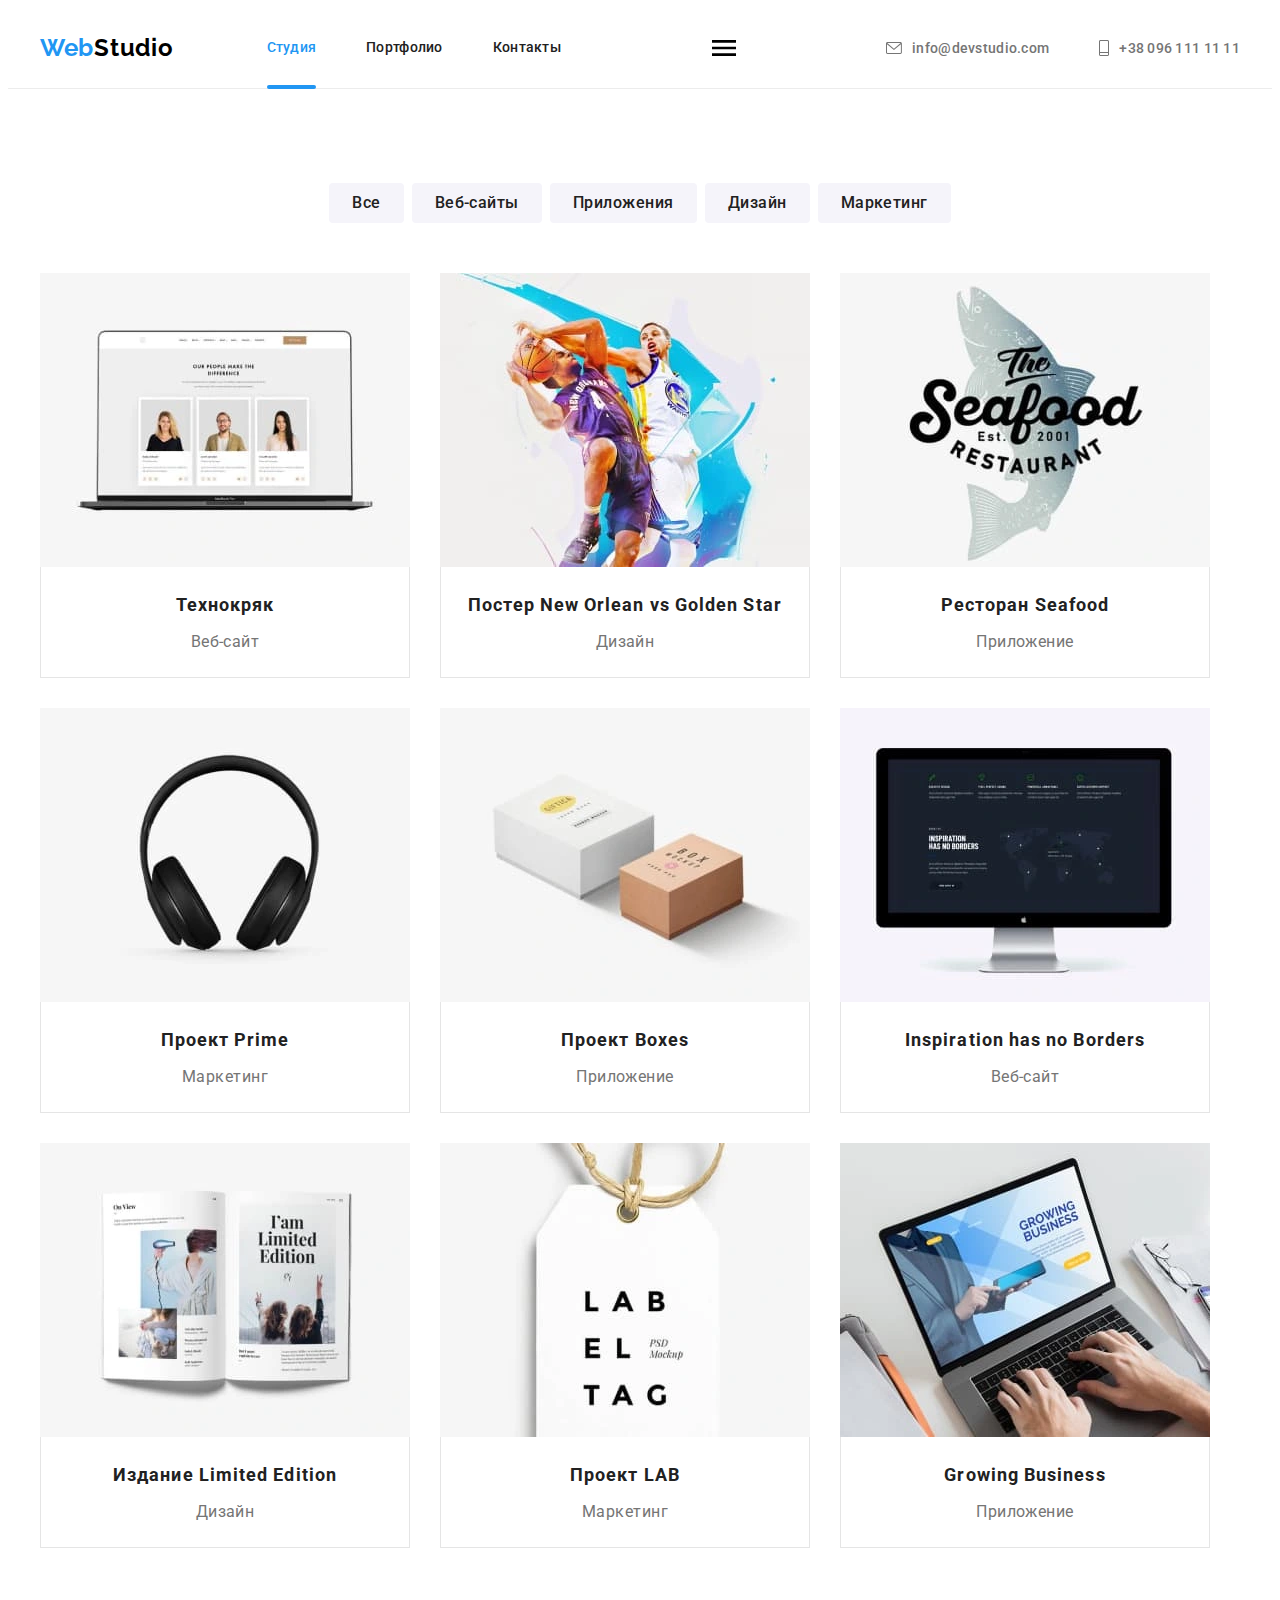
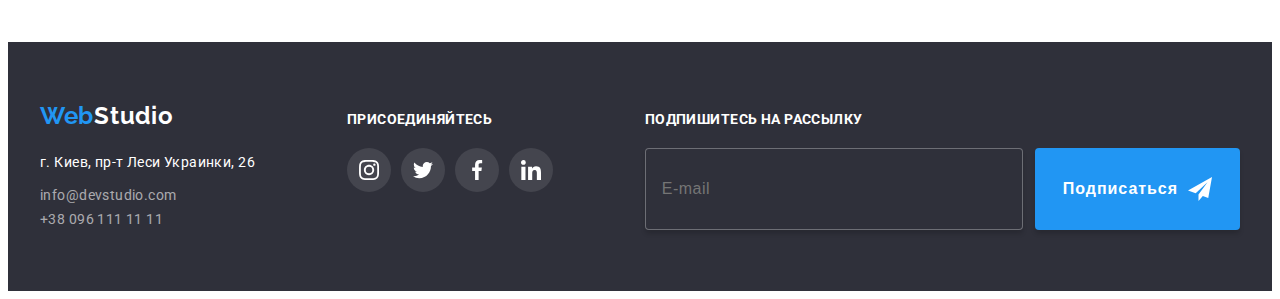
==== commit 3810911f: "Update portfolio.html" ====
--- a/portfolio.html
+++ b/portfolio.html
@@ -30,18 +30,23 @@
 
           <ul class="navigation-list">
             <li class="navigation-list__item">
-              <a class="navigation-list__link" href="./index.html"
+              <a class="navigation-list__link navigation-list__link--activ" href="./index.html"
                 >Студия</a
               >
             </li>
             <li class="navigation-list__item">
-              <a class="navigation-list__link navigation-list__link--activ" href="./portfolio.html">Портфолио</a>
+              <a class="navigation-list__link" href="./portfolio.html">Портфолио</a>
             </li>
             <li class="navigation-list__item">
               <a class="navigation-list__link" href="./index.html">Контакты</a>
             </li>
           </ul>
         </nav>
+        <button class="mobile__button" type="button" data-modal-open>
+            <svg class="mobile-icon" width="40" height="40">
+                <use href="./images/sprite.svg#icon-menu-mobile"></use>
+              </svg>
+          </button>
         <ul class="contact">
           <li class="contact__item">
             <a class="contact__link" href="mailto:info@devstudio.com">
@@ -62,6 +67,7 @@
         </ul>
       </div>
     </header>
+
     <main сlass="main-container" >
       <section class="filtr">
         <div class="container filtr-container">
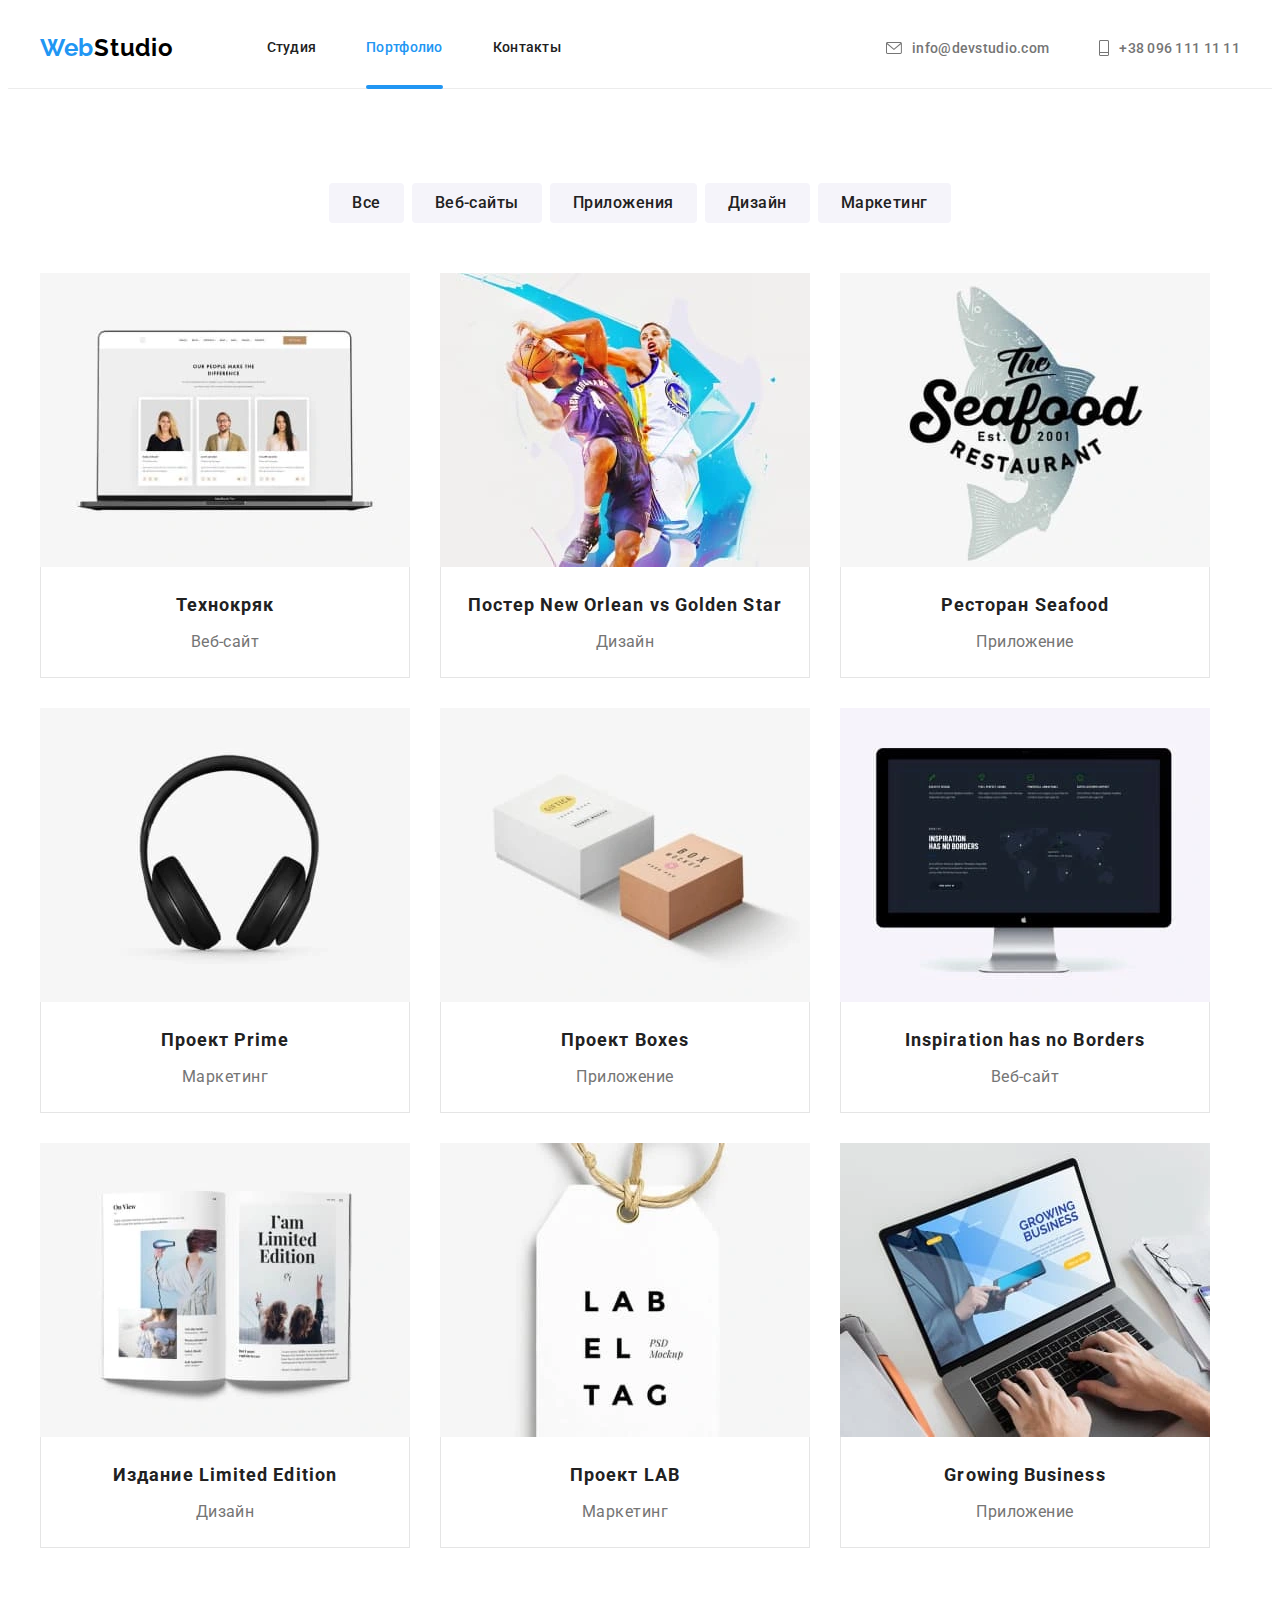
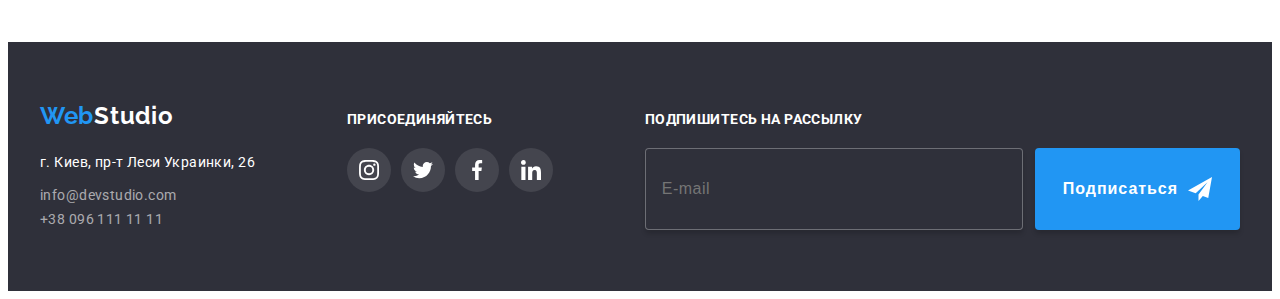
==== commit 04188a57: "Update" ====
--- a/portfolio.html
+++ b/portfolio.html
@@ -30,23 +30,71 @@
 
           <ul class="navigation-list">
             <li class="navigation-list__item">
-              <a class="navigation-list__link navigation-list__link--activ" href="./index.html"
+              <a class="navigation-list__link" href="./index.html"
                 >Студия</a
               >
             </li>
             <li class="navigation-list__item">
-              <a class="navigation-list__link" href="./portfolio.html">Портфолио</a>
+              <a class="navigation-list__link navigation-list__link--activ" href="./portfolio.html">Портфолио</a>
             </li>
             <li class="navigation-list__item">
               <a class="navigation-list__link" href="./index.html">Контакты</a>
             </li>
           </ul>
         </nav>
+
+        <!-- Mobile menu -->
         <button class="mobile__button" type="button" data-modal-open>
-            <svg class="mobile-icon" width="40" height="40">
-                <use href="./images/sprite.svg#icon-menu-mobile"></use>
+          <svg class="mobile-icon" width="40" height="40">
+            <use href="./images/sprite.svg#icon-menu-mobile"></use>
+          </svg>
+        </button>
+        <div class="backdrop-moby is-hidden" data-modal>
+          <div class="mobile-menu">
+            <button class="mobile-btn" type="button" data-modal-close>
+              <svg class="mobile-close" viewbox="0 0 320 512" width="40" height="40">
+                <use href="./images/sprite.svg#icon-close-mobile"></use>
               </svg>
-          </button>
+            </button>
+            <ul class="mobile-menu__nav">
+              <li class="mobile-menu__item">
+                <a class="mobile-menu__link" href="./index.html">Студия
+                </a>
+              </li>
+              <li class="mobile-menu__item">
+                <a class="mobile-menu__link mobile-menu__link--activ" href="./portfolio.html">Портфолио</a>
+              </li>
+              <li class="mobile-menu__item">
+                <a class="mobile-menu__link" href="">Контакты</a>
+              </li>
+            </ul>
+            <ul class="mobile-menu__contacts">
+              <li class="mobile-menu__item">
+                <a class="mobile-menu__link tel-link" href="tel:+380961111111">+38 096 111 11 11</a>
+              </li>
+              <li class="mobile-menu__item">
+                <a class="mobile-menu__link mail-link" href="mailto:info@devstudio.com"
+                  >info@devstudio.com</a
+                >
+              </li>
+            </ul>
+            <ul class="mobile-socials">
+              <li class="mobile-socials__item">
+                <a class="mobile-socials__link" href="">Instagram</a>
+              </li>
+              <li class="mobile-socials__item">
+                <a class="mobile-socials__link" href="">Twitter</a>
+              </li>
+              <li class="mobile-socials__item">
+                <a class="mobile-socials__link" href="">Facebook</a>
+              </li>
+              <li class="mobile-socials__item">
+                <a class="mobile-socials__link" href="">LinkedIn</a>
+              </li>
+            </ul>
+          </div>
+        </div>
+
         <ul class="contact">
           <li class="contact__item">
             <a class="contact__link" href="mailto:info@devstudio.com">
@@ -466,5 +514,34 @@
         </div>
       </div>
     </footer>
+
+    <script src="./js/modal.js"></script>
+
+    <script>
+      (() => {
+        document.querySelector('.js-speaker-form').addEventListener('submit', e => {
+          e.preventDefault();
+
+          new FormData(e.currentTarget).forEach((value, name) => console.log(`${name}: ${value}`));
+
+          e.currentTarget.reset();
+        });
+      })();
+    </script>
+
+    <script src="./js/mobile.js"></script>
+    <script>
+      (() => {
+        document.querySelector('.js-speaker-form').addEventListener('submit', e => {
+          e.preventDefault();
+
+          new FormData(e.currentTarget).forEach((value, name) => console.log(`${name}: ${value}`));
+
+          e.currentTarget.reset();
+        });
+      })();
+    </script>
+
+    
   </body>
 </html>
--- a/css/main.min.css
+++ b/css/main.min.css
@@ -1,2 +1,2 @@
-:root{--primary-text-color: #757575;--title-text-color: #212121;--accent-color: #2196f3;--indent: 30px;--items: 2;--anim: 250ms cubic-bezier(0.4, 0, 0.2, 1)}.visually-hidden{position:absolute;width:1px;height:1px;margin:-1px;border:0;padding:0;white-space:nowrap;-webkit-clip-path:inset(100%);clip-path:inset(100%);clip:rect(0 0 0 0);overflow:hidden}body{background-color:#ffffff;color:var(--primary-text-color);font-family:Roboto, sans-serif}img{display:block;width:100%}@media screen and (max-width: 1199px){.section{padding-top:60px;padding-bottom:60px}}@media screen and (min-width: 1200px){.section{padding-top:94px;padding-bottom:94px}}.container{padding-left:15px;padding-right:15px;margin:0 auto}@media screen and (min-width: 480px){.container{width:480px}}@media screen and (min-width: 768px){.container{width:768px}}@media screen and (min-width: 1200px){.container{width:1200px}}ul{list-style:none;margin:0}input{outline:0}.text{margin-top:0;margin-bottom:0;font-weight:400;font-size:14px;line-height:1.71;letter-spacing:0.03em;color:#757575}.container ul{padding:0}.no-padding{padding-top:0}@media screen and (max-width: 1199px){.no-padding{display:none}}.logo{display:block;color:var(--accent-color);font-family:Raleway, sans-serif;font-weight:700;font-size:26px;line-height:1.2;letter-spacing:0.03em;text-decoration:none}@media screen and (max-width: 767px){.logo{font-size:24px;line-height:1.38}}@media screen and (min-width: 768px){.logo{font-size:24px;line-height:1.18}}.logo__name{color:#000000}.logo-footer__name{color:#ffffff}.logo-footer{margin-bottom:20px}@media screen and (max-width: 767px){.contact{display:none}}@media screen and (min-width: 768px){.contact{display:block;padding:0}}@media screen and (min-width: 1200px){.contact{display:-webkit-box;display:-ms-flexbox;display:flex;margin-left:auto;padding:0}}@media screen and (min-width: 768px) and (max-width: 1199px){.contact__item:not(:last-child){margin-right:0;padding-bottom:10px}}@media screen and (min-width: 1200px){.contact__item:not(:last-child){margin-right:50px}}.contact__link{display:-webkit-box;display:-ms-flexbox;display:flex;-webkit-box-align:center;-ms-flex-align:center;align-items:center;padding-top:32px;padding-bottom:32px;color:var(--primary-text-color);font-weight:500;font-size:14px;line-height:16px;letter-spacing:0.02em;text-decoration:none;-webkit-transition:color var(--anim);transition:color var(--anim)}@media screen and (min-width: 768px) and (max-width: 1199px){.contact__link{padding:0px}}.contact__link:hover,.contact__link:focus{color:var(--accent-color)}.contact__mail{margin-right:10px;fill:currentColor}@media screen and (max-width: 1199px){.contact__mail{width:14px;height:10px}}.contact__phone{margin-right:10px;fill:currentColor}@media screen and (max-width: 1199px){.contact__phone{width:10px;height:14px}}.button-contract{width:200px;height:50px;background:#2196f3;-webkit-box-shadow:0px 4px 4px rgba(0,0,0,0.15);box-shadow:0px 4px 4px rgba(0,0,0,0.15);border-radius:4px;border:#2196f3;-webkit-box-shadow:0px 1px 3px rgba(0,0,0,0.12),0px 1px 1px rgba(0,0,0,0.14),0px 2px 1px rgba(0,0,0,0.2);box-shadow:0px 1px 3px rgba(0,0,0,0.12),0px 1px 1px rgba(0,0,0,0.14),0px 2px 1px rgba(0,0,0,0.2);font-weight:700;font-size:16px;line-height:1.88;letter-spacing:0.06em;color:#ffffff;cursor:pointer}.backdrop{position:fixed;top:0;left:0;width:100%;height:100%;background-color:rgba(0,0,0,0.2);z-index:10;-webkit-transition:opacity var(--anim),visibility var(--anim);transition:opacity var(--anim),visibility var(--anim)}.backdrop.is-hidden{opacity:0;pointer-events:none;visibility:hidden}.backdrop.is-hidden .modal-wrapper{-webkit-transform:scale(0.4);transform:scale(0.4);opacity:0}.backdrop.modal-wrapper{-webkit-transform:scale(1);transform:scale(1);opacity:1}.modal-wrapper{padding:40px;position:absolute;top:50%;left:50%;width:528px;background:#ffffff;-webkit-box-shadow:0px 1px 3px rgba(0,0,0,0.12),0px 1px 1px rgba(0,0,0,0.14),0px 2px 1px rgba(0,0,0,0.2);box-shadow:0px 1px 3px rgba(0,0,0,0.12),0px 1px 1px rgba(0,0,0,0.14),0px 2px 1px rgba(0,0,0,0.2);border-radius:4px;-webkit-transform:translate(-50%, -50%) scale(1);transform:translate(-50%, -50%) scale(1);-webkit-transition:opacity var(--anim),-webkit-transform var(--anim);transition:opacity var(--anim),-webkit-transform var(--anim);transition:transform var(--anim),opacity var(--anim);transition:transform var(--anim),opacity var(--anim),-webkit-transform var(--anim)}@media screen and (max-width: 1199px){.modal-wrapper{width:450px}}.icon-close{fill:currentColor}.contact-form{margin:0;text-align:start;width:448px}@media screen and (max-width: 1199px){.contact-form{width:370px}}.contact-form__title{display:block;margin:0;padding-top:0;margin-bottom:12px;font-weight:700;font-size:20px;line-height:1.15;text-align:center;letter-spacing:0.03em;color:#212121}.modal-form{display:block}.modal-form__label{display:block;margin-bottom:10px}.modal-form__label:focus-within .modal-form-block__icons{color:#2196f3}.modal-form-block{display:block;position:relative;color:var(--title-text-color)}.modal-form-block__icons{position:absolute;top:50%;left:12px;color:var(--title-text-color);fill:currentColor;-webkit-transform:translateY(-50%);transform:translateY(-50%);-webkit-transition:color 250ms cubic-bezier(0.4, 0, 0.2, 1);transition:color 250ms cubic-bezier(0.4, 0, 0.2, 1)}.modal-form__name{display:inline-block;margin-bottom:4px;font-weight:400;font-size:12px;line-height:1.16;letter-spacing:0.01em;color:#757575}.modal-form-block__input{display:block;width:100%;height:40px;border:1px solid rgba(33,33,33,0.2);border-radius:4px;padding:11px 12px 11px 40px;outline:transparent;-webkit-transition:border-color 250ms cubic-bezier(0.4, 0, 0.2, 1);transition:border-color 250ms cubic-bezier(0.4, 0, 0.2, 1)}.modal-form-block__input:focus{border-color:#2196f3}textarea{display:block;width:100%;padding:12px 16px;height:120px;resize:none;border:1px solid rgba(33,33,33,0.2);border-radius:4px;margin-bottom:20px;outline:transparent;-webkit-transition:border-color 250ms cubic-bezier(0.4, 0, 0.2, 1);transition:border-color 250ms cubic-bezier(0.4, 0, 0.2, 1)}textarea:focus{border-color:#2196f3}textarea::-webkit-input-placeholder{font-weight:400;font-size:12px;line-height:1.16x;letter-spacing:0.01em;color:rgba(117,117,117,0.5)}textarea:-ms-input-placeholder{font-weight:400;font-size:12px;line-height:1.16x;letter-spacing:0.01em;color:rgba(117,117,117,0.5)}textarea::-ms-input-placeholder{font-weight:400;font-size:12px;line-height:1.16x;letter-spacing:0.01em;color:rgba(117,117,117,0.5)}textarea::placeholder{font-weight:400;font-size:12px;line-height:1.16x;letter-spacing:0.01em;color:rgba(117,117,117,0.5)}.modal-form-policy__term{font-weight:400;font-size:14px;line-height:1.71;letter-spacing:0.03em;color:#757575}@media screen and (max-width: 1199px){.modal-form-policy__term{font-size:12px;line-height:1.17}}.modal-form-policy__term-var{font-weight:400;font-size:14px;line-height:1.71;letter-spacing:0.03em;color:#2196f3;text-decoration:underline}@media screen and (max-width: 1199px){.modal-form-policy__term-var{font-size:12px;line-height:1.17}}.modal-form-send{text-align:center}.modal-form-policy{display:-webkit-box;display:-ms-flexbox;display:flex;-webkit-box-align:center;-ms-flex-align:center;align-items:center;-webkit-box-pack:center;-ms-flex-pack:center;justify-content:center;margin-bottom:30px}.modal-form-policy__mark{width:16px;height:15px;display:-webkit-box;display:-ms-flexbox;display:flex;-webkit-box-align:center;-ms-flex-align:center;align-items:center;-webkit-box-pack:center;-ms-flex-pack:center;justify-content:center;margin-right:7px;border-radius:2px;outline:2px solid #212121;outline-offset:-2px;-webkit-transition:opacity 250ms cubic-bezier(0.4, 0, 0.2, 1);transition:opacity 250ms cubic-bezier(0.4, 0, 0.2, 1);cursor:pointer}.checkbox:checked+.modal-form-policy__mark{background-color:var(--accent-color);outline:2px solid var(--accent-color)}.checkbox:hover+.modal-form-policy__mark,.checkbox:focus+.modal-form-policy__mark{outline:2px solid var(--accent-color);fill:#ffffff}.modal-form-policy__icons{opacity:0;-webkit-transition:opacity 250ms cubic-bezier(0.4, 0, 0.2, 1);transition:opacity 250ms cubic-bezier(0.4, 0, 0.2, 1)}.checkbox:checked+.modal-form-policy__mark .modal-form-policy__icons{opacity:1}.modal-btn{position:absolute;width:30px;height:30px;top:8px;right:8px;display:-webkit-box;display:-ms-flexbox;display:flex;-webkit-box-align:center;-ms-flex-align:center;align-items:center;-webkit-box-pack:center;-ms-flex-pack:center;justify-content:center;padding:0;background-color:transparent;border:1px solid rgba(0,0,0,0.1);border-radius:50%;cursor:pointer}.modal-btn:focus,.modal-btn:hover{color:#188ce8}.socials{display:-webkit-box;display:-ms-flexbox;display:flex;-webkit-box-pack:center;-ms-flex-pack:center;justify-content:center;-webkit-box-align:center;-ms-flex-align:center;align-items:center}.socials__link{display:-webkit-box;display:-ms-flexbox;display:flex;-webkit-box-align:center;-ms-flex-align:center;align-items:center;-webkit-box-pack:center;-ms-flex-pack:center;justify-content:center;width:44px;height:44px;background-color:#ffffff;border-radius:50%;-webkit-transition:background-color var(--anim);transition:background-color var(--anim)}.socials__link:hover,.socials__link:focus{background-color:#2196f3}.socials__items:not(:last-child){margin-right:10px}.socials__icons{fill:#afb1b8;-webkit-transition:fill var(--anim);transition:fill var(--anim)}.socials__link:hover .socials__icons,.socials__link:focus .socials__icons{fill:#ffffff}.mobile-menu{position:fixed;top:0;left:0;width:100%;height:100%;padding:48px 40px;display:-webkit-box;display:-ms-flexbox;display:flex;-webkit-box-orient:vertical;-webkit-box-direction:normal;-ms-flex-direction:column;flex-direction:column;background-color:#ffffff}.mobile-menu__item:not(:last-child){margin-bottom:32px}.mobile-menu__link:hover,.mobile-menu__link:focus{color:#2196F3}.mobile-menu__link{font-weight:500;font-size:40px;line-height:1.18;letter-spacing:0.02em;text-decoration:none;color:#212121}.mobile-menu__contacts{margin-top:auto;margin-bottom:64px}.tel-link{font-weight:500;font-size:34px;line-height:1.17;letter-spacing:0.02em;text-decoration:none;color:#2196f3}.mail-link{font-weight:500;font-size:24px;line-height:1.17;letter-spacing:0.02em;color:#757575}.mobile-socials{display:-webkit-box;display:-ms-flexbox;display:flex}.mobile-socials__link{font-weight:500;font-size:18px;line-height:1.22px;letter-spacing:0.02em;text-decoration:none;color:#2196f3}.mobile-socials__item:not(:last-child){margin-right:20px}.mobile__button{display:-webkit-box;display:-ms-flexbox;display:flex;padding:0;margin-top:10px;margin-bottom:10px;width:40px;height:40px;background-color:#ffffff;border:0;margin-left:auto;cursor:pointer;fill:currentColor}.mobile__button:focus,.mobile__button:hover{color:#188ce8}.mobile-btn{position:absolute;width:40px;height:40px;top:10px;right:15px;display:-webkit-box;display:-ms-flexbox;display:flex;-webkit-box-align:center;-ms-flex-align:center;align-items:center;-webkit-box-pack:center;-ms-flex-pack:center;justify-content:center;padding:0;background-color:transparent;border:1px solid #ffffff;border-radius:50%;cursor:pointer;fill:currentColor}.mobile-btn:focus,.mobile-btn:hover{color:#188ce8}.backdrop{position:fixed;top:0;left:0;width:100%;height:100%;background-color:rgba(0,0,0,0.2);z-index:10;-webkit-transition:opacity var(--anim),visibility var(--anim);transition:opacity var(--anim),visibility var(--anim)}.mobile-menu.is-hidden{opacity:0;pointer-events:none;visibility:hidden}.mobile-menu.is-hidden .moby{-webkit-transform:scale(0.4);transform:scale(0.4);opacity:0}.mobile-menu.moby{-webkit-transform:scale(1);transform:scale(1);opacity:1}@media screen and (max-width: 1199px){.filtr{margin-top:60px;padding-bottom:60px}}@media screen and (min-width: 1200px){.filtr{padding-top:94px;padding-bottom:94px}}.filtr-btn{margin-bottom:40px;display:-webkit-box;display:-ms-flexbox;display:flex;-ms-flex-wrap:wrap;flex-wrap:wrap}@media screen and (min-width: 768px){.filtr-btn{margin-bottom:30px;-webkit-box-pack:center;-ms-flex-pack:center;justify-content:center}}@media screen and (min-width: 1200px){.filtr-btn{margin-bottom:50px;-webkit-box-pack:center;-ms-flex-pack:center;justify-content:center}}@media screen and (max-width: 767px){.filtr-btn_item:nth-child(-n+2){margin-right:8px}.filtr-btn_item:nth-child(4){margin-right:8px}.filtr-btn_item:nth-child(-n+3){margin-bottom:15px}}@media screen and (min-width: 768px){.filtr-btn_item:not(:last-child){margin-right:8px}}.filtr-btn__button{border:1px solid transparent;display:inline-block;border-radius:4px;padding:6px 22px;color:var(--title-text-color);font-family:inherit;background-color:#f5f4fa;font-weight:500;font-size:16px;line-height:1.63;letter-spacing:0.03em;cursor:pointer;-webkit-transition:background-color var(--anim),color var(--anim);transition:background-color var(--anim),color var(--anim)}.filtr-btn__button:hover,.filtr-btn__button:focus{color:#ffffff;background-color:#2196f3;-webkit-box-shadow:0px 1px 1px rgba(0,0,0,0.12),0px 4px 4px rgba(0,0,0,0.06),1px 4px 6px rgba(0,0,0,0.16);box-shadow:0px 1px 1px rgba(0,0,0,0.12),0px 4px 4px rgba(0,0,0,0.06),1px 4px 6px rgba(0,0,0,0.16);text-shadow:0px 4px 4px rgba(0,0,0,0.25)}.filtr-list__link{text-decoration:none;display:inline-block;-webkit-transition:-webkit-box-shadow var(--anim);transition:-webkit-box-shadow var(--anim);transition:box-shadow var(--anim);transition:box-shadow var(--anim), -webkit-box-shadow var(--anim)}.filtr-list__link:hover,.filtr-list__link:focus{-webkit-box-shadow:0px 1px 1px rgba(0,0,0,0.12),0px 4px 4px rgba(0,0,0,0.06),1px 4px 6px rgba(0,0,0,0.16);box-shadow:0px 1px 1px rgba(0,0,0,0.12),0px 4px 4px rgba(0,0,0,0.06),1px 4px 6px rgba(0,0,0,0.16)}@media screen and (min-width: 768px) and (max-width: 1199px){.filtr-list__link{display:-webkit-box;display:-ms-flexbox;display:flex;-webkit-box-orient:vertical;-webkit-box-direction:normal;-ms-flex-direction:column;flex-direction:column;height:100%}}.portfolio{border-right:1px solid #e5e5e5;border-bottom:1px solid #e5e5e5;border-left:1px solid #e5e5e5;padding-top:20px;padding-right:24px;padding-bottom:20px;padding-left:24px}@media screen and (min-width: 768px) and (max-width: 1199px){.portfolio{-webkit-box-flex:1;-ms-flex-positive:1;flex-grow:1}}.portfolio__title{margin-top:0;margin-bottom:4px;color:var(--title-text-color);font-weight:700;font-size:18px;line-height:2;letter-spacing:0.06em}@media screen and (min-width: 768px){.filtr-list{display:-webkit-box;display:-ms-flexbox;display:flex;-ms-flex-wrap:wrap;flex-wrap:wrap}}.filtr-list__item{display:block}@media screen and (max-width: 767px){.filtr-list__item:not(:last-child){margin-bottom:30px;max-width:100%}}@media screen and (min-width: 768px){.filtr-list__item{width:calc((100% - 30px) / 2)}.filtr-list__item:nth-child(2n+1){margin-right:30px}.filtr-list__item:last-child{margin-right:0}.filtr-list__item:nth-child(-n+8){margin-bottom:30px}}@media screen and (min-width: 1200px){.filtr-list__item{width:370px;margin-right:30px;margin-bottom:30px;position:relative;text-align:center}.filtr-list__item:nth-child(3n){margin-right:0}.filtr-list__item:nth-last-child(-n+3){margin-bottom:0}}.portfolio__text{margin:0;color:var(--primary-text-color);font-size:16px;line-height:1.88;letter-spacing:0.03em}.card-filtr{position:relative;overflow:hidden}.overlay{position:absolute;top:0;left:0;width:100%;height:100%;padding-top:63px;padding-bottom:63px;padding-left:24px;padding-right:24px;background-color:rgba(33,150,243,0.9);-webkit-transform:translateY(100%);transform:translateY(100%);-webkit-transition:-webkit-transform var(--anim);transition:-webkit-transform var(--anim);transition:transform var(--anim);transition:transform var(--anim), -webkit-transform var(--anim)}.overlay__text{margin:0;padding:0;font-size:18px;line-height:1.56;letter-spacing:0.03em;color:#ffffff}.filtr-list__link:hover .overlay,.filtr-list__link:focus .overlay{-webkit-transform:translateY(0);transform:translateY(0)}.header__container{display:-webkit-box;display:-ms-flexbox;display:flex;-webkit-box-align:center;-ms-flex-align:center;align-items:center}@media screen and (min-width: 768px) and (max-width: 1199px){.header__container{-webkit-box-pack:justify;-ms-flex-pack:justify;justify-content:space-between}}.header{background-color:#fff;border-bottom:1px solid #ececec}.navigation{display:-webkit-box;display:-ms-flexbox;display:flex;-webkit-box-align:center;-ms-flex-align:center;align-items:center}@media screen and (max-width: 767px){.navigation-list{display:none}}@media screen and (min-width: 768px){.navigation-list{display:-webkit-box;display:-ms-flexbox;display:flex;margin:0;padding:0;margin-left:88px}}@media screen and (min-width: 1200px){.navigation-list{display:-webkit-box;display:-ms-flexbox;display:flex;margin:0;padding:0;margin-left:93px}}.navigation-list__item:not(:last-child){margin-right:50px}.navigation-list__link{display:block;padding-top:32px;padding-bottom:32px;color:var(--title-text-color);font-weight:500;font-size:14px;line-height:1.14;letter-spacing:0.02em;text-decoration:none;-webkit-transition:color var(--anim);transition:color var(--anim)}.navigation-list__link:hover,.navigation-list__link:focus{color:var(--accent-color)}.navigation-list__link--activ{position:relative;color:#2196f3}.navigation-list__link--activ::after{bottom:0;left:0;position:absolute;content:'';display:block;width:100%;height:4px;background-color:#2196f3;border-radius:2px;bottom:-1px}.hero{max-height:600px;max-width:1600px;margin-right:auto;margin-left:auto;background-color:#2f303a;text-align:center;padding-top:200px;padding-bottom:200px;background-size:cover;background-position:center top;background-repeat:no-repeat}@media screen and (max-width: 767px){.hero{background-image:-webkit-gradient(linear, left top, left bottom, from(rgba(47,48,58,0.4)), to(rgba(47,48,58,0.4))),url(../images/Header-480.webp);background-image:linear-gradient(rgba(47,48,58,0.4), rgba(47,48,58,0.4)),url(../images/Header-480.webp)}}@media screen and (min-width: 768px){.hero{background-image:-webkit-gradient(linear, left top, left bottom, from(rgba(47,48,58,0.4)), to(rgba(47,48,58,0.4))),url(../images/Header-768.webp);background-image:linear-gradient(rgba(47,48,58,0.4), rgba(47,48,58,0.4)),url(../images/Header-768.webp)}}@media screen and (min-width: 1200px){.hero{background-image:-webkit-gradient(linear, left top, left bottom, from(rgba(47,48,58,0.4)), to(rgba(47,48,58,0.4))),url(../images/Img-1600.webp);background-image:linear-gradient(rgba(47,48,58,0.4), rgba(47,48,58,0.4)),url(../images/Img-1600.webp)}}.hero__title{margin-top:0;margin-bottom:30px;margin-left:auto;margin-right:auto;width:696px;color:#ffffff;font-weight:900;letter-spacing:0.06em;text-transform:uppercase}@media screen and (max-width: 1199px){.hero__title{font-size:26px;line-height:1.62;width:360px}}@media screen and (min-width: 1200px){.hero__title{font-size:44px;line-height:1.36}}.hero__button{border:1px solid transparent;display:inline-block;border-radius:4px;padding:10px 32px;color:#ffffff;background-color:var(--accent-color);font-family:inherit;font-weight:700;font-size:16px;line-height:1.88;letter-spacing:0.06em;cursor:pointer;-webkit-transition:background-color var(--anim);transition:background-color var(--anim)}.hero__button:hover,.hero__button:focus{background-color:#188ce8}.feature-list{margin-top:0}@media screen and (min-width: 768px){.feature-list{display:-webkit-box;display:-ms-flexbox;display:flex;-ms-flex-wrap:wrap;flex-wrap:wrap}}.feature-list__title{margin-top:0;margin-bottom:10px;color:var(--title-text-color);font-weight:700;font-size:14px;line-height:1.14;letter-spacing:0.03em;text-transform:uppercase}@media screen and (max-width: 767px){.feature-list__title{text-align:center}}.feature-list__item{width:100%}@media screen and (min-width: 768px){.feature-list__item{width:calc((100% - 30px) / 2)}.feature-list__item:nth-child(2n+1){margin-right:30px}}@media screen and (min-width: 1200px){.feature-list__item{width:calc((100% - 3 * 30px) / 4)}.feature-list__item:not(:last-child){margin-right:30px}}.feature-list__item::before{content:'';display:block;height:120px;margin-bottom:30px;background-size:center;background-repeat:no-repeat;background-position:center;background-color:#f5f4fa}.icon-antena::before{background-image:url(../images/icons/antenna.svg)}.icon-clock::before{background-image:url(../images/icons/clock.svg)}.icon-diagram::before{background-image:url(../images/icons/diagram.svg)}.icon-astronaut::before{background-image:url(../images/icons/astronaut.svg)}.activity-list{display:-webkit-box;display:-ms-flexbox;display:flex}.activity__title{margin-top:0;margin-bottom:50px;color:var(--title-text-color);font-weight:700;font-size:36px;line-height:1.17;text-align:center;letter-spacing:0.03em}.activity-list__item{display:-webkit-box;display:-ms-flexbox;display:flex;position:relative}.activity-list__item:not(:last-child){margin-right:30px}.activity-list__text{display:-webkit-box;display:-ms-flexbox;display:flex;-webkit-box-pack:center;-ms-flex-pack:center;justify-content:center;-webkit-box-align:center;-ms-flex-align:center;align-items:center;position:absolute;bottom:0;left:0;margin:0;width:100%;height:70px;font-size:14px;line-height:1.14;letter-spacing:0.03em;text-transform:uppercase;color:#ffffff;background-color:rgba(47,48,58,0.8)}.command-group{background-color:#f5f4fa}.our-command{padding-top:30px;padding-bottom:30px}.command__title{margin-top:0;margin-bottom:50px;color:var(--title-text-color);font-weight:700;font-size:36px;line-height:1.17;text-align:center;letter-spacing:0.03em}@media screen and (min-width: 768px){.command-list{display:-webkit-box;display:-ms-flexbox;display:flex;-ms-flex-wrap:wrap;flex-wrap:wrap}}.command-list__item{background:#ffffff;-webkit-box-shadow:0px 4px 4px rgba(0,0,0,0.15);box-shadow:0px 4px 4px rgba(0,0,0,0.15);border-radius:0px 0px 4px 4px}@media screen and (max-width: 767px){.command-list__item:not(:last-child){margin-bottom:30px}}@media screen and (min-width: 768px) and (max-width: 1199px){.command-list__item{width:calc((100% - 30px) / 2)}.command-list__item:nth-child(2n+1){margin-right:30px}.command-list__item:nth-child(-n+2){margin-bottom:30px}}@media screen and (min-width: 1200px){.command-list__item{width:calc((100% - 3 * 30px) / 4);margin-bottom:0}.command-list__item:not(:last-child){margin-right:30px}}.our-command__title{margin-top:0;margin-bottom:10px;color:var(--title-text-color);font-weight:500;font-size:16px;line-height:1.19;text-align:center;letter-spacing:0.03em}.our-command__text{font-weight:400;font-size:16px;line-height:1.19;text-align:center;letter-spacing:0.03em;margin-bottom:16px}.clients-title{margin-top:0;margin-bottom:50px;text-align:center;font-size:36px;line-height:1.17;letter-spacing:0.03em;color:#212121}@media screen and (max-width: 1199px){.clients-title{font-size:28px}}.clients-list{display:-webkit-box;display:-ms-flexbox;display:flex;-ms-flex-wrap:wrap;flex-wrap:wrap;-webkit-box-pack:center;-ms-flex-pack:center;justify-content:center}.client-item{height:92px}@media screen and (max-width: 767px){.client-item{width:calc((100% - 30px) / 2)}.client-item:nth-child(2n+1){margin-right:30px}.client-item:nth-child(-n+4){margin-bottom:30px}}@media screen and (min-width: 768px) and (max-width: 1199px){.client-item{width:calc((100% - 60px) / 3)}.client-item:nth-child(odd){margin-right:0}.client-item:not(:nth-child(3n)){margin-right:30px}.client-item:nth-child(-n+3){margin-bottom:30px}}@media screen and (min-width: 1200px){.client-item{width:calc((100% - 5 * 30px) / 6)}.client-item:not(:last-child){margin-right:30px}}.clients-link{display:-webkit-box;display:-ms-flexbox;display:flex;width:100%;height:100%;-webkit-box-align:center;-ms-flex-align:center;align-items:center;-webkit-box-pack:center;-ms-flex-pack:center;justify-content:center;color:#afb1b8;border:1px solid #afb1b8;border-radius:4px;-webkit-transition:color var(--anim),border var(--anim),-webkit-box-shadow var(--anim);transition:color var(--anim),border var(--anim),-webkit-box-shadow var(--anim);transition:color var(--anim),border var(--anim),box-shadow var(--anim);transition:color var(--anim),border var(--anim),box-shadow var(--anim),-webkit-box-shadow var(--anim)}.clients-link:hover,.clients-link:focus{color:#2196f3;border:1px solid #2196f3;-webkit-box-shadow:0px 4px 4px rgba(0,0,0,0.25);box-shadow:0px 4px 4px rgba(0,0,0,0.25)}.client-icons{fill:currentColor}.address{margin-bottom:9px;color:#ffffff;font-style:normal;font-size:14px;line-height:1.71;letter-spacing:0.03em}@media screen and (min-width: 768px){.footer__container{display:-webkit-box;display:-ms-flexbox;display:flex;-ms-flex-wrap:wrap;flex-wrap:wrap;-webkit-box-pack:center;-ms-flex-pack:center;justify-content:center;-webkit-box-align:baseline;-ms-flex-align:baseline;align-items:baseline}}@media screen and (min-width: 1200px){.footer__container{display:-webkit-box;display:-ms-flexbox;display:flex;-webkit-box-align:baseline;-ms-flex-align:baseline;align-items:baseline}}.footer-list_link{color:rgba(255,255,255,0.6);font-size:14px;line-height:1.71;letter-spacing:0.03em;text-decoration:none;-webkit-transition:color var(--anim);transition:color var(--anim)}.footer-list_link:hover,.footer-list_link:focus{color:var(--accent-color)}.footer-item:nth-last-child(2){margin-bottom:9px}.footer{background-color:#2f303a;padding-top:60px;padding-bottom:60px}@media screen and (max-width: 767px){.footer-contact{text-align:center;margin-bottom:60px}}@media screen and (min-width: 768px) and (max-width: 1199px){.footer-contact{margin-right:165px;margin-bottom:60px;text-align:center}}@media screen and (min-width: 1200px){.footer-contact{margin-right:auto;text-align:start}}@media screen and (max-width: 767px){.join{text-align:center;margin-bottom:60px}}@media screen and (min-width: 768px){.join{text-align:center}}@media screen and (min-width: 1200px){.join{margin-right:auto;text-align:start}}.join-title{margin-top:0;margin-bottom:20px;font-weight:700;font-size:14px;line-height:1.14;letter-spacing:0.03em;text-transform:uppercase;color:#ffffff}.join-list{display:-webkit-box;display:-ms-flexbox;display:flex;-webkit-box-align:center;-ms-flex-align:center;align-items:center}@media screen and (max-width: 767px){.join-list{-webkit-box-pack:center;-ms-flex-pack:center;justify-content:center}}.join-link{display:-webkit-box;display:-ms-flexbox;display:flex;-webkit-box-align:center;-ms-flex-align:center;align-items:center;-webkit-box-pack:center;-ms-flex-pack:center;justify-content:center;width:44px;height:44px;background-color:rgba(255,255,255,0.1);border-radius:50%;-webkit-transition:background-color var(--anim);transition:background-color var(--anim)}.join-link:hover,.join-link:focus{background-color:#2196f3}.join-item:not(:last-child){margin-right:10px}.join-icons{fill:#ffffff}.mail-blank{margin:0;padding:0}@media screen and (max-width: 1199px){.mail-blank{text-align:center}}.mail-blank__title{display:block;margin:0;margin-bottom:20px;font-weight:700;font-size:14px;line-height:1.14;letter-spacing:0.03em;text-transform:uppercase;color:#ffffff}@media screen and (max-width: 1199px){.mail-blank__title{text-align:center}}@media screen and (min-width: 1200px){.mail-form{display:-webkit-box;display:-ms-flexbox;display:flex}}.mail-form__name{padding-top:15px;padding-bottom:15px;padding-left:16px;font-weight:400;font-size:16px;line-height:1.25;letter-spacing:0.03em;width:358px;height:50px;border:1px solid rgba(255,255,255,0.3);-webkit-box-shadow:0px 4px 4px rgba(0,0,0,0.15);box-shadow:0px 4px 4px rgba(0,0,0,0.15);border-radius:4px;background-color:#2f303a;color:rgba(255,255,255,0.6);-webkit-transition:border 250ms cubic-bezier(0.4, 0, 0.2, 1);transition:border 250ms cubic-bezier(0.4, 0, 0.2, 1)}@media screen and (max-width: 767px){.mail-form__name{width:100%;-webkit-box-pack:center;-ms-flex-pack:center;justify-content:center;margin-bottom:20px}}@media screen and (min-width: 768px) and (max-width: 1199px){.mail-form__name{display:block;width:450px;margin-left:auto;margin-right:auto;margin-bottom:20px}}@media screen and (min-width: 1200px){.mail-form__name{margin-right:12px}}.mail-button{padding:10px 28px;background:#2196f3;border-color:#2196f3;-webkit-box-shadow:0px 4px 4px rgba(0,0,0,0.15);box-shadow:0px 4px 4px rgba(0,0,0,0.15);border-radius:4px;border:0px;cursor:pointer}.mail-button__telegram{display:-webkit-box;display:-ms-flexbox;display:flex;-webkit-box-align:center;-ms-flex-align:center;align-items:center;-webkit-box-pack:center;-ms-flex-pack:center;justify-content:center;color:#ffffff;font-weight:700;font-size:16px;line-height:1.87;letter-spacing:0.06em}.mail-button__icon{fill:currentColor;margin-left:10px}
+:root{--primary-text-color: #757575;--title-text-color: #212121;--accent-color: #2196f3;--indent: 30px;--items: 2;--anim: 250ms cubic-bezier(0.4, 0, 0.2, 1)}.visually-hidden{position:absolute;width:1px;height:1px;margin:-1px;border:0;padding:0;white-space:nowrap;-webkit-clip-path:inset(100%);clip-path:inset(100%);clip:rect(0 0 0 0);overflow:hidden}body{background-color:#ffffff;color:var(--primary-text-color);font-family:Roboto, sans-serif}img{display:block;width:100%}@media screen and (max-width: 1199px){.section{padding-top:60px;padding-bottom:60px}}@media screen and (min-width: 1200px){.section{padding-top:94px;padding-bottom:94px}}.container{padding-left:15px;padding-right:15px;margin:0 auto}@media screen and (min-width: 480px){.container{width:480px}}@media screen and (min-width: 768px){.container{width:768px}}@media screen and (min-width: 1200px){.container{width:1200px}}ul{list-style:none;margin:0}input{outline:0}.text{margin-top:0;margin-bottom:0;font-weight:400;font-size:14px;line-height:1.71;letter-spacing:0.03em;color:#757575}.container ul{padding:0}.no-padding{padding-top:0}@media screen and (max-width: 1199px){.no-padding{display:none}}.logo{display:block;color:var(--accent-color);font-family:Raleway, sans-serif;font-weight:700;font-size:26px;line-height:1.2;letter-spacing:0.03em;text-decoration:none}@media screen and (max-width: 767px){.logo{font-size:24px;line-height:1.38}}@media screen and (min-width: 768px){.logo{font-size:24px;line-height:1.18}}.logo__name{color:#000000}.logo-footer__name{color:#ffffff}.logo-footer{margin-bottom:20px}@media screen and (max-width: 767px){.contact{display:none}}@media screen and (min-width: 768px){.contact{display:block;padding:0}}@media screen and (min-width: 1200px){.contact{display:-webkit-box;display:-ms-flexbox;display:flex;margin-left:auto;padding:0}}@media screen and (min-width: 768px) and (max-width: 1199px){.contact__item:not(:last-child){margin-right:0;padding-bottom:10px}}@media screen and (min-width: 1200px){.contact__item:not(:last-child){margin-right:50px}}.contact__link{display:-webkit-box;display:-ms-flexbox;display:flex;-webkit-box-align:center;-ms-flex-align:center;align-items:center;padding-top:32px;padding-bottom:32px;color:var(--primary-text-color);font-weight:500;font-size:14px;line-height:16px;letter-spacing:0.02em;text-decoration:none;-webkit-transition:color var(--anim);transition:color var(--anim)}@media screen and (min-width: 768px) and (max-width: 1199px){.contact__link{padding:0px}}.contact__link:hover,.contact__link:focus{color:var(--accent-color)}.contact__mail{margin-right:10px;fill:currentColor}@media screen and (max-width: 1199px){.contact__mail{width:14px;height:10px}}.contact__phone{margin-right:10px;fill:currentColor}@media screen and (max-width: 1199px){.contact__phone{width:10px;height:14px}}.button-contract{width:200px;height:50px;background:#2196f3;-webkit-box-shadow:0px 4px 4px rgba(0,0,0,0.15);box-shadow:0px 4px 4px rgba(0,0,0,0.15);border-radius:4px;border:#2196f3;-webkit-box-shadow:0px 1px 3px rgba(0,0,0,0.12),0px 1px 1px rgba(0,0,0,0.14),0px 2px 1px rgba(0,0,0,0.2);box-shadow:0px 1px 3px rgba(0,0,0,0.12),0px 1px 1px rgba(0,0,0,0.14),0px 2px 1px rgba(0,0,0,0.2);font-weight:700;font-size:16px;line-height:1.88;letter-spacing:0.06em;color:#ffffff;cursor:pointer}.backdrop{position:fixed;top:0;left:0;width:100%;height:100%;background-color:rgba(0,0,0,0.2);z-index:10;-webkit-transition:opacity var(--anim),visibility var(--anim);transition:opacity var(--anim),visibility var(--anim)}.backdrop.is-hidden{opacity:0;pointer-events:none;visibility:hidden}.backdrop.is-hidden .modal-wrapper{-webkit-transform:scale(0.4);transform:scale(0.4);opacity:0}.backdrop.modal-wrapper{-webkit-transform:scale(1);transform:scale(1);opacity:1}.modal-wrapper{padding:40px;position:absolute;top:50%;left:50%;width:528px;background:#ffffff;-webkit-box-shadow:0px 1px 3px rgba(0,0,0,0.12),0px 1px 1px rgba(0,0,0,0.14),0px 2px 1px rgba(0,0,0,0.2);box-shadow:0px 1px 3px rgba(0,0,0,0.12),0px 1px 1px rgba(0,0,0,0.14),0px 2px 1px rgba(0,0,0,0.2);border-radius:4px;-webkit-transform:translate(-50%, -50%) scale(1);transform:translate(-50%, -50%) scale(1);-webkit-transition:opacity var(--anim),-webkit-transform var(--anim);transition:opacity var(--anim),-webkit-transform var(--anim);transition:transform var(--anim),opacity var(--anim);transition:transform var(--anim),opacity var(--anim),-webkit-transform var(--anim)}@media screen and (max-width: 1199px){.modal-wrapper{width:450px}}.icon-close{fill:currentColor}.contact-form{margin:0;text-align:start;width:448px}@media screen and (max-width: 1199px){.contact-form{width:370px}}.contact-form__title{display:block;margin:0;padding-top:0;margin-bottom:12px;font-weight:700;font-size:20px;line-height:1.15;text-align:center;letter-spacing:0.03em;color:#212121}.modal-form{display:block}.modal-form__label{display:block;margin-bottom:10px}.modal-form__label:focus-within .modal-form-block__icons{color:#2196f3}.modal-form-block{display:block;position:relative;color:var(--title-text-color)}.modal-form-block__icons{position:absolute;top:50%;left:12px;color:var(--title-text-color);fill:currentColor;-webkit-transform:translateY(-50%);transform:translateY(-50%);-webkit-transition:color 250ms cubic-bezier(0.4, 0, 0.2, 1);transition:color 250ms cubic-bezier(0.4, 0, 0.2, 1)}.modal-form__name{display:inline-block;margin-bottom:4px;font-weight:400;font-size:12px;line-height:1.16;letter-spacing:0.01em;color:#757575}.modal-form-block__input{display:block;width:100%;height:40px;border:1px solid rgba(33,33,33,0.2);border-radius:4px;padding:11px 12px 11px 40px;outline:transparent;-webkit-transition:border-color 250ms cubic-bezier(0.4, 0, 0.2, 1);transition:border-color 250ms cubic-bezier(0.4, 0, 0.2, 1)}.modal-form-block__input:focus{border-color:#2196f3}textarea{display:block;width:100%;padding:12px 16px;height:120px;resize:none;border:1px solid rgba(33,33,33,0.2);border-radius:4px;margin-bottom:20px;outline:transparent;-webkit-transition:border-color 250ms cubic-bezier(0.4, 0, 0.2, 1);transition:border-color 250ms cubic-bezier(0.4, 0, 0.2, 1)}textarea:focus{border-color:#2196f3}textarea::-webkit-input-placeholder{font-weight:400;font-size:12px;line-height:1.16x;letter-spacing:0.01em;color:rgba(117,117,117,0.5)}textarea:-ms-input-placeholder{font-weight:400;font-size:12px;line-height:1.16x;letter-spacing:0.01em;color:rgba(117,117,117,0.5)}textarea::-ms-input-placeholder{font-weight:400;font-size:12px;line-height:1.16x;letter-spacing:0.01em;color:rgba(117,117,117,0.5)}textarea::placeholder{font-weight:400;font-size:12px;line-height:1.16x;letter-spacing:0.01em;color:rgba(117,117,117,0.5)}.modal-form-policy__term{font-weight:400;font-size:14px;line-height:1.71;letter-spacing:0.03em;color:#757575}@media screen and (max-width: 1199px){.modal-form-policy__term{font-size:12px;line-height:1.17}}.modal-form-policy__term-var{font-weight:400;font-size:14px;line-height:1.71;letter-spacing:0.03em;color:#2196f3;text-decoration:underline}@media screen and (max-width: 1199px){.modal-form-policy__term-var{font-size:12px;line-height:1.17}}.modal-form-send{text-align:center}.modal-form-policy{display:-webkit-box;display:-ms-flexbox;display:flex;-webkit-box-align:center;-ms-flex-align:center;align-items:center;-webkit-box-pack:center;-ms-flex-pack:center;justify-content:center;margin-bottom:30px}.modal-form-policy__mark{width:16px;height:15px;display:-webkit-box;display:-ms-flexbox;display:flex;-webkit-box-align:center;-ms-flex-align:center;align-items:center;-webkit-box-pack:center;-ms-flex-pack:center;justify-content:center;margin-right:7px;border-radius:2px;outline:2px solid #212121;outline-offset:-2px;-webkit-transition:opacity 250ms cubic-bezier(0.4, 0, 0.2, 1);transition:opacity 250ms cubic-bezier(0.4, 0, 0.2, 1);cursor:pointer}.checkbox:checked+.modal-form-policy__mark{background-color:var(--accent-color);outline:2px solid var(--accent-color)}.checkbox:hover+.modal-form-policy__mark,.checkbox:focus+.modal-form-policy__mark{outline:2px solid var(--accent-color);fill:#ffffff}.modal-form-policy__icons{opacity:0;-webkit-transition:opacity 250ms cubic-bezier(0.4, 0, 0.2, 1);transition:opacity 250ms cubic-bezier(0.4, 0, 0.2, 1)}.checkbox:checked+.modal-form-policy__mark .modal-form-policy__icons{opacity:1}.modal-btn{position:absolute;width:30px;height:30px;top:8px;right:8px;display:-webkit-box;display:-ms-flexbox;display:flex;-webkit-box-align:center;-ms-flex-align:center;align-items:center;-webkit-box-pack:center;-ms-flex-pack:center;justify-content:center;padding:0;background-color:transparent;border:1px solid rgba(0,0,0,0.1);border-radius:50%;cursor:pointer}.modal-btn:focus,.modal-btn:hover{color:#188ce8}.socials{display:-webkit-box;display:-ms-flexbox;display:flex;-webkit-box-pack:center;-ms-flex-pack:center;justify-content:center;-webkit-box-align:center;-ms-flex-align:center;align-items:center}.socials__link{display:-webkit-box;display:-ms-flexbox;display:flex;-webkit-box-align:center;-ms-flex-align:center;align-items:center;-webkit-box-pack:center;-ms-flex-pack:center;justify-content:center;width:44px;height:44px;background-color:#ffffff;border-radius:50%;-webkit-transition:background-color var(--anim);transition:background-color var(--anim)}.socials__link:hover,.socials__link:focus{background-color:#2196f3}.socials__items:not(:last-child){margin-right:10px}.socials__icons{fill:#afb1b8;-webkit-transition:fill var(--anim);transition:fill var(--anim)}.socials__link:hover .socials__icons,.socials__link:focus .socials__icons{fill:#ffffff}.mobile-menu{position:fixed;top:0;left:0;width:100%;height:100%;padding:48px 40px;display:-webkit-box;display:-ms-flexbox;display:flex;-webkit-box-orient:vertical;-webkit-box-direction:normal;-ms-flex-direction:column;flex-direction:column;background-color:#ffffff}.mobile-menu__item:not(:last-child){margin-bottom:32px}.mobile-menu__link:hover,.mobile-menu__link:focus{color:#2196f3}.mobile-menu__link{font-weight:500;font-size:40px;line-height:1.18;letter-spacing:0.02em;text-decoration:none;color:#212121}.mobile-menu__link--activ{color:var(--accent-color)}.mobile-menu__contacts{margin-top:auto;margin-bottom:64px}.tel-link{font-weight:500;font-size:34px;line-height:1.17;letter-spacing:0.02em;text-decoration:none;color:#2196f3}.mail-link{font-weight:500;font-size:24px;line-height:1.17;letter-spacing:0.02em;color:#757575}.mobile-socials{display:-webkit-box;display:-ms-flexbox;display:flex}.mobile-socials__link{font-weight:500;font-size:18px;line-height:1.22px;letter-spacing:0.02em;text-decoration:none;color:#2196f3}.mobile-socials__link:hover,.mobile-socials__link:focus{color:#757575}.mobile-socials__item{display:-webkit-box;display:-ms-flexbox;display:flex;-webkit-box-align:center;-ms-flex-align:center;align-items:center}.mobile-socials__item:not(:last-child):after{content:'';display:inline-block;width:2px;height:22px;margin:0 10px;background-color:rgba(33,33,33,0.2)}.mobile__button{display:-webkit-box;display:-ms-flexbox;display:flex;-webkit-box-align:center;-ms-flex-align:center;align-items:center;margin:10px 0;background-color:#ffffff;border:0;margin-left:auto;cursor:pointer;fill:currentColor}@media screen and (min-width: 768px){.mobile__button{display:none}}.mobile__button:focus,.mobile__button:hover{color:#188ce8}.mobile-btn{position:absolute;top:10px;right:15px;display:-webkit-box;display:-ms-flexbox;display:flex;-webkit-box-align:center;-ms-flex-align:center;align-items:center;-webkit-box-pack:center;-ms-flex-pack:center;justify-content:center;padding:0;background-color:transparent;border:1px solid #ffffff;border-radius:50%;cursor:pointer;fill:currentColor}.mobile-btn:focus,.mobile-btn:hover{color:#188ce8}.backdrop-moby{position:fixed;top:0;left:0;width:100%;height:100%;background-color:rgba(0,0,0,0.2);z-index:10;-webkit-transition:opacity var(--anim),visibility var(--anim);transition:opacity var(--anim),visibility var(--anim)}.backdrop-moby.is-hidden{opacity:0;pointer-events:none;visibility:hidden}.backdrop-moby.is-hidden .moby{-webkit-transform:scale(0.4);transform:scale(0.4);opacity:0}.backdrop-moby.moby{-webkit-transform:scale(1);transform:scale(1);opacity:1}.mobile-icon{color:#000000}.backdrop-moby.is-hidden{opacity:0;pointer-events:none;visibility:hidden}@media screen and (max-width: 1199px){.filtr{margin-top:60px;padding-bottom:60px}}@media screen and (min-width: 1200px){.filtr{padding-top:94px;padding-bottom:94px}}.filtr-btn{margin-bottom:40px;display:-webkit-box;display:-ms-flexbox;display:flex;-ms-flex-wrap:wrap;flex-wrap:wrap}@media screen and (min-width: 768px){.filtr-btn{margin-bottom:30px;-webkit-box-pack:center;-ms-flex-pack:center;justify-content:center}}@media screen and (min-width: 1200px){.filtr-btn{margin-bottom:50px;-webkit-box-pack:center;-ms-flex-pack:center;justify-content:center}}@media screen and (max-width: 767px){.filtr-btn_item:nth-child(-n+2){margin-right:8px}.filtr-btn_item:nth-child(4){margin-right:8px}.filtr-btn_item:nth-child(-n+3){margin-bottom:15px}}@media screen and (min-width: 768px){.filtr-btn_item:not(:last-child){margin-right:8px}}.filtr-btn__button{border:1px solid transparent;display:inline-block;border-radius:4px;padding:6px 22px;color:var(--title-text-color);font-family:inherit;background-color:#f5f4fa;font-weight:500;font-size:16px;line-height:1.63;letter-spacing:0.03em;cursor:pointer;-webkit-transition:background-color var(--anim),color var(--anim);transition:background-color var(--anim),color var(--anim)}.filtr-btn__button:hover,.filtr-btn__button:focus{color:#ffffff;background-color:#2196f3;-webkit-box-shadow:0px 1px 1px rgba(0,0,0,0.12),0px 4px 4px rgba(0,0,0,0.06),1px 4px 6px rgba(0,0,0,0.16);box-shadow:0px 1px 1px rgba(0,0,0,0.12),0px 4px 4px rgba(0,0,0,0.06),1px 4px 6px rgba(0,0,0,0.16);text-shadow:0px 4px 4px rgba(0,0,0,0.25)}.filtr-list__link{text-decoration:none;display:inline-block;-webkit-transition:-webkit-box-shadow var(--anim);transition:-webkit-box-shadow var(--anim);transition:box-shadow var(--anim);transition:box-shadow var(--anim), -webkit-box-shadow var(--anim)}.filtr-list__link:hover,.filtr-list__link:focus{-webkit-box-shadow:0px 1px 1px rgba(0,0,0,0.12),0px 4px 4px rgba(0,0,0,0.06),1px 4px 6px rgba(0,0,0,0.16);box-shadow:0px 1px 1px rgba(0,0,0,0.12),0px 4px 4px rgba(0,0,0,0.06),1px 4px 6px rgba(0,0,0,0.16)}@media screen and (min-width: 768px) and (max-width: 1199px){.filtr-list__link{display:-webkit-box;display:-ms-flexbox;display:flex;-webkit-box-orient:vertical;-webkit-box-direction:normal;-ms-flex-direction:column;flex-direction:column;height:100%}}.portfolio{border-right:1px solid #e5e5e5;border-bottom:1px solid #e5e5e5;border-left:1px solid #e5e5e5;padding-top:20px;padding-right:24px;padding-bottom:20px;padding-left:24px}@media screen and (min-width: 768px) and (max-width: 1199px){.portfolio{-webkit-box-flex:1;-ms-flex-positive:1;flex-grow:1}}.portfolio__title{margin-top:0;margin-bottom:4px;color:var(--title-text-color);font-weight:700;font-size:18px;line-height:2;letter-spacing:0.06em}@media screen and (min-width: 768px){.filtr-list{display:-webkit-box;display:-ms-flexbox;display:flex;-ms-flex-wrap:wrap;flex-wrap:wrap}}.filtr-list__item{display:block}@media screen and (max-width: 767px){.filtr-list__item:not(:last-child){margin-bottom:30px;max-width:100%}}@media screen and (min-width: 768px){.filtr-list__item{width:calc((100% - 30px) / 2)}.filtr-list__item:nth-child(2n+1){margin-right:30px}.filtr-list__item:last-child{margin-right:0}.filtr-list__item:nth-child(-n+8){margin-bottom:30px}}@media screen and (min-width: 1200px){.filtr-list__item{width:370px;margin-right:30px;margin-bottom:30px;position:relative;text-align:center}.filtr-list__item:nth-child(3n){margin-right:0}.filtr-list__item:nth-last-child(-n+3){margin-bottom:0}}.portfolio__text{margin:0;color:var(--primary-text-color);font-size:16px;line-height:1.88;letter-spacing:0.03em}.card-filtr{position:relative;overflow:hidden}.overlay{position:absolute;top:0;left:0;width:100%;height:100%;padding-top:63px;padding-bottom:63px;padding-left:24px;padding-right:24px;background-color:rgba(33,150,243,0.9);-webkit-transform:translateY(100%);transform:translateY(100%);-webkit-transition:-webkit-transform var(--anim);transition:-webkit-transform var(--anim);transition:transform var(--anim);transition:transform var(--anim), -webkit-transform var(--anim)}.overlay__text{margin:0;padding:0;font-size:18px;line-height:1.56;letter-spacing:0.03em;color:#ffffff}.filtr-list__link:hover .overlay,.filtr-list__link:focus .overlay{-webkit-transform:translateY(0);transform:translateY(0)}.header__container{display:-webkit-box;display:-ms-flexbox;display:flex;-webkit-box-align:center;-ms-flex-align:center;align-items:center}@media screen and (min-width: 768px) and (max-width: 1199px){.header__container{-webkit-box-pack:justify;-ms-flex-pack:justify;justify-content:space-between}}.header{background-color:#fff;border-bottom:1px solid #ececec}.navigation{display:-webkit-box;display:-ms-flexbox;display:flex;-webkit-box-align:center;-ms-flex-align:center;align-items:center}@media screen and (max-width: 767px){.navigation-list{display:none}}@media screen and (min-width: 768px){.navigation-list{display:-webkit-box;display:-ms-flexbox;display:flex;margin:0;padding:0;margin-left:88px}}@media screen and (min-width: 1200px){.navigation-list{display:-webkit-box;display:-ms-flexbox;display:flex;margin:0;padding:0;margin-left:93px}}.navigation-list__item:not(:last-child){margin-right:50px}.navigation-list__link{display:block;padding-top:32px;padding-bottom:32px;color:var(--title-text-color);font-weight:500;font-size:14px;line-height:1.14;letter-spacing:0.02em;text-decoration:none;-webkit-transition:color var(--anim);transition:color var(--anim)}.navigation-list__link:hover,.navigation-list__link:focus{color:var(--accent-color)}.navigation-list__link--activ{position:relative;color:#2196f3}.navigation-list__link--activ::after{bottom:0;left:0;position:absolute;content:'';display:block;width:100%;height:4px;background-color:#2196f3;border-radius:2px;bottom:-1px}.hero{max-height:600px;max-width:1600px;margin-right:auto;margin-left:auto;background-color:#2f303a;text-align:center;padding-top:200px;padding-bottom:200px;background-size:cover;background-position:center top;background-repeat:no-repeat}@media screen and (max-width: 767px){.hero{background-image:-webkit-gradient(linear, left top, left bottom, from(rgba(47,48,58,0.4)), to(rgba(47,48,58,0.4))),url(../images/Header-480.webp);background-image:linear-gradient(rgba(47,48,58,0.4), rgba(47,48,58,0.4)),url(../images/Header-480.webp)}}@media screen and (min-width: 768px){.hero{background-image:-webkit-gradient(linear, left top, left bottom, from(rgba(47,48,58,0.4)), to(rgba(47,48,58,0.4))),url(../images/Header-768.webp);background-image:linear-gradient(rgba(47,48,58,0.4), rgba(47,48,58,0.4)),url(../images/Header-768.webp)}}@media screen and (min-width: 1200px){.hero{background-image:-webkit-gradient(linear, left top, left bottom, from(rgba(47,48,58,0.4)), to(rgba(47,48,58,0.4))),url(../images/Img-1600.webp);background-image:linear-gradient(rgba(47,48,58,0.4), rgba(47,48,58,0.4)),url(../images/Img-1600.webp)}}.hero__title{margin-top:0;margin-bottom:30px;margin-left:auto;margin-right:auto;width:696px;color:#ffffff;font-weight:900;letter-spacing:0.06em;text-transform:uppercase}@media screen and (max-width: 1199px){.hero__title{font-size:26px;line-height:1.62;width:360px}}@media screen and (min-width: 1200px){.hero__title{font-size:44px;line-height:1.36}}.hero__button{border:1px solid transparent;display:inline-block;border-radius:4px;padding:10px 32px;color:#ffffff;background-color:var(--accent-color);font-family:inherit;font-weight:700;font-size:16px;line-height:1.88;letter-spacing:0.06em;cursor:pointer;-webkit-transition:background-color var(--anim);transition:background-color var(--anim)}.hero__button:hover,.hero__button:focus{background-color:#188ce8}.feature-list{margin-top:0}@media screen and (min-width: 768px){.feature-list{display:-webkit-box;display:-ms-flexbox;display:flex;-ms-flex-wrap:wrap;flex-wrap:wrap}}.feature-list__title{margin-top:0;margin-bottom:10px;color:var(--title-text-color);font-weight:700;font-size:14px;line-height:1.14;letter-spacing:0.03em;text-transform:uppercase}@media screen and (max-width: 767px){.feature-list__title{text-align:center}}.feature-list__item{width:100%}.feature-list__item:not(:last-child){margin-bottom:30px}@media screen and (min-width: 768px){.feature-list__item{width:calc((100% - 30px) / 2)}.feature-list__item:nth-child(2n+1){margin-right:30px}}@media screen and (min-width: 1200px){.feature-list__item{width:calc((100% - 3 * 30px) / 4)}.feature-list__item:not(:last-child){margin-right:30px}}.feature-list__item::before{content:'';display:block;height:120px;margin-bottom:30px;background-size:center;background-repeat:no-repeat;background-position:center;background-color:#f5f4fa}.icon-antena::before{background-image:url(../images/icons/antenna.svg)}.icon-clock::before{background-image:url(../images/icons/clock.svg)}.icon-diagram::before{background-image:url(../images/icons/diagram.svg)}.icon-astronaut::before{background-image:url(../images/icons/astronaut.svg)}.activity-list{display:-webkit-box;display:-ms-flexbox;display:flex}.activity__title{margin-top:0;margin-bottom:50px;color:var(--title-text-color);font-weight:700;font-size:36px;line-height:1.17;text-align:center;letter-spacing:0.03em}.activity-list__item{display:-webkit-box;display:-ms-flexbox;display:flex;position:relative}.activity-list__item:not(:last-child){margin-right:30px}.activity-list__text{display:-webkit-box;display:-ms-flexbox;display:flex;-webkit-box-pack:center;-ms-flex-pack:center;justify-content:center;-webkit-box-align:center;-ms-flex-align:center;align-items:center;position:absolute;bottom:0;left:0;margin:0;width:100%;height:70px;font-size:14px;line-height:1.14;letter-spacing:0.03em;text-transform:uppercase;color:#ffffff;background-color:rgba(47,48,58,0.8)}.command-group{background-color:#f5f4fa}.our-command{padding-top:30px;padding-bottom:30px}.command__title{margin-top:0;margin-bottom:50px;color:var(--title-text-color);font-weight:700;font-size:36px;line-height:1.17;text-align:center;letter-spacing:0.03em}@media screen and (min-width: 768px){.command-list{display:-webkit-box;display:-ms-flexbox;display:flex;-ms-flex-wrap:wrap;flex-wrap:wrap}}.command-list__item{background:#ffffff;-webkit-box-shadow:0px 4px 4px rgba(0,0,0,0.15);box-shadow:0px 4px 4px rgba(0,0,0,0.15);border-radius:0px 0px 4px 4px}@media screen and (max-width: 767px){.command-list__item:not(:last-child){margin-bottom:30px}}@media screen and (min-width: 768px) and (max-width: 1199px){.command-list__item{width:calc((100% - 30px) / 2)}.command-list__item:nth-child(2n+1){margin-right:30px}.command-list__item:nth-child(-n+2){margin-bottom:30px}}@media screen and (min-width: 1200px){.command-list__item{width:calc((100% - 3 * 30px) / 4);margin-bottom:0}.command-list__item:not(:last-child){margin-right:30px}}.our-command__title{margin-top:0;margin-bottom:10px;color:var(--title-text-color);font-weight:500;font-size:16px;line-height:1.19;text-align:center;letter-spacing:0.03em}.our-command__text{font-weight:400;font-size:16px;line-height:1.19;text-align:center;letter-spacing:0.03em;margin-bottom:16px}.clients-title{margin-top:0;margin-bottom:50px;text-align:center;font-size:36px;line-height:1.17;letter-spacing:0.03em;color:#212121}@media screen and (max-width: 1199px){.clients-title{font-size:28px}}.clients-list{display:-webkit-box;display:-ms-flexbox;display:flex;-ms-flex-wrap:wrap;flex-wrap:wrap;-webkit-box-pack:center;-ms-flex-pack:center;justify-content:center}.client-item{height:92px}@media screen and (max-width: 767px){.client-item{width:calc((100% - 30px) / 2)}.client-item:nth-child(2n+1){margin-right:30px}.client-item:nth-child(-n+4){margin-bottom:30px}}@media screen and (min-width: 768px) and (max-width: 1199px){.client-item{width:calc((100% - 60px) / 3)}.client-item:nth-child(odd){margin-right:0}.client-item:not(:nth-child(3n)){margin-right:30px}.client-item:nth-child(-n+3){margin-bottom:30px}}@media screen and (min-width: 1200px){.client-item{width:calc((100% - 5 * 30px) / 6)}.client-item:not(:last-child){margin-right:30px}}.clients-link{display:-webkit-box;display:-ms-flexbox;display:flex;width:100%;height:100%;-webkit-box-align:center;-ms-flex-align:center;align-items:center;-webkit-box-pack:center;-ms-flex-pack:center;justify-content:center;color:#afb1b8;border:1px solid #afb1b8;border-radius:4px;-webkit-transition:color var(--anim),border var(--anim),-webkit-box-shadow var(--anim);transition:color var(--anim),border var(--anim),-webkit-box-shadow var(--anim);transition:color var(--anim),border var(--anim),box-shadow var(--anim);transition:color var(--anim),border var(--anim),box-shadow var(--anim),-webkit-box-shadow var(--anim)}.clients-link:hover,.clients-link:focus{color:#2196f3;border:1px solid #2196f3;-webkit-box-shadow:0px 4px 4px rgba(0,0,0,0.25);box-shadow:0px 4px 4px rgba(0,0,0,0.25)}.client-icons{fill:currentColor}.address{margin-bottom:9px;color:#ffffff;font-style:normal;font-size:14px;line-height:1.71;letter-spacing:0.03em}@media screen and (min-width: 768px){.footer__container{display:-webkit-box;display:-ms-flexbox;display:flex;-ms-flex-wrap:wrap;flex-wrap:wrap;-webkit-box-pack:center;-ms-flex-pack:center;justify-content:center;-webkit-box-align:baseline;-ms-flex-align:baseline;align-items:baseline}}@media screen and (min-width: 1200px){.footer__container{display:-webkit-box;display:-ms-flexbox;display:flex;-webkit-box-align:baseline;-ms-flex-align:baseline;align-items:baseline}}.footer-list_link{color:rgba(255,255,255,0.6);font-size:14px;line-height:1.71;letter-spacing:0.03em;text-decoration:none;-webkit-transition:color var(--anim);transition:color var(--anim)}.footer-list_link:hover,.footer-list_link:focus{color:var(--accent-color)}.footer-item:nth-last-child(2){margin-bottom:9px}.footer{background-color:#2f303a;padding-top:60px;padding-bottom:60px}@media screen and (max-width: 767px){.footer-contact{text-align:center;margin-bottom:60px}}@media screen and (min-width: 768px) and (max-width: 1199px){.footer-contact{margin-right:165px;margin-bottom:60px;text-align:center}}@media screen and (min-width: 1200px){.footer-contact{margin-right:auto;text-align:start}}@media screen and (max-width: 767px){.join{text-align:center;margin-bottom:60px}}@media screen and (min-width: 768px){.join{text-align:center}}@media screen and (min-width: 1200px){.join{margin-right:auto;text-align:start}}.join-title{margin-top:0;margin-bottom:20px;font-weight:700;font-size:14px;line-height:1.14;letter-spacing:0.03em;text-transform:uppercase;color:#ffffff}.join-list{display:-webkit-box;display:-ms-flexbox;display:flex;-webkit-box-align:center;-ms-flex-align:center;align-items:center}@media screen and (max-width: 767px){.join-list{-webkit-box-pack:center;-ms-flex-pack:center;justify-content:center}}.join-link{display:-webkit-box;display:-ms-flexbox;display:flex;-webkit-box-align:center;-ms-flex-align:center;align-items:center;-webkit-box-pack:center;-ms-flex-pack:center;justify-content:center;width:44px;height:44px;background-color:rgba(255,255,255,0.1);border-radius:50%;-webkit-transition:background-color var(--anim);transition:background-color var(--anim)}.join-link:hover,.join-link:focus{background-color:#2196f3}.join-item:not(:last-child){margin-right:10px}.join-icons{fill:#ffffff}.mail-blank{margin:0;padding:0}@media screen and (max-width: 1199px){.mail-blank{text-align:center}}.mail-blank__title{display:block;margin:0;margin-bottom:20px;font-weight:700;font-size:14px;line-height:1.14;letter-spacing:0.03em;text-transform:uppercase;color:#ffffff}@media screen and (max-width: 1199px){.mail-blank__title{text-align:center}}@media screen and (min-width: 1200px){.mail-form{display:-webkit-box;display:-ms-flexbox;display:flex}}.mail-form__name{padding-top:15px;padding-bottom:15px;padding-left:16px;font-weight:400;font-size:16px;line-height:1.25;letter-spacing:0.03em;width:358px;height:50px;border:1px solid rgba(255,255,255,0.3);-webkit-box-shadow:0px 4px 4px rgba(0,0,0,0.15);box-shadow:0px 4px 4px rgba(0,0,0,0.15);border-radius:4px;background-color:#2f303a;color:rgba(255,255,255,0.6);-webkit-transition:border 250ms cubic-bezier(0.4, 0, 0.2, 1);transition:border 250ms cubic-bezier(0.4, 0, 0.2, 1)}@media screen and (max-width: 767px){.mail-form__name{width:100%;-webkit-box-pack:center;-ms-flex-pack:center;justify-content:center;margin-bottom:20px}}@media screen and (min-width: 768px) and (max-width: 1199px){.mail-form__name{display:block;width:450px;margin-left:auto;margin-right:auto;margin-bottom:20px}}@media screen and (min-width: 1200px){.mail-form__name{margin-right:12px}}.mail-button{padding:10px 28px;background:#2196f3;border-color:#2196f3;-webkit-box-shadow:0px 4px 4px rgba(0,0,0,0.15);box-shadow:0px 4px 4px rgba(0,0,0,0.15);border-radius:4px;border:0px;cursor:pointer}.mail-button__telegram{display:-webkit-box;display:-ms-flexbox;display:flex;-webkit-box-align:center;-ms-flex-align:center;align-items:center;-webkit-box-pack:center;-ms-flex-pack:center;justify-content:center;color:#ffffff;font-weight:700;font-size:16px;line-height:1.87;letter-spacing:0.06em}.mail-button__icon{fill:currentColor;margin-left:10px}
 /*# sourceMappingURL=main.min.css.map */